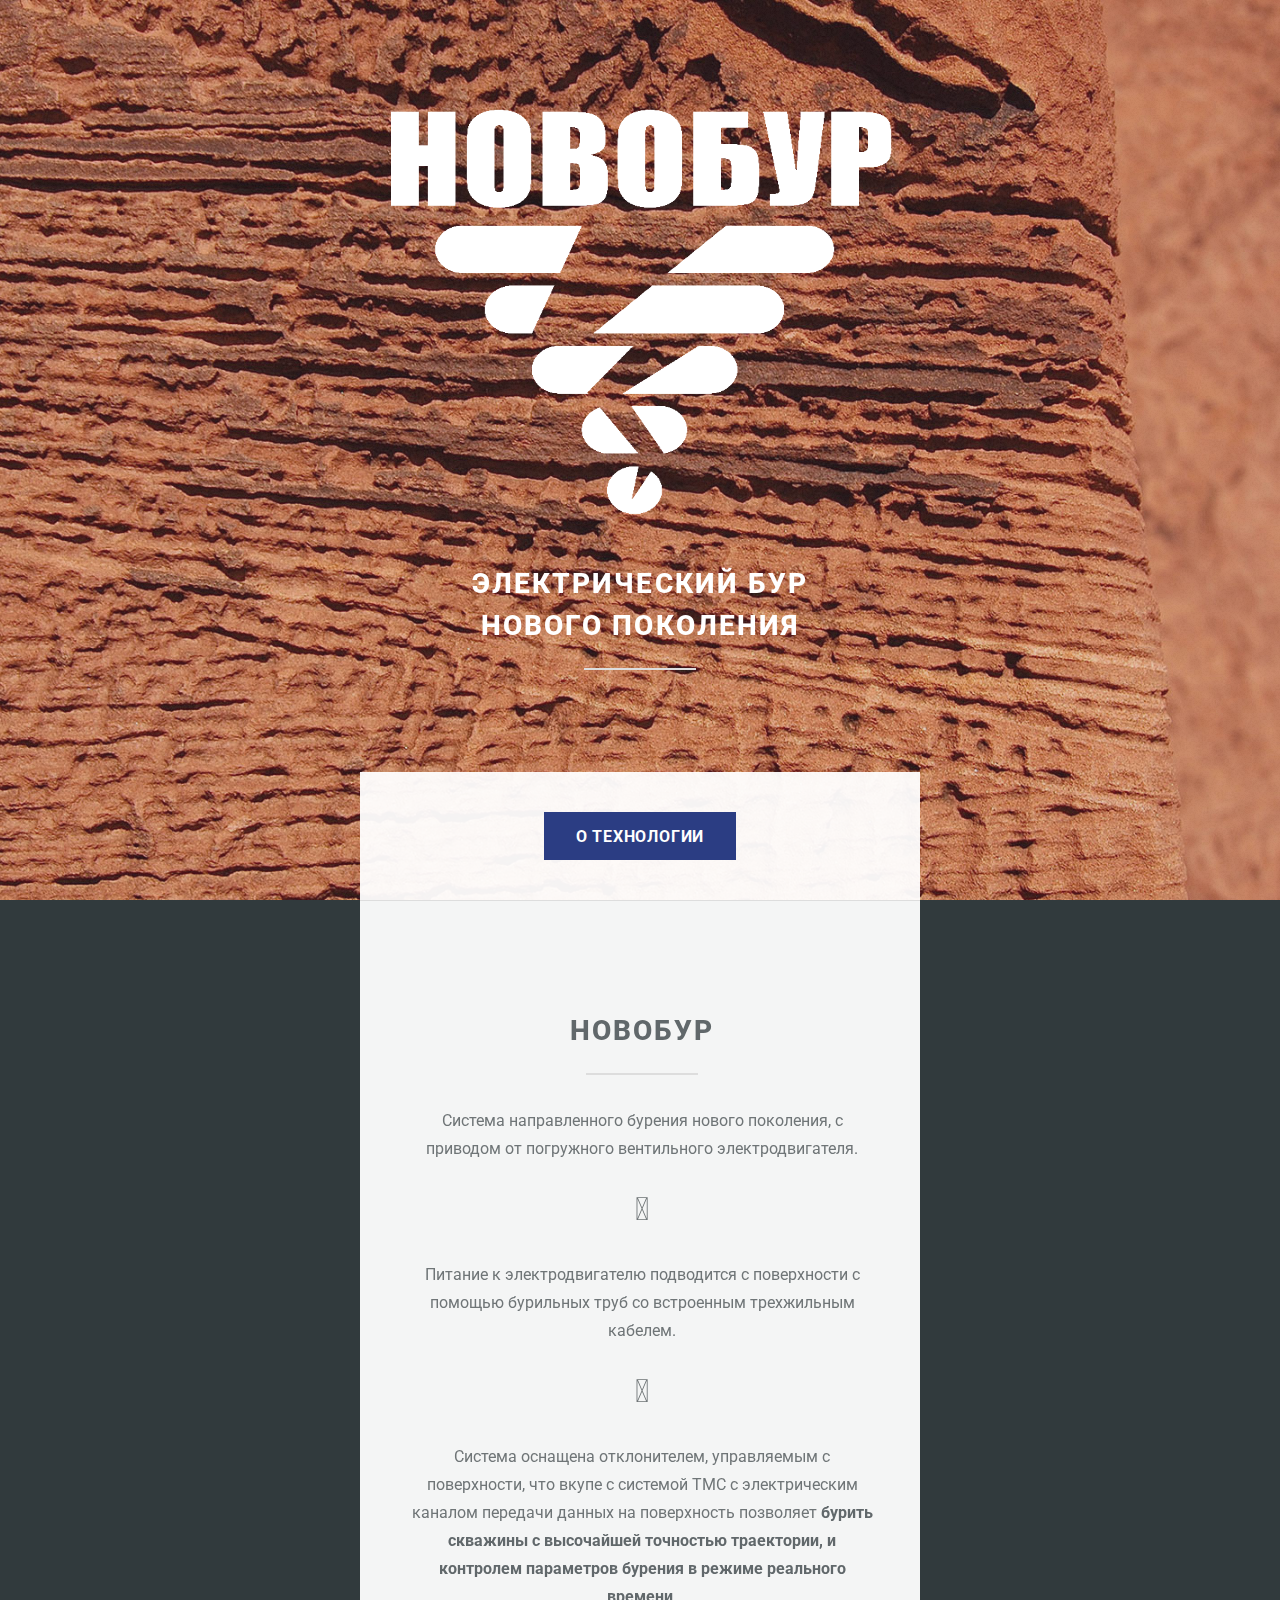
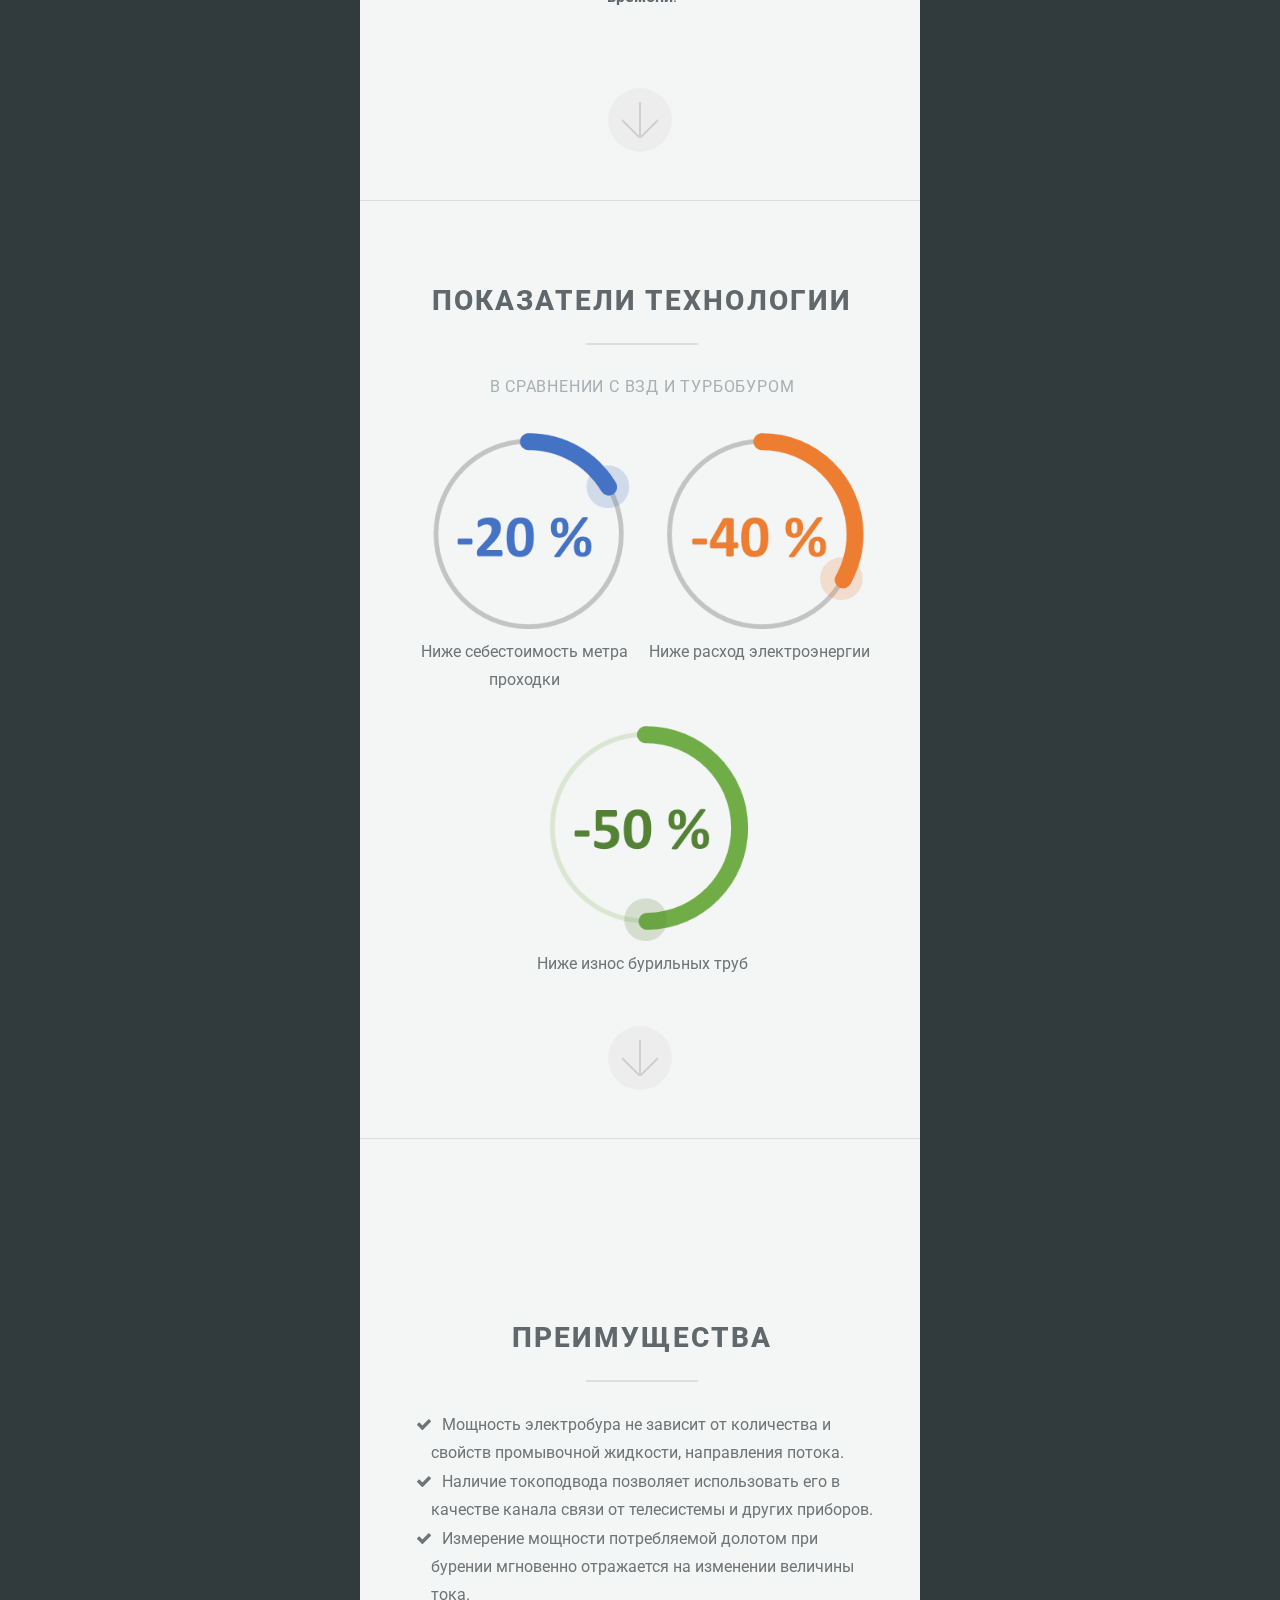
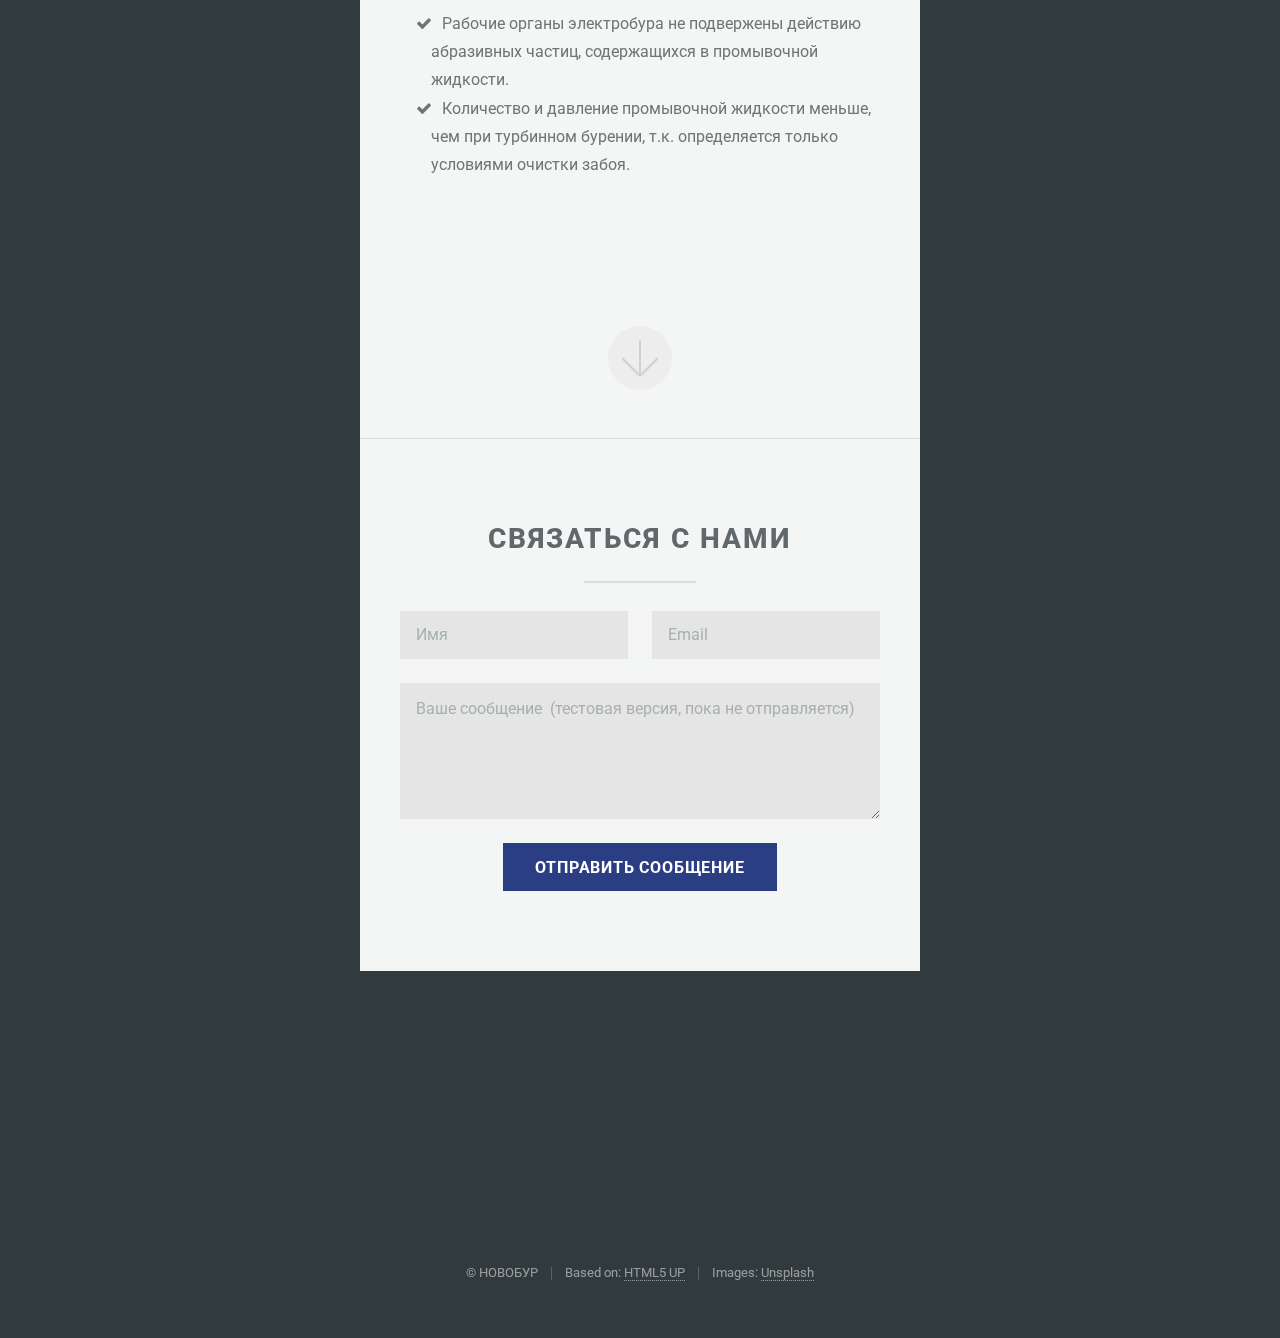
==== index.html @ dac43203 "v1 demo" ====
<!DOCTYPE HTML>
<html>
	<head>
		<title>НОВОБУР. Электрический бур нового поколения.</title>
		<meta charset="utf-8" />
		<meta name="viewport" content="width=device-width, initial-scale=1" />
		<!--[if lte IE 8]><script src="assets/js/ie/html5shiv.js"></script><![endif]-->
		<link rel="stylesheet" href="assets/css/main.css" />
                <link rel="stylesheet" href="assets/js/animate.css">
                <link rel="stylesheet" href="https://use.fontawesome.com/releases/v5.0.10/css/all.css" integrity="sha384-+d0P83n9kaQMCwj8F4RJB66tzIwOKmrdb46+porD/OvrJ+37WqIM7UoBtwHO6Nlg" crossorigin="anonymous">

                <style>
                    ul.checked {
                        list-style-type: none;
                    }
                    li.checked:before {    
                        font-family: 'FontAwesome';
                        content: '\f00c';
                        margin: 0 10px 0 -15px;
                    }
                    #logo {
                        animation: zoomIn 4s;
                    }

                </style>
		<!--[if lte IE 8]><link rel="stylesheet" href="assets/css/ie8.css" /><![endif]-->
		<!--[if lte IE 9]><link rel="stylesheet" href="assets/css/ie9.css" /><![endif]-->
	</head>
	<body>

		<!-- Header -->
			<section id="header">
				<header class="major">
                                    <img src="images/novobur-white.png" id="logo" style="width: 600px; height: 480px; max-width: 80%" />
					<h2>ЭЛЕКТРИЧЕСКИЙ БУР <br />НОВОГО ПОКОЛЕНИЯ</h2>
				</header>
				<div class="container">
					<ul class="actions">
						<li><a href="#one" class="button special scrolly">О технологии</a></li>
					</ul>
				</div>
			</section>

		<!-- One -->
			<section id="one" class="main special">
				<div class="container">
					<span class="image fit primary"><img src="images/pic01.jpg" alt="" /></span>
					<div class="content">
						<header class="major">
							<h2>Новобур</h2>
						</header>
                                            <p>
<p>Система направленного бурения нового поколения, с приводом от погружного вентильного электродвигателя.</p>
<p><i class="fas fa-plug fa-2x"></i></p>
<p>Питание к электродвигателю подводится с поверхности с помощью бурильных труб со встроенным трехжильным кабелем.</p> 
<p><i class="fas fa-sliders fa-2x"></i></p>
<p>Система оснащена отклонителем, управляемым с поверхности, что вкупе с системой ТМС с электрическим каналом передачи данных на поверхность позволяет <b>бурить скважины с высочайшей точностью траектории,  и контролем параметров бурения в режиме реального времени</b>.
</p>
					</div>
					<a href="#two" class="goto-next scrolly">Next</a>
				</div>
			</section>

		<!-- Two -->
			<section id="two" class="main special">
				<div class="container">
					<span class="image fit primary"><img src="images/pic02.jpg" alt="" /></span>
					<div class="content">
						<header class="major">
                                                    <h2>Показатели технологии</h2>
							<p>в сравнении с ВЗД и турбобуром</p>
						</header>
                                            
                                            <div>
                                                <div style="width: 50%; float: left">
                                                     <img src="images/-20.png" style="max-width: 90%">
                                                    <p>Ниже себестоимость метра проходки</p>
                                                </div>
                                            </div>
                                            
                                            <div>
                                                <div style="width: 50%; float: left">
                                                    <img src="images/-40.png" style="max-width: 90%">
                                                    <p>Ниже расход электроэнергии</p>
                                                </div>
                                            </div>
                                            <br />
                                            <div>
                                                <div style="width: 50%; margin: auto">
                                                    <img src="images/-50.png" style="max-width: 90%">
                                                    <p>Ниже износ бурильных труб </p>
                                                </div>
                                            </div>
                                            
                                            <!--
						<ul class="icons-grid">
							<li>
								<span class="icon major fa-camera-retro"></span>
								<h3>Magna Etiam</h3>
							</li>
							<li>
								<span class="icon major fa-pencil"></span>
								<h3>Lorem Ipsum</h3>
							</li>
							<li>
								<span class="icon major fa-code"></span>
								<h3>Nulla Tempus</h3>
							</li>
							<li>
								<span class="icon major fa-coffee"></span>
								<h3>Sed Feugiat</h3>
							</li>
						</ul>
                                            -->
					</div>
					<a href="#three" class="goto-next scrolly">Next</a>
				</div>
			</section>

		<!-- Three -->
			<section id="three" class="main special">
				<div class="container">
					<span class="image fit primary"><img src="images/pic03.jpg" alt="" /></span>
					<div class="content">
						<header class="major">
							<h2>Преимущества</h2>
						</header>
						<ul style="text-align: left" class="checked">

<li class="checked">Мощность электробура не зависит от количества и свойств промывочной жидкости, направления потока.</li>
<li class="checked">Наличие токоподвода позволяет использовать его в качестве канала связи от телесистемы и других приборов.</li>
<li class="checked">Измерение мощности потребляемой долотом при бурении мгновенно отражается на изменении величины тока.</li>
<li class="checked">Рабочие органы электробура не подвержены действию абразивных частиц, содержащихся в промывочной жидкости.</li>
<li class="checked">Количество и давление промывочной жидкости меньше, чем при турбинном бурении, т.к. определяется только условиями очистки забоя.</li>

                                                </ul>
					</div>
					<a href="#footer" class="goto-next scrolly">Дальше</a>
				</div>
			</section>

		<!-- Four -->
		<!--
			<section id="four" class="main">
				<div class="container">
					<div class="content">
						<header class="major">
							<h2>Elements</h2>
						</header>
						<section>
							<h4>Text</h4>
							<p>This is <b>bold</b> and this is <strong>strong</strong>. This is <i>italic</i> and this is <em>emphasized</em>.
							This is <sup>superscript</sup> text and this is <sub>subscript</sub> text.
							This is <u>underlined</u> and this is code: <code>for (;;) { ... }</code>. Finally, <a href="#">this is a link</a>.</p>
							<hr />
							<header>
								<h4>Heading with a Subtitle</h4>
								<p>Lorem ipsum dolor sit amet nullam id egestas urna aliquam</p>
							</header>
							<p>Nunc lacinia ante nunc ac lobortis. Interdum adipiscing gravida odio porttitor sem non mi integer non faucibus ornare mi ut ante amet placerat aliquet. Volutpat eu sed ante lacinia sapien lorem accumsan varius montes viverra nibh in adipiscing blandit tempus accumsan.</p>
							<header>
								<h5>Heading with a Subtitle</h5>
								<p>Lorem ipsum dolor sit amet nullam id egestas urna aliquam</p>
							</header>
							<p>Nunc lacinia ante nunc ac lobortis. Interdum adipiscing gravida odio porttitor sem non mi integer non faucibus ornare mi ut ante amet placerat aliquet. Volutpat eu sed ante lacinia sapien lorem accumsan varius montes viverra nibh in adipiscing blandit tempus accumsan.</p>
							<hr />
							<h2>Heading Level 2</h2>
							<h3>Heading Level 3</h3>
							<h4>Heading Level 4</h4>
							<h5>Heading Level 5</h5>
							<h6>Heading Level 6</h6>
							<hr />
							<h5>Blockquote</h5>
							<blockquote>Fringilla nisl. Donec accumsan interdum nisi, quis tincidunt felis sagittis eget tempus euismod. Vestibulum ante ipsum primis in faucibus vestibulum. Blandit adipiscing eu felis iaculis volutpat ac adipiscing accumsan faucibus. Vestibulum ante ipsum primis in faucibus lorem ipsum dolor sit amet nullam adipiscing eu felis.</blockquote>
							<h5>Preformatted</h5>
							<pre><code>i = 0;

while (!deck.isInOrder()) {
print 'Iteration ' + i;
deck.shuffle();
i++;
}

print 'It took ' + i + ' iterations to sort the deck.';</code></pre>
						</section>

						<section>
							<h4>Lists</h4>
							<div class="row">
								<div class="6u 12u$(medium)">
									<h5>Unordered</h5>
									<ul>
										<li>Dolor pulvinar etiam.</li>
										<li>Sagittis adipiscing.</li>
										<li>Felis enim feugiat.</li>
									</ul>
									<h5>Alternate</h5>
									<ul class="alt">
										<li>Dolor pulvinar etiam.</li>
										<li>Sagittis adipiscing.</li>
										<li>Felis enim feugiat.</li>
									</ul>
								</div>
								<div class="6u$ 12u(medium)">
									<h5>Ordered</h5>
									<ol>
										<li>Dolor pulvinar etiam.</li>
										<li>Etiam vel felis viverra.</li>
										<li>Felis enim feugiat.</li>
										<li>Dolor pulvinar etiam.</li>
										<li>Etiam vel felis lorem.</li>
										<li>Felis enim et feugiat.</li>
									</ol>
									<h5>Icons</h5>
									<ul class="icons">
										<li><a href="#" class="icon fa-twitter"><span class="label">Twitter</span></a></li>
										<li><a href="#" class="icon fa-facebook"><span class="label">Facebook</span></a></li>
										<li><a href="#" class="icon fa-instagram"><span class="label">Instagram</span></a></li>
										<li><a href="#" class="icon fa-github"><span class="label">Github</span></a></li>
									</ul>
								</div>
							</div>
							<h5>Actions</h5>
							<ul class="actions">
								<li><a href="#" class="button special">Default</a></li>
								<li><a href="#" class="button">Default</a></li>
							</ul>
							<ul class="actions small">
								<li><a href="#" class="button special small">Small</a></li>
								<li><a href="#" class="button small">Small</a></li>
							</ul>
							<div class="row">
								<div class="6u 12u$(small)">
									<ul class="actions vertical">
										<li><a href="#" class="button special">Default</a></li>
										<li><a href="#" class="button">Default</a></li>
									</ul>
								</div>
								<div class="6u$ 12u$(small)">
									<ul class="actions vertical small">
										<li><a href="#" class="button special small">Small</a></li>
										<li><a href="#" class="button small">Small</a></li>
									</ul>
								</div>
								<div class="6u 12u$(small)">
									<ul class="actions vertical">
										<li><a href="#" class="button special fit">Default</a></li>
										<li><a href="#" class="button fit">Default</a></li>
									</ul>
								</div>
								<div class="6u$ 12u$(small)">
									<ul class="actions vertical small">
										<li><a href="#" class="button special small fit">Small</a></li>
										<li><a href="#" class="button small fit">Small</a></li>
									</ul>
								</div>
							</div>
						</section>

						<section>
							<h4>Table</h4>
							<h5>Default</h5>
							<div class="table-wrapper">
								<table>
									<thead>
										<tr>
											<th>Name</th>
											<th>Description</th>
											<th>Price</th>
										</tr>
									</thead>
									<tbody>
										<tr>
											<td>Item One</td>
											<td>Ante turpis integer aliquet porttitor.</td>
											<td>29.99</td>
										</tr>
										<tr>
											<td>Item Two</td>
											<td>Vis ac commodo adipiscing arcu aliquet.</td>
											<td>19.99</td>
										</tr>
										<tr>
											<td>Item Three</td>
											<td> Morbi faucibus arcu accumsan lorem.</td>
											<td>29.99</td>
										</tr>
										<tr>
											<td>Item Four</td>
											<td>Vitae integer tempus condimentum.</td>
											<td>19.99</td>
										</tr>
										<tr>
											<td>Item Five</td>
											<td>Ante turpis integer aliquet porttitor.</td>
											<td>29.99</td>
										</tr>
									</tbody>
									<tfoot>
										<tr>
											<td colspan="2"></td>
											<td>100.00</td>
										</tr>
									</tfoot>
								</table>
							</div>

							<h5>Alternate</h5>
							<div class="table-wrapper">
								<table class="alt">
									<thead>
										<tr>
											<th>Name</th>
											<th>Description</th>
											<th>Price</th>
										</tr>
									</thead>
									<tbody>
										<tr>
											<td>Item One</td>
											<td>Ante turpis integer aliquet porttitor.</td>
											<td>29.99</td>
										</tr>
										<tr>
											<td>Item Two</td>
											<td>Vis ac commodo adipiscing arcu aliquet.</td>
											<td>19.99</td>
										</tr>
										<tr>
											<td>Item Three</td>
											<td> Morbi faucibus arcu accumsan lorem.</td>
											<td>29.99</td>
										</tr>
										<tr>
											<td>Item Four</td>
											<td>Vitae integer tempus condimentum.</td>
											<td>19.99</td>
										</tr>
										<tr>
											<td>Item Five</td>
											<td>Ante turpis integer aliquet porttitor.</td>
											<td>29.99</td>
										</tr>
									</tbody>
									<tfoot>
										<tr>
											<td colspan="2"></td>
											<td>100.00</td>
										</tr>
									</tfoot>
								</table>
							</div>
						</section>

						<section>
							<h4>Buttons</h4>
							<ul class="actions">
								<li><a href="#" class="button special">Special</a></li>
								<li><a href="#" class="button">Default</a></li>
							</ul>
							<ul class="actions">
								<li><a href="#" class="button">Default</a></li>
								<li><a href="#" class="button small">Small</a></li>
							</ul>
							<ul class="actions fit">
								<li><a href="#" class="button special fit">Fit</a></li>
								<li><a href="#" class="button fit">Fit</a></li>
							</ul>
							<ul class="actions fit small">
								<li><a href="#" class="button special fit small">Fit + Small</a></li>
								<li><a href="#" class="button fit small">Fit + Small</a></li>
							</ul>
							<ul class="actions">
								<li><a href="#" class="button special icon fa-download">Icon</a></li>
								<li><a href="#" class="button icon fa-download">Icon</a></li>
							</ul>
							<ul class="actions">
								<li><span class="button special disabled">Disabled</span></li>
								<li><span class="button disabled">Disabled</span></li>
							</ul>
						</section>

						<section>
							<h4>Form</h4>
							<form method="post" action="#">
								<div class="row uniform">
									<div class="6u 12u$(xsmall)">
										<input type="text" name="demo-name" id="demo-name" value="" placeholder="Name" />
									</div>
									<div class="6u$ 12u$(xsmall)">
										<input type="email" name="demo-email" id="demo-email" value="" placeholder="Email" />
									</div>
									<div class="12u$">
										<div class="select-wrapper">
											<select name="demo-category" id="demo-category">
												<option value="">- Category -</option>
												<option value="1">Manufacturing</option>
												<option value="1">Shipping</option>
												<option value="1">Administration</option>
												<option value="1">Human Resources</option>
											</select>
										</div>
									</div>
									<div class="4u 12u$(small)">
										<input type="radio" id="demo-priority-low" name="demo-priority" checked>
										<label for="demo-priority-low">Low</label>
									</div>
									<div class="4u 12u$(small)">
										<input type="radio" id="demo-priority-normal" name="demo-priority">
										<label for="demo-priority-normal">Normal</label>
									</div>
									<div class="4u$ 12u$(small)">
										<input type="radio" id="demo-priority-high" name="demo-priority">
										<label for="demo-priority-high">High</label>
									</div>
									<div class="6u 12u$(small)">
										<input type="checkbox" id="demo-copy" name="demo-copy">
										<label for="demo-copy">Email me a copy</label>
									</div>
									<div class="6u$ 12u$(small)">
										<input type="checkbox" id="demo-human" name="demo-human" checked>
										<label for="demo-human">Not a robot</label>
									</div>
									<div class="12u$">
										<textarea name="demo-message" id="demo-message" placeholder="Enter your message" rows="6"></textarea>
									</div>
									<div class="12u$">
										<ul class="actions">
											<li><input type="submit" value="Send Message" class="special" /></li>
											<li><input type="reset" value="Reset" /></li>
										</ul>
									</div>
								</div>
							</form>
						</section>

						<section>
							<h4>Image</h4>
							<h5>Fit</h5>
							<div class="box alt">
								<div class="row uniform 50%">
									<div class="12u"><span class="image fit"><img src="images/pic04.jpg" alt="" /></span></div>
									<div class="4u"><span class="image fit"><img src="images/pic04.jpg" alt="" /></span></div>
									<div class="4u"><span class="image fit"><img src="images/pic04.jpg" alt="" /></span></div>
									<div class="4u"><span class="image fit"><img src="images/pic04.jpg" alt="" /></span></div>
									<div class="4u"><span class="image fit"><img src="images/pic04.jpg" alt="" /></span></div>
									<div class="4u"><span class="image fit"><img src="images/pic04.jpg" alt="" /></span></div>
									<div class="4u"><span class="image fit"><img src="images/pic04.jpg" alt="" /></span></div>
									<div class="4u"><span class="image fit"><img src="images/pic04.jpg" alt="" /></span></div>
									<div class="4u"><span class="image fit"><img src="images/pic04.jpg" alt="" /></span></div>
									<div class="4u"><span class="image fit"><img src="images/pic04.jpg" alt="" /></span></div>
								</div>
							</div>
							<h5>Left &amp; Right</h5>
							<p><span class="image left"><img src="images/pic05.jpg" alt="" /></span>Fringilla nisl. Donec accumsan interdum nisi, quis tincidunt felis sagittis eget. tempus euismod. Vestibulum ante ipsum primis in faucibus vestibulum. Blandit adipiscing eu felis iaculis volutpat ac adipiscing accumsan eu faucibus. Integer ac pellentesque praesent tincidunt felis sagittis eget. tempus euismod. Vestibulum ante ipsum primis in faucibus vestibulum. Blandit adipiscing eu felis iaculis volutpat ac adipiscing accumsan eu faucibus. Integer ac pellentesque praesent. Donec accumsan interdum nisi, quis tincidunt felis sagittis eget. tempus euismod. Vestibulum ante ipsum primis in faucibus vestibulum. Blandit adipiscing eu felis iaculis volutpat ac adipiscing accumsan eu faucibus. Integer ac pellentesque praesent tincidunt felis sagittis eget. tempus euismod. Vestibulum ante ipsum primis in faucibus vestibulum. Blandit adipiscing eu felis iaculis volutpat ac adipiscing accumsan eu faucibus. Integer ac pellentesque praesent.</p>
							<p><span class="image right"><img src="images/pic05.jpg" alt="" /></span>Fringilla nisl. Donec accumsan interdum nisi, quis tincidunt felis sagittis eget. tempus euismod. Vestibulum ante ipsum primis in faucibus vestibulum. Blandit adipiscing eu felis iaculis volutpat ac adipiscing accumsan eu faucibus. Integer ac pellentesque praesent tincidunt felis sagittis eget. tempus euismod. Vestibulum ante ipsum primis in faucibus vestibulum. Blandit adipiscing eu felis iaculis volutpat ac adipiscing accumsan eu faucibus. Integer ac pellentesque praesent. Donec accumsan interdum nisi, quis tincidunt felis sagittis eget. tempus euismod. Vestibulum ante ipsum primis in faucibus vestibulum. Blandit adipiscing eu felis iaculis volutpat ac adipiscing accumsan eu faucibus. Integer ac pellentesque praesent tincidunt felis sagittis eget. tempus euismod. Vestibulum ante ipsum primis in faucibus vestibulum. Blandit adipiscing eu felis iaculis volutpat ac adipiscing accumsan eu faucibus. Integer ac pellentesque praesent.</p>
						</section>

					</div>
					<a href="#footer" class="goto-next scrolly">Next</a>
				</div>
			</section>
		-->

		<!-- Footer -->
			<section id="footer">
				<div class="container">
					<header class="major">
						<h2>Связаться с нами</h2>
					</header>
					<form method="post" action="#">
						<div class="row uniform">
							<div class="6u 12u$(xsmall)"><input type="text" name="name" id="name" placeholder="Имя" /></div>
							<div class="6u$ 12u$(xsmall)"><input type="email" name="email" id="email" placeholder="Email" /></div>
							<div class="12u$"><textarea name="message" id="message" placeholder="Ваше сообщение  (тестовая версия, пока не отправляется)" rows="4"></textarea></div>
							<div class="12u$">
								<ul class="actions">
									<li><input type="submit" value="Отправить сообщение" class="special" /></li>
								</ul>
							</div>
						</div>
					</form>
				</div>
                            
				<footer><!--
					<ul class="icons">
						<li><a href="#" class="icon alt fa-twitter"><span class="label">Twitter</span></a></li>
						<li><a href="#" class="icon alt fa-facebook"><span class="label">Facebook</span></a></li>
						<li><a href="#" class="icon alt fa-instagram"><span class="label">Instagram</span></a></li>
						<li><a href="#" class="icon alt fa-dribbble"><span class="label">Dribbble</span></a></li>
						<li><a href="#" class="icon alt fa-envelope"><span class="label">Email</span></a></li>
					</ul> --> 
					<ul class="copyright">
						<li>&copy; НОВОБУР</li><li>Based on: <a href="http://html5up.net">HTML5 UP</a></li><li>Images: <a href="http://unsplash.com">Unsplash</a></li>
					</ul>
				</footer>
                           
			</section>

		<!-- Scripts -->
			<script src="assets/js/jquery.min.js"></script>
			<script src="assets/js/jquery.scrollex.min.js"></script>
			<script src="assets/js/jquery.scrolly.min.js"></script>
			<script src="assets/js/skel.min.js"></script>
			<script src="assets/js/util.js"></script>
			<!--[if lte IE 8]><script src="assets/js/ie/respond.min.js"></script><![endif]-->
			<script src="assets/js/main.js"></script>

	</body>
</html>
---- assets/css/main.css ----
@import url("font-awesome.min.css");
@import url("https://fonts.googleapis.com/css?family=Roboto");

/*
	Highlights by HTML5 UP
	html5up.net | @ajlkn
	Free for personal and commercial use under the CCA 3.0 license (html5up.net/license)
*/

/* Reset */

	html, body, div, span, applet, object, iframe, h1, h2, h3, h4, h5, h6, p, blockquote, pre, a, abbr, acronym, address, big, cite, code, del, dfn, em, img, ins, kbd, q, s, samp, small, strike, strong, sub, sup, tt, var, b, u, i, center, dl, dt, dd, ol, ul, li, fieldset, form, label, legend, table, caption, tbody, tfoot, thead, tr, th, td, article, aside, canvas, details, embed, figure, figcaption, footer, header, hgroup, menu, nav, output, ruby, section, summary, time, mark, audio, video {
		margin: 0;
		padding: 0;
		border: 0;
		font-size: 100%;
		font: inherit;
		vertical-align: baseline;
	}

	article, aside, details, figcaption, figure, footer, header, hgroup, menu, nav, section {
		display: block;
	}

	body {
		line-height: 1;
	}

	ol, ul {
		list-style: none;
	}

	blockquote, q {
		quotes: none;
	}

	blockquote:before, blockquote:after, q:before, q:after {
		content: '';
		content: none;
	}

	table {
		border-collapse: collapse;
		border-spacing: 0;
	}

	body {
		-webkit-text-size-adjust: none;
	}

/* Box Model */

	*, *:before, *:after {
		-moz-box-sizing: border-box;
		-webkit-box-sizing: border-box;
		box-sizing: border-box;
	}

/* Containers */

	.container {
		margin-left: auto;
		margin-right: auto;
	}

	.container.\31 25\25 {
		width: 100%;
		max-width: 43.75em;
		min-width: 35em;
	}

	.container.\37 5\25 {
		width: 26.25em;
	}

	.container.\35 0\25 {
		width: 17.5em;
	}

	.container.\32 5\25 {
		width: 8.75em;
	}

	.container {
		width: 35em;
	}

	@media screen and (max-width: 1680px) {

		.container.\31 25\25 {
			width: 100%;
			max-width: 43.75em;
			min-width: 35em;
		}

		.container.\37 5\25 {
			width: 26.25em;
		}

		.container.\35 0\25 {
			width: 17.5em;
		}

		.container.\32 5\25 {
			width: 8.75em;
		}

		.container {
			width: 35em;
		}

	}

	@media screen and (max-width: 980px) {

		.container.\31 25\25 {
			width: 100%;
			max-width: 100%;
			min-width: 80%;
		}

		.container.\37 5\25 {
			width: 60%;
		}

		.container.\35 0\25 {
			width: 40%;
		}

		.container.\32 5\25 {
			width: 20%;
		}

		.container {
			width: 80%;
		}

	}

	@media screen and (max-width: 736px) {

		.container.\31 25\25 {
			width: 100%;
			max-width: 100%;
			min-width: 80%;
		}

		.container.\37 5\25 {
			width: 60%;
		}

		.container.\35 0\25 {
			width: 40%;
		}

		.container.\32 5\25 {
			width: 20%;
		}

		.container {
			width: 80%;
		}

	}

	@media screen and (max-width: 480px) {

		.container.\31 25\25 {
			width: 100%;
			max-width: 125%;
			min-width: 100%;
		}

		.container.\37 5\25 {
			width: 75%;
		}

		.container.\35 0\25 {
			width: 50%;
		}

		.container.\32 5\25 {
			width: 25%;
		}

		.container {
			width: 100%;
		}

	}

/* Grid */

	.row {
		border-bottom: solid 1px transparent;
		-moz-box-sizing: border-box;
		-webkit-box-sizing: border-box;
		box-sizing: border-box;
	}

	.row > * {
		float: left;
		-moz-box-sizing: border-box;
		-webkit-box-sizing: border-box;
		box-sizing: border-box;
	}

	.row:after, .row:before {
		content: '';
		display: block;
		clear: both;
		height: 0;
	}

	.row.uniform > * > :first-child {
		margin-top: 0;
	}

	.row.uniform > * > :last-child {
		margin-bottom: 0;
	}

	.row.\30 \25 > * {
		padding: 0 0 0 0em;
	}

	.row.\30 \25 {
		margin: 0 0 -1px 0em;
	}

	.row.uniform.\30 \25 > * {
		padding: 0em 0 0 0em;
	}

	.row.uniform.\30 \25 {
		margin: 0em 0 -1px 0em;
	}

	.row > * {
		padding: 0 0 0 1.5em;
	}

	.row {
		margin: 0 0 -1px -1.5em;
	}

	.row.uniform > * {
		padding: 1.5em 0 0 1.5em;
	}

	.row.uniform {
		margin: -1.5em 0 -1px -1.5em;
	}

	.row.\32 00\25 > * {
		padding: 0 0 0 3em;
	}

	.row.\32 00\25 {
		margin: 0 0 -1px -3em;
	}

	.row.uniform.\32 00\25 > * {
		padding: 3em 0 0 3em;
	}

	.row.uniform.\32 00\25 {
		margin: -3em 0 -1px -3em;
	}

	.row.\31 50\25 > * {
		padding: 0 0 0 2.25em;
	}

	.row.\31 50\25 {
		margin: 0 0 -1px -2.25em;
	}

	.row.uniform.\31 50\25 > * {
		padding: 2.25em 0 0 2.25em;
	}

	.row.uniform.\31 50\25 {
		margin: -2.25em 0 -1px -2.25em;
	}

	.row.\35 0\25 > * {
		padding: 0 0 0 0.75em;
	}

	.row.\35 0\25 {
		margin: 0 0 -1px -0.75em;
	}

	.row.uniform.\35 0\25 > * {
		padding: 0.75em 0 0 0.75em;
	}

	.row.uniform.\35 0\25 {
		margin: -0.75em 0 -1px -0.75em;
	}

	.row.\32 5\25 > * {
		padding: 0 0 0 0.375em;
	}

	.row.\32 5\25 {
		margin: 0 0 -1px -0.375em;
	}

	.row.uniform.\32 5\25 > * {
		padding: 0.375em 0 0 0.375em;
	}

	.row.uniform.\32 5\25 {
		margin: -0.375em 0 -1px -0.375em;
	}

	.\31 2u, .\31 2u\24 {
		width: 100%;
		clear: none;
		margin-left: 0;
	}

	.\31 1u, .\31 1u\24 {
		width: 91.6666666667%;
		clear: none;
		margin-left: 0;
	}

	.\31 0u, .\31 0u\24 {
		width: 83.3333333333%;
		clear: none;
		margin-left: 0;
	}

	.\39 u, .\39 u\24 {
		width: 75%;
		clear: none;
		margin-left: 0;
	}

	.\38 u, .\38 u\24 {
		width: 66.6666666667%;
		clear: none;
		margin-left: 0;
	}

	.\37 u, .\37 u\24 {
		width: 58.3333333333%;
		clear: none;
		margin-left: 0;
	}

	.\36 u, .\36 u\24 {
		width: 50%;
		clear: none;
		margin-left: 0;
	}

	.\35 u, .\35 u\24 {
		width: 41.6666666667%;
		clear: none;
		margin-left: 0;
	}

	.\34 u, .\34 u\24 {
		width: 33.3333333333%;
		clear: none;
		margin-left: 0;
	}

	.\33 u, .\33 u\24 {
		width: 25%;
		clear: none;
		margin-left: 0;
	}

	.\32 u, .\32 u\24 {
		width: 16.6666666667%;
		clear: none;
		margin-left: 0;
	}

	.\31 u, .\31 u\24 {
		width: 8.3333333333%;
		clear: none;
		margin-left: 0;
	}

	.\31 2u\24 + *,
	.\31 1u\24 + *,
	.\31 0u\24 + *,
	.\39 u\24 + *,
	.\38 u\24 + *,
	.\37 u\24 + *,
	.\36 u\24 + *,
	.\35 u\24 + *,
	.\34 u\24 + *,
	.\33 u\24 + *,
	.\32 u\24 + *,
	.\31 u\24 + * {
		clear: left;
	}

	.\-11u {
		margin-left: 91.66667%;
	}

	.\-10u {
		margin-left: 83.33333%;
	}

	.\-9u {
		margin-left: 75%;
	}

	.\-8u {
		margin-left: 66.66667%;
	}

	.\-7u {
		margin-left: 58.33333%;
	}

	.\-6u {
		margin-left: 50%;
	}

	.\-5u {
		margin-left: 41.66667%;
	}

	.\-4u {
		margin-left: 33.33333%;
	}

	.\-3u {
		margin-left: 25%;
	}

	.\-2u {
		margin-left: 16.66667%;
	}

	.\-1u {
		margin-left: 8.33333%;
	}

	@media screen and (max-width: 1680px) {

		.row > * {
			padding: 0 0 0 1.5em;
		}

		.row {
			margin: 0 0 -1px -1.5em;
		}

		.row.uniform > * {
			padding: 1.5em 0 0 1.5em;
		}

		.row.uniform {
			margin: -1.5em 0 -1px -1.5em;
		}

		.row.\32 00\25 > * {
			padding: 0 0 0 3em;
		}

		.row.\32 00\25 {
			margin: 0 0 -1px -3em;
		}

		.row.uniform.\32 00\25 > * {
			padding: 3em 0 0 3em;
		}

		.row.uniform.\32 00\25 {
			margin: -3em 0 -1px -3em;
		}

		.row.\31 50\25 > * {
			padding: 0 0 0 2.25em;
		}

		.row.\31 50\25 {
			margin: 0 0 -1px -2.25em;
		}

		.row.uniform.\31 50\25 > * {
			padding: 2.25em 0 0 2.25em;
		}

		.row.uniform.\31 50\25 {
			margin: -2.25em 0 -1px -2.25em;
		}

		.row.\35 0\25 > * {
			padding: 0 0 0 0.75em;
		}

		.row.\35 0\25 {
			margin: 0 0 -1px -0.75em;
		}

		.row.uniform.\35 0\25 > * {
			padding: 0.75em 0 0 0.75em;
		}

		.row.uniform.\35 0\25 {
			margin: -0.75em 0 -1px -0.75em;
		}

		.row.\32 5\25 > * {
			padding: 0 0 0 0.375em;
		}

		.row.\32 5\25 {
			margin: 0 0 -1px -0.375em;
		}

		.row.uniform.\32 5\25 > * {
			padding: 0.375em 0 0 0.375em;
		}

		.row.uniform.\32 5\25 {
			margin: -0.375em 0 -1px -0.375em;
		}

		.\31 2u\28large\29, .\31 2u\24\28large\29 {
			width: 100%;
			clear: none;
			margin-left: 0;
		}

		.\31 1u\28large\29, .\31 1u\24\28large\29 {
			width: 91.6666666667%;
			clear: none;
			margin-left: 0;
		}

		.\31 0u\28large\29, .\31 0u\24\28large\29 {
			width: 83.3333333333%;
			clear: none;
			margin-left: 0;
		}

		.\39 u\28large\29, .\39 u\24\28large\29 {
			width: 75%;
			clear: none;
			margin-left: 0;
		}

		.\38 u\28large\29, .\38 u\24\28large\29 {
			width: 66.6666666667%;
			clear: none;
			margin-left: 0;
		}

		.\37 u\28large\29, .\37 u\24\28large\29 {
			width: 58.3333333333%;
			clear: none;
			margin-left: 0;
		}

		.\36 u\28large\29, .\36 u\24\28large\29 {
			width: 50%;
			clear: none;
			margin-left: 0;
		}

		.\35 u\28large\29, .\35 u\24\28large\29 {
			width: 41.6666666667%;
			clear: none;
			margin-left: 0;
		}

		.\34 u\28large\29, .\34 u\24\28large\29 {
			width: 33.3333333333%;
			clear: none;
			margin-left: 0;
		}

		.\33 u\28large\29, .\33 u\24\28large\29 {
			width: 25%;
			clear: none;
			margin-left: 0;
		}

		.\32 u\28large\29, .\32 u\24\28large\29 {
			width: 16.6666666667%;
			clear: none;
			margin-left: 0;
		}

		.\31 u\28large\29, .\31 u\24\28large\29 {
			width: 8.3333333333%;
			clear: none;
			margin-left: 0;
		}

		.\31 2u\24\28large\29 + *,
		.\31 1u\24\28large\29 + *,
		.\31 0u\24\28large\29 + *,
		.\39 u\24\28large\29 + *,
		.\38 u\24\28large\29 + *,
		.\37 u\24\28large\29 + *,
		.\36 u\24\28large\29 + *,
		.\35 u\24\28large\29 + *,
		.\34 u\24\28large\29 + *,
		.\33 u\24\28large\29 + *,
		.\32 u\24\28large\29 + *,
		.\31 u\24\28large\29 + * {
			clear: left;
		}

		.\-11u\28large\29 {
			margin-left: 91.66667%;
		}

		.\-10u\28large\29 {
			margin-left: 83.33333%;
		}

		.\-9u\28large\29 {
			margin-left: 75%;
		}

		.\-8u\28large\29 {
			margin-left: 66.66667%;
		}

		.\-7u\28large\29 {
			margin-left: 58.33333%;
		}

		.\-6u\28large\29 {
			margin-left: 50%;
		}

		.\-5u\28large\29 {
			margin-left: 41.66667%;
		}

		.\-4u\28large\29 {
			margin-left: 33.33333%;
		}

		.\-3u\28large\29 {
			margin-left: 25%;
		}

		.\-2u\28large\29 {
			margin-left: 16.66667%;
		}

		.\-1u\28large\29 {
			margin-left: 8.33333%;
		}

	}

	@media screen and (max-width: 980px) {

		.row > * {
			padding: 0 0 0 1.5em;
		}

		.row {
			margin: 0 0 -1px -1.5em;
		}

		.row.uniform > * {
			padding: 1.5em 0 0 1.5em;
		}

		.row.uniform {
			margin: -1.5em 0 -1px -1.5em;
		}

		.row.\32 00\25 > * {
			padding: 0 0 0 3em;
		}

		.row.\32 00\25 {
			margin: 0 0 -1px -3em;
		}

		.row.uniform.\32 00\25 > * {
			padding: 3em 0 0 3em;
		}

		.row.uniform.\32 00\25 {
			margin: -3em 0 -1px -3em;
		}

		.row.\31 50\25 > * {
			padding: 0 0 0 2.25em;
		}

		.row.\31 50\25 {
			margin: 0 0 -1px -2.25em;
		}

		.row.uniform.\31 50\25 > * {
			padding: 2.25em 0 0 2.25em;
		}

		.row.uniform.\31 50\25 {
			margin: -2.25em 0 -1px -2.25em;
		}

		.row.\35 0\25 > * {
			padding: 0 0 0 0.75em;
		}

		.row.\35 0\25 {
			margin: 0 0 -1px -0.75em;
		}

		.row.uniform.\35 0\25 > * {
			padding: 0.75em 0 0 0.75em;
		}

		.row.uniform.\35 0\25 {
			margin: -0.75em 0 -1px -0.75em;
		}

		.row.\32 5\25 > * {
			padding: 0 0 0 0.375em;
		}

		.row.\32 5\25 {
			margin: 0 0 -1px -0.375em;
		}

		.row.uniform.\32 5\25 > * {
			padding: 0.375em 0 0 0.375em;
		}

		.row.uniform.\32 5\25 {
			margin: -0.375em 0 -1px -0.375em;
		}

		.\31 2u\28medium\29, .\31 2u\24\28medium\29 {
			width: 100%;
			clear: none;
			margin-left: 0;
		}

		.\31 1u\28medium\29, .\31 1u\24\28medium\29 {
			width: 91.6666666667%;
			clear: none;
			margin-left: 0;
		}

		.\31 0u\28medium\29, .\31 0u\24\28medium\29 {
			width: 83.3333333333%;
			clear: none;
			margin-left: 0;
		}

		.\39 u\28medium\29, .\39 u\24\28medium\29 {
			width: 75%;
			clear: none;
			margin-left: 0;
		}

		.\38 u\28medium\29, .\38 u\24\28medium\29 {
			width: 66.6666666667%;
			clear: none;
			margin-left: 0;
		}

		.\37 u\28medium\29, .\37 u\24\28medium\29 {
			width: 58.3333333333%;
			clear: none;
			margin-left: 0;
		}

		.\36 u\28medium\29, .\36 u\24\28medium\29 {
			width: 50%;
			clear: none;
			margin-left: 0;
		}

		.\35 u\28medium\29, .\35 u\24\28medium\29 {
			width: 41.6666666667%;
			clear: none;
			margin-left: 0;
		}

		.\34 u\28medium\29, .\34 u\24\28medium\29 {
			width: 33.3333333333%;
			clear: none;
			margin-left: 0;
		}

		.\33 u\28medium\29, .\33 u\24\28medium\29 {
			width: 25%;
			clear: none;
			margin-left: 0;
		}

		.\32 u\28medium\29, .\32 u\24\28medium\29 {
			width: 16.6666666667%;
			clear: none;
			margin-left: 0;
		}

		.\31 u\28medium\29, .\31 u\24\28medium\29 {
			width: 8.3333333333%;
			clear: none;
			margin-left: 0;
		}

		.\31 2u\24\28medium\29 + *,
		.\31 1u\24\28medium\29 + *,
		.\31 0u\24\28medium\29 + *,
		.\39 u\24\28medium\29 + *,
		.\38 u\24\28medium\29 + *,
		.\37 u\24\28medium\29 + *,
		.\36 u\24\28medium\29 + *,
		.\35 u\24\28medium\29 + *,
		.\34 u\24\28medium\29 + *,
		.\33 u\24\28medium\29 + *,
		.\32 u\24\28medium\29 + *,
		.\31 u\24\28medium\29 + * {
			clear: left;
		}

		.\-11u\28medium\29 {
			margin-left: 91.66667%;
		}

		.\-10u\28medium\29 {
			margin-left: 83.33333%;
		}

		.\-9u\28medium\29 {
			margin-left: 75%;
		}

		.\-8u\28medium\29 {
			margin-left: 66.66667%;
		}

		.\-7u\28medium\29 {
			margin-left: 58.33333%;
		}

		.\-6u\28medium\29 {
			margin-left: 50%;
		}

		.\-5u\28medium\29 {
			margin-left: 41.66667%;
		}

		.\-4u\28medium\29 {
			margin-left: 33.33333%;
		}

		.\-3u\28medium\29 {
			margin-left: 25%;
		}

		.\-2u\28medium\29 {
			margin-left: 16.66667%;
		}

		.\-1u\28medium\29 {
			margin-left: 8.33333%;
		}

	}

	@media screen and (max-width: 736px) {

		.row > * {
			padding: 0 0 0 1em;
		}

		.row {
			margin: 0 0 -1px -1em;
		}

		.row.uniform > * {
			padding: 1em 0 0 1em;
		}

		.row.uniform {
			margin: -1em 0 -1px -1em;
		}

		.row.\32 00\25 > * {
			padding: 0 0 0 2em;
		}

		.row.\32 00\25 {
			margin: 0 0 -1px -2em;
		}

		.row.uniform.\32 00\25 > * {
			padding: 2em 0 0 2em;
		}

		.row.uniform.\32 00\25 {
			margin: -2em 0 -1px -2em;
		}

		.row.\31 50\25 > * {
			padding: 0 0 0 1.5em;
		}

		.row.\31 50\25 {
			margin: 0 0 -1px -1.5em;
		}

		.row.uniform.\31 50\25 > * {
			padding: 1.5em 0 0 1.5em;
		}

		.row.uniform.\31 50\25 {
			margin: -1.5em 0 -1px -1.5em;
		}

		.row.\35 0\25 > * {
			padding: 0 0 0 0.5em;
		}

		.row.\35 0\25 {
			margin: 0 0 -1px -0.5em;
		}

		.row.uniform.\35 0\25 > * {
			padding: 0.5em 0 0 0.5em;
		}

		.row.uniform.\35 0\25 {
			margin: -0.5em 0 -1px -0.5em;
		}

		.row.\32 5\25 > * {
			padding: 0 0 0 0.25em;
		}

		.row.\32 5\25 {
			margin: 0 0 -1px -0.25em;
		}

		.row.uniform.\32 5\25 > * {
			padding: 0.25em 0 0 0.25em;
		}

		.row.uniform.\32 5\25 {
			margin: -0.25em 0 -1px -0.25em;
		}

		.\31 2u\28small\29, .\31 2u\24\28small\29 {
			width: 100%;
			clear: none;
			margin-left: 0;
		}

		.\31 1u\28small\29, .\31 1u\24\28small\29 {
			width: 91.6666666667%;
			clear: none;
			margin-left: 0;
		}

		.\31 0u\28small\29, .\31 0u\24\28small\29 {
			width: 83.3333333333%;
			clear: none;
			margin-left: 0;
		}

		.\39 u\28small\29, .\39 u\24\28small\29 {
			width: 75%;
			clear: none;
			margin-left: 0;
		}

		.\38 u\28small\29, .\38 u\24\28small\29 {
			width: 66.6666666667%;
			clear: none;
			margin-left: 0;
		}

		.\37 u\28small\29, .\37 u\24\28small\29 {
			width: 58.3333333333%;
			clear: none;
			margin-left: 0;
		}

		.\36 u\28small\29, .\36 u\24\28small\29 {
			width: 50%;
			clear: none;
			margin-left: 0;
		}

		.\35 u\28small\29, .\35 u\24\28small\29 {
			width: 41.6666666667%;
			clear: none;
			margin-left: 0;
		}

		.\34 u\28small\29, .\34 u\24\28small\29 {
			width: 33.3333333333%;
			clear: none;
			margin-left: 0;
		}

		.\33 u\28small\29, .\33 u\24\28small\29 {
			width: 25%;
			clear: none;
			margin-left: 0;
		}

		.\32 u\28small\29, .\32 u\24\28small\29 {
			width: 16.6666666667%;
			clear: none;
			margin-left: 0;
		}

		.\31 u\28small\29, .\31 u\24\28small\29 {
			width: 8.3333333333%;
			clear: none;
			margin-left: 0;
		}

		.\31 2u\24\28small\29 + *,
		.\31 1u\24\28small\29 + *,
		.\31 0u\24\28small\29 + *,
		.\39 u\24\28small\29 + *,
		.\38 u\24\28small\29 + *,
		.\37 u\24\28small\29 + *,
		.\36 u\24\28small\29 + *,
		.\35 u\24\28small\29 + *,
		.\34 u\24\28small\29 + *,
		.\33 u\24\28small\29 + *,
		.\32 u\24\28small\29 + *,
		.\31 u\24\28small\29 + * {
			clear: left;
		}

		.\-11u\28small\29 {
			margin-left: 91.66667%;
		}

		.\-10u\28small\29 {
			margin-left: 83.33333%;
		}

		.\-9u\28small\29 {
			margin-left: 75%;
		}

		.\-8u\28small\29 {
			margin-left: 66.66667%;
		}

		.\-7u\28small\29 {
			margin-left: 58.33333%;
		}

		.\-6u\28small\29 {
			margin-left: 50%;
		}

		.\-5u\28small\29 {
			margin-left: 41.66667%;
		}

		.\-4u\28small\29 {
			margin-left: 33.33333%;
		}

		.\-3u\28small\29 {
			margin-left: 25%;
		}

		.\-2u\28small\29 {
			margin-left: 16.66667%;
		}

		.\-1u\28small\29 {
			margin-left: 8.33333%;
		}

	}

	@media screen and (max-width: 480px) {

		.row > * {
			padding: 0 0 0 1em;
		}

		.row {
			margin: 0 0 -1px -1em;
		}

		.row.uniform > * {
			padding: 1em 0 0 1em;
		}

		.row.uniform {
			margin: -1em 0 -1px -1em;
		}

		.row.\32 00\25 > * {
			padding: 0 0 0 2em;
		}

		.row.\32 00\25 {
			margin: 0 0 -1px -2em;
		}

		.row.uniform.\32 00\25 > * {
			padding: 2em 0 0 2em;
		}

		.row.uniform.\32 00\25 {
			margin: -2em 0 -1px -2em;
		}

		.row.\31 50\25 > * {
			padding: 0 0 0 1.5em;
		}

		.row.\31 50\25 {
			margin: 0 0 -1px -1.5em;
		}

		.row.uniform.\31 50\25 > * {
			padding: 1.5em 0 0 1.5em;
		}

		.row.uniform.\31 50\25 {
			margin: -1.5em 0 -1px -1.5em;
		}

		.row.\35 0\25 > * {
			padding: 0 0 0 0.5em;
		}

		.row.\35 0\25 {
			margin: 0 0 -1px -0.5em;
		}

		.row.uniform.\35 0\25 > * {
			padding: 0.5em 0 0 0.5em;
		}

		.row.uniform.\35 0\25 {
			margin: -0.5em 0 -1px -0.5em;
		}

		.row.\32 5\25 > * {
			padding: 0 0 0 0.25em;
		}

		.row.\32 5\25 {
			margin: 0 0 -1px -0.25em;
		}

		.row.uniform.\32 5\25 > * {
			padding: 0.25em 0 0 0.25em;
		}

		.row.uniform.\32 5\25 {
			margin: -0.25em 0 -1px -0.25em;
		}

		.\31 2u\28xsmall\29, .\31 2u\24\28xsmall\29 {
			width: 100%;
			clear: none;
			margin-left: 0;
		}

		.\31 1u\28xsmall\29, .\31 1u\24\28xsmall\29 {
			width: 91.6666666667%;
			clear: none;
			margin-left: 0;
		}

		.\31 0u\28xsmall\29, .\31 0u\24\28xsmall\29 {
			width: 83.3333333333%;
			clear: none;
			margin-left: 0;
		}

		.\39 u\28xsmall\29, .\39 u\24\28xsmall\29 {
			width: 75%;
			clear: none;
			margin-left: 0;
		}

		.\38 u\28xsmall\29, .\38 u\24\28xsmall\29 {
			width: 66.6666666667%;
			clear: none;
			margin-left: 0;
		}

		.\37 u\28xsmall\29, .\37 u\24\28xsmall\29 {
			width: 58.3333333333%;
			clear: none;
			margin-left: 0;
		}

		.\36 u\28xsmall\29, .\36 u\24\28xsmall\29 {
			width: 50%;
			clear: none;
			margin-left: 0;
		}

		.\35 u\28xsmall\29, .\35 u\24\28xsmall\29 {
			width: 41.6666666667%;
			clear: none;
			margin-left: 0;
		}

		.\34 u\28xsmall\29, .\34 u\24\28xsmall\29 {
			width: 33.3333333333%;
			clear: none;
			margin-left: 0;
		}

		.\33 u\28xsmall\29, .\33 u\24\28xsmall\29 {
			width: 25%;
			clear: none;
			margin-left: 0;
		}

		.\32 u\28xsmall\29, .\32 u\24\28xsmall\29 {
			width: 16.6666666667%;
			clear: none;
			margin-left: 0;
		}

		.\31 u\28xsmall\29, .\31 u\24\28xsmall\29 {
			width: 8.3333333333%;
			clear: none;
			margin-left: 0;
		}

		.\31 2u\24\28xsmall\29 + *,
		.\31 1u\24\28xsmall\29 + *,
		.\31 0u\24\28xsmall\29 + *,
		.\39 u\24\28xsmall\29 + *,
		.\38 u\24\28xsmall\29 + *,
		.\37 u\24\28xsmall\29 + *,
		.\36 u\24\28xsmall\29 + *,
		.\35 u\24\28xsmall\29 + *,
		.\34 u\24\28xsmall\29 + *,
		.\33 u\24\28xsmall\29 + *,
		.\32 u\24\28xsmall\29 + *,
		.\31 u\24\28xsmall\29 + * {
			clear: left;
		}

		.\-11u\28xsmall\29 {
			margin-left: 91.66667%;
		}

		.\-10u\28xsmall\29 {
			margin-left: 83.33333%;
		}

		.\-9u\28xsmall\29 {
			margin-left: 75%;
		}

		.\-8u\28xsmall\29 {
			margin-left: 66.66667%;
		}

		.\-7u\28xsmall\29 {
			margin-left: 58.33333%;
		}

		.\-6u\28xsmall\29 {
			margin-left: 50%;
		}

		.\-5u\28xsmall\29 {
			margin-left: 41.66667%;
		}

		.\-4u\28xsmall\29 {
			margin-left: 33.33333%;
		}

		.\-3u\28xsmall\29 {
			margin-left: 25%;
		}

		.\-2u\28xsmall\29 {
			margin-left: 16.66667%;
		}

		.\-1u\28xsmall\29 {
			margin-left: 8.33333%;
		}

	}

/* Basic */

	html {
		background-color: #313a3d;
		background-attachment: fixed,						fixed;
		background-image: url("images/overlay.png"), url("../../images/bg.jpg");
		background-position: top left,					center center;
		background-repeat: repeat,						none;
		background-size: auto,						cover;
	}

	html.is-loading body *, html.is-loading body *:before, html.is-loading body *:after {
		-moz-animation: none !important;
		-webkit-animation: none !important;
		-ms-animation: none !important;
		animation: none !important;
		-moz-transition: none !important;
		-webkit-transition: none !important;
		-ms-transition: none !important;
		transition: none !important;
	}

	html.is-touch {
		height: 100vh;
		overflow: hidden;
	}

		html.is-touch #wrapper {
			-webkit-backface-visibility: hidden;
			-webkit-overflow-scrolling: touch;
			-webkit-transform: translate3d(0, 0, 0);
			height: 100vh;
			overflow: auto;
		}

	body, input, select, textarea {
		color: #6f7577;
		font-family: 'Roboto', sans-serif;
		font-size: 15pt;
		font-weight: 400;
		line-height: 1.75em;
	}

	a {
		-moz-transition: color 0.2s ease-in-out, border-bottom-color 0.2s ease-in-out;
		-webkit-transition: color 0.2s ease-in-out, border-bottom-color 0.2s ease-in-out;
		-ms-transition: color 0.2s ease-in-out, border-bottom-color 0.2s ease-in-out;
		transition: color 0.2s ease-in-out, border-bottom-color 0.2s ease-in-out;
		border-bottom: dotted 1px;
		color: #8cd1a8;
		text-decoration: none;
	}

		a:hover {
			border-bottom-color: transparent !important;
			color: #8cd1a8 !important;
			text-decoration: none;
		}

	strong, b {
		color: #61686b;
		font-weight: 700;
	}

	em, i {
		font-style: italic;
	}

	p {
		margin: 0 0 2em 0;
	}

	h1, h2, h3, h4, h5, h6 {
		color: #61686b;
		font-weight: 800;
		letter-spacing: 0.075em;
		line-height: 1em;
		margin: 0 0 1em 0;
		text-transform: uppercase;
	}

		h1 a, h2 a, h3 a, h4 a, h5 a, h6 a {
			color: inherit;
			text-decoration: none;
		}

	h2 {
		font-size: 1.75em;
		line-height: 1.5em;
	}

	h3 {
		font-size: 1em;
		line-height: 1.5em;
	}

	h4 {
		font-size: 0.9em;
		line-height: 1.5em;
	}

	h5 {
		font-size: 0.8em;
		line-height: 1.5em;
	}

	h6 {
		font-size: 0.7em;
		line-height: 1.5em;
	}

	sub {
		font-size: 0.8em;
		position: relative;
		top: 0.5em;
	}

	sup {
		font-size: 0.8em;
		position: relative;
		top: -0.5em;
	}

	hr {
		border: 0;
		border-bottom: solid 1px #dddddd;
		margin: 2em 0;
	}

		hr.major {
			margin: 3em 0;
		}

	blockquote {
		border-left: solid 6px #dddddd;
		font-style: italic;
		margin: 0 0 2em 0;
		padding: 0.5em 0 0.5em 1.5em;
	}

	code {
		background: rgba(144, 144, 144, 0.075);
		font-family: "Courier New", monospace;
		font-size: 0.9em;
		margin: 0 0.25em;
		padding: 0.25em 0.65em;
	}

	pre {
		-webkit-overflow-scrolling: touch;
		font-family: "Courier New", monospace;
		font-size: 0.9em;
		margin: 0 0 2em 0;
	}

		pre code {
			display: block;
			line-height: 1.75em;
			padding: 1em 1.5em;
			overflow-x: auto;
		}

	.align-left {
		text-align: left;
	}

	.align-center {
		text-align: center;
	}

	.align-right {
		text-align: right;
	}

/* Loader */

	@-moz-keyframes spinner-show {
		0% {
			opacity: 0;
		}

		100% {
			opacity: 1;
		}
	}

	@-webkit-keyframes spinner-show {
		0% {
			opacity: 0;
		}

		100% {
			opacity: 1;
		}
	}

	@-ms-keyframes spinner-show {
		0% {
			opacity: 0;
		}

		100% {
			opacity: 1;
		}
	}

	@keyframes spinner-show {
		0% {
			opacity: 0;
		}

		100% {
			opacity: 1;
		}
	}

	@-moz-keyframes spinner-hide {
		0% {
			color: #454d50;
			z-index: 10001;
			-moz-transform: scale(1) rotate(0deg);
			-webkit-transform: scale(1) rotate(0deg);
			-ms-transform: scale(1) rotate(0deg);
			transform: scale(1) rotate(0deg);
		}

		99% {
			color: #313a3d;
			z-index: 10001;
			-moz-transform: scale(0.5) rotate(360deg);
			-webkit-transform: scale(0.5) rotate(360deg);
			-ms-transform: scale(0.5) rotate(360deg);
			transform: scale(0.5) rotate(360deg);
		}

		100% {
			color: #313a3d;
			z-index: -1;
			-moz-transform: scale(0) rotate(360deg);
			-webkit-transform: scale(0) rotate(360deg);
			-ms-transform: scale(0) rotate(360deg);
			transform: scale(0) rotate(360deg);
		}
	}

	@-webkit-keyframes spinner-hide {
		0% {
			color: #454d50;
			z-index: 10001;
			-moz-transform: scale(1) rotate(0deg);
			-webkit-transform: scale(1) rotate(0deg);
			-ms-transform: scale(1) rotate(0deg);
			transform: scale(1) rotate(0deg);
		}

		99% {
			color: #313a3d;
			z-index: 10001;
			-moz-transform: scale(0.5) rotate(360deg);
			-webkit-transform: scale(0.5) rotate(360deg);
			-ms-transform: scale(0.5) rotate(360deg);
			transform: scale(0.5) rotate(360deg);
		}

		100% {
			color: #313a3d;
			z-index: -1;
			-moz-transform: scale(0) rotate(360deg);
			-webkit-transform: scale(0) rotate(360deg);
			-ms-transform: scale(0) rotate(360deg);
			transform: scale(0) rotate(360deg);
		}
	}

	@-ms-keyframes spinner-hide {
		0% {
			color: #454d50;
			z-index: 10001;
			-moz-transform: scale(1) rotate(0deg);
			-webkit-transform: scale(1) rotate(0deg);
			-ms-transform: scale(1) rotate(0deg);
			transform: scale(1) rotate(0deg);
		}

		99% {
			color: #313a3d;
			z-index: 10001;
			-moz-transform: scale(0.5) rotate(360deg);
			-webkit-transform: scale(0.5) rotate(360deg);
			-ms-transform: scale(0.5) rotate(360deg);
			transform: scale(0.5) rotate(360deg);
		}

		100% {
			color: #313a3d;
			z-index: -1;
			-moz-transform: scale(0) rotate(360deg);
			-webkit-transform: scale(0) rotate(360deg);
			-ms-transform: scale(0) rotate(360deg);
			transform: scale(0) rotate(360deg);
		}
	}

	@keyframes spinner-hide {
		0% {
			color: #454d50;
			z-index: 10001;
			-moz-transform: scale(1) rotate(0deg);
			-webkit-transform: scale(1) rotate(0deg);
			-ms-transform: scale(1) rotate(0deg);
			transform: scale(1) rotate(0deg);
		}

		99% {
			color: #313a3d;
			z-index: 10001;
			-moz-transform: scale(0.5) rotate(360deg);
			-webkit-transform: scale(0.5) rotate(360deg);
			-ms-transform: scale(0.5) rotate(360deg);
			transform: scale(0.5) rotate(360deg);
		}

		100% {
			color: #313a3d;
			z-index: -1;
			-moz-transform: scale(0) rotate(360deg);
			-webkit-transform: scale(0) rotate(360deg);
			-ms-transform: scale(0) rotate(360deg);
			transform: scale(0) rotate(360deg);
		}
	}

	@-moz-keyframes spinner-rotate {
		0% {
			-moz-transform: scale(1) rotate(0deg);
			-webkit-transform: scale(1) rotate(0deg);
			-ms-transform: scale(1) rotate(0deg);
			transform: scale(1) rotate(0deg);
		}

		100% {
			-moz-transform: scale(1) rotate(360deg);
			-webkit-transform: scale(1) rotate(360deg);
			-ms-transform: scale(1) rotate(360deg);
			transform: scale(1) rotate(360deg);
		}
	}

	@-webkit-keyframes spinner-rotate {
		0% {
			-moz-transform: scale(1) rotate(0deg);
			-webkit-transform: scale(1) rotate(0deg);
			-ms-transform: scale(1) rotate(0deg);
			transform: scale(1) rotate(0deg);
		}

		100% {
			-moz-transform: scale(1) rotate(360deg);
			-webkit-transform: scale(1) rotate(360deg);
			-ms-transform: scale(1) rotate(360deg);
			transform: scale(1) rotate(360deg);
		}
	}

	@-ms-keyframes spinner-rotate {
		0% {
			-moz-transform: scale(1) rotate(0deg);
			-webkit-transform: scale(1) rotate(0deg);
			-ms-transform: scale(1) rotate(0deg);
			transform: scale(1) rotate(0deg);
		}

		100% {
			-moz-transform: scale(1) rotate(360deg);
			-webkit-transform: scale(1) rotate(360deg);
			-ms-transform: scale(1) rotate(360deg);
			transform: scale(1) rotate(360deg);
		}
	}

	@keyframes spinner-rotate {
		0% {
			-moz-transform: scale(1) rotate(0deg);
			-webkit-transform: scale(1) rotate(0deg);
			-ms-transform: scale(1) rotate(0deg);
			transform: scale(1) rotate(0deg);
		}

		100% {
			-moz-transform: scale(1) rotate(360deg);
			-webkit-transform: scale(1) rotate(360deg);
			-ms-transform: scale(1) rotate(360deg);
			transform: scale(1) rotate(360deg);
		}
	}

	@-moz-keyframes overlay-hide {
		0% {
			opacity: 1;
			z-index: 10000;
		}

		15% {
			opacity: 1;
			z-index: 10000;
		}

		99% {
			opacity: 0;
			z-index: 10000;
		}

		100% {
			opacity: 0;
			z-index: -1;
		}
	}

	@-webkit-keyframes overlay-hide {
		0% {
			opacity: 1;
			z-index: 10000;
		}

		15% {
			opacity: 1;
			z-index: 10000;
		}

		99% {
			opacity: 0;
			z-index: 10000;
		}

		100% {
			opacity: 0;
			z-index: -1;
		}
	}

	@-ms-keyframes overlay-hide {
		0% {
			opacity: 1;
			z-index: 10000;
		}

		15% {
			opacity: 1;
			z-index: 10000;
		}

		99% {
			opacity: 0;
			z-index: 10000;
		}

		100% {
			opacity: 0;
			z-index: -1;
		}
	}

	@keyframes overlay-hide {
		0% {
			opacity: 1;
			z-index: 10000;
		}

		15% {
			opacity: 1;
			z-index: 10000;
		}

		99% {
			opacity: 0;
			z-index: 10000;
		}

		100% {
			opacity: 0;
			z-index: -1;
		}
	}

	html body {
		text-decoration: none;
	}

		html body:before {
			-moz-osx-font-smoothing: grayscale;
			-webkit-font-smoothing: antialiased;
			font-family: FontAwesome;
			font-style: normal;
			font-weight: normal;
			text-transform: none !important;
		}

		html body:before {
			-moz-animation: spinner-show 1.5s 1 0.25s ease forwards, spinner-hide 0.25s ease-in-out forwards !important;
			-webkit-animation: spinner-show 1.5s 1 0.25s ease forwards, spinner-hide 0.25s ease-in-out forwards !important;
			-ms-animation: spinner-show 1.5s 1 0.25s ease forwards, spinner-hide 0.25s ease-in-out forwards !important;
			animation: spinner-show 1.5s 1 0.25s ease forwards, spinner-hide 0.25s ease-in-out forwards !important;
			-moz-transform-origin: 50% 50%;
			-webkit-transform-origin: 50% 50%;
			-ms-transform-origin: 50% 50%;
			transform-origin: 50% 50%;
			color: #454d50;
			content: '\f1ce';
			cursor: default;
			display: block;
			font-size: 2em;
			height: 2em;
			left: 50%;
			opacity: 0;
			line-height: 2em;
			margin: -1em 0 0 -1em;
			position: fixed;
			text-align: center;
			top: 50%;
			width: 2em;
			z-index: -1;
		}

		html body:after {
			-moz-animation: overlay-hide 1s ease-in forwards !important;
			-webkit-animation: overlay-hide 1s ease-in forwards !important;
			-ms-animation: overlay-hide 1s ease-in forwards !important;
			animation: overlay-hide 1s ease-in forwards !important;
			background: #313a3d;
			content: '';
			display: block;
			height: 100%;
			left: 0;
			opacity: 0;
			position: fixed;
			top: 0;
			width: 100%;
			z-index: -1;
		}

	html.is-loading body:before {
		-moz-animation: spinner-show 1.5s 1 0.25s ease forwards, spinner-rotate 0.75s infinite linear !important;
		-webkit-animation: spinner-show 1.5s 1 0.25s ease forwards, spinner-rotate 0.75s infinite linear !important;
		-ms-animation: spinner-show 1.5s 1 0.25s ease forwards, spinner-rotate 0.75s infinite linear !important;
		animation: spinner-show 1.5s 1 0.25s ease forwards, spinner-rotate 0.75s infinite linear !important;
		z-index: 10001;
	}

	html.is-loading body:after {
		-moz-animation: none !important;
		-webkit-animation: none !important;
		-ms-animation: none !important;
		animation: none !important;
		opacity: 1;
		z-index: 10000;
	}

	@media (-webkit-min-device-pixel-ratio: 2) {

		html body:before {
			line-height: 2.025em;
		}

	}

/* Section/Article */

	section.special, article.special {
		text-align: center;
	}

	header p {
		color: #a8b0b3;
		letter-spacing: 0.05em;
		text-transform: uppercase;
	}

	header h1 + p {
		margin-top: -1em;
	}

	header h2 + p {
		margin-top: -1em;
	}

	header h3 + p {
		margin-top: -0.8em;
	}

	header h4 + p,
	header h5 + p,
	header h6 + p {
		font-size: 0.8em;
		margin-top: -0.6em;
	}

	header.major {
		text-align: center;
	}

		header.major h1, header.major h2, header.major h3, header.major h4, header.major h5, header.major h6 {
			position: relative;
		}

			header.major h1:after, header.major h2:after, header.major h3:after, header.major h4:after, header.major h5:after, header.major h6:after {
				background: #dddddd;
				content: '';
				display: block;
				height: 2px;
				margin: 0.75em auto 0 auto;
				position: relative;
				width: 4em;
			}

		header.major p {
			margin-top: 0;
		}

/* Form */

	form {
		margin: 0 0 2em 0;
	}

	label {
		color: #61686b;
		display: block;
		font-size: 0.9em;
		font-weight: 700;
		margin: 0 0 1em 0;
	}

	input[type="text"],
	input[type="password"],
	input[type="email"],
	select,
	textarea {
		-moz-appearance: none;
		-webkit-appearance: none;
		-ms-appearance: none;
		appearance: none;
		background: rgba(144, 144, 144, 0.15);
		border-radius: 0;
		border: none;
		color: inherit;
		display: block;
		outline: 0;
		padding: 0 1em;
		text-decoration: none;
		width: 100%;
	}

		input[type="text"]:invalid,
		input[type="password"]:invalid,
		input[type="email"]:invalid,
		select:invalid,
		textarea:invalid {
			box-shadow: none;
		}

		input[type="text"]:focus,
		input[type="password"]:focus,
		input[type="email"]:focus,
		select:focus,
		textarea:focus {
			box-shadow: inset 0 0 0 2px #8cd1a8;
		}

	.select-wrapper {
		text-decoration: none;
		display: block;
		position: relative;
	}

		.select-wrapper:before {
			-moz-osx-font-smoothing: grayscale;
			-webkit-font-smoothing: antialiased;
			font-family: FontAwesome;
			font-style: normal;
			font-weight: normal;
			text-transform: none !important;
		}

		.select-wrapper:before {
			color: #a8b0b3;
			content: '\f078';
			display: block;
			height: 3em;
			line-height: 3em;
			pointer-events: none;
			position: absolute;
			right: 0;
			text-align: center;
			top: 0;
			width: 3em;
		}

		.select-wrapper select::-ms-expand {
			display: none;
		}

	input[type="text"],
	input[type="password"],
	input[type="email"],
	select {
		height: 3em;
	}

	textarea {
		padding: 0.75em 1em;
	}

	input[type="checkbox"],
	input[type="radio"] {
		-moz-appearance: none;
		-webkit-appearance: none;
		-ms-appearance: none;
		appearance: none;
		display: block;
		float: left;
		margin-right: -2em;
		opacity: 0;
		width: 1em;
		z-index: -1;
	}

		input[type="checkbox"] + label,
		input[type="radio"] + label {
			text-decoration: none;
			color: #6f7577;
			cursor: pointer;
			display: inline-block;
			font-size: 1em;
			font-weight: 400;
			padding-left: 2.55em;
			padding-right: 0.75em;
			position: relative;
		}

			input[type="checkbox"] + label:before,
			input[type="radio"] + label:before {
				-moz-osx-font-smoothing: grayscale;
				-webkit-font-smoothing: antialiased;
				font-family: FontAwesome;
				font-style: normal;
				font-weight: normal;
				text-transform: none !important;
			}

			input[type="checkbox"] + label:before,
			input[type="radio"] + label:before {
				background: rgba(144, 144, 144, 0.15);
				content: '';
				display: inline-block;
				height: 1.8em;
				left: 0;
				line-height: 1.725em;
				position: absolute;
				text-align: center;
				top: 0;
				width: 1.8em;
			}

		input[type="checkbox"]:checked + label:before,
		input[type="radio"]:checked + label:before {
			background: #313a3d;
			color: #ffffff;
			content: '\f00c';
		}

		input[type="checkbox"]:focus + label:before,
		input[type="radio"]:focus + label:before {
			box-shadow: inset 0 0 0 2px #8cd1a8;
		}

	input[type="radio"] + label:before {
		border-radius: 100%;
	}

	::-webkit-input-placeholder {
		color: #a8b0b3 !important;
		opacity: 1.0;
	}

	:-moz-placeholder {
		color: #a8b0b3 !important;
		opacity: 1.0;
	}

	::-moz-placeholder {
		color: #a8b0b3 !important;
		opacity: 1.0;
	}

	:-ms-input-placeholder {
		color: #a8b0b3 !important;
		opacity: 1.0;
	}

	.formerize-placeholder {
		color: #a8b0b3 !important;
		opacity: 1.0;
	}

/* Box */

	.box {
		border: solid 2px #dddddd;
		margin-bottom: 2em;
		padding: 1.5em;
	}

		.box > :last-child,
		.box > :last-child > :last-child,
		.box > :last-child > :last-child > :last-child {
			margin-bottom: 0;
		}

		.box.alt {
			border: 0;
			border-radius: 0;
			padding: 0;
		}

/* Icon */

	.icon {
		text-decoration: none;
		border-bottom: none;
		position: relative;
	}

		.icon:before {
			-moz-osx-font-smoothing: grayscale;
			-webkit-font-smoothing: antialiased;
			font-family: FontAwesome;
			font-style: normal;
			font-weight: normal;
			text-transform: none !important;
		}

		.icon > .label {
			display: none;
		}

		.icon.major {
			display: block;
			margin: 0 0 1em 0;
		}

			.icon.major:before {
				font-size: 2.5em;
			}

/* Image */

	.image {
		border: 0;
		display: inline-block;
		position: relative;
	}

		.image:before {
			background: url("images/overlay.png");
			content: '';
			display: block;
			height: 100%;
			left: 0;
			position: absolute;
			top: 0;
			width: 100%;
		}

		.image img {
			display: block;
		}

		.image.left {
			float: left;
			margin: 0 1.5em 1em 0;
			top: 0.25em;
		}

		.image.right {
			float: right;
			margin: 0 0 1em 1.5em;
			top: 0.25em;
		}

		.image.left, .image.right {
			max-width: 40%;
		}

			.image.left img, .image.right img {
				width: 100%;
			}

		.image.fit {
			display: block;
			margin: 0 0 2em 0;
			width: 100%;
		}

			.image.fit img {
				width: 100%;
			}

/* List */

	ol {
		list-style: decimal;
		margin: 0 0 2em 0;
		padding-left: 1.25em;
	}

		ol li {
			padding-left: 0.25em;
		}

	ul {
		list-style: disc;
		margin: 0 0 2em 0;
		padding-left: 1em;
	}

		ul li {
			padding-left: 0.5em;
		}

		ul.alt {
			list-style: none;
			padding-left: 0;
		}

			ul.alt li {
				border-top: solid 1px #dddddd;
				padding: 0.5em 0;
			}

				ul.alt li:first-child {
					border-top: 0;
					padding-top: 0;
				}

		ul.icons {
			cursor: default;
			list-style: none;
			padding-left: 0;
		}

			ul.icons li {
				display: inline-block;
				padding: 0 1.5em 0 0;
			}

				ul.icons li:last-child {
					padding-right: 0;
				}

				ul.icons li .icon:before {
					font-size: 1.5em;
				}

		ul.icons-grid {
			list-style: none;
			padding: 0;
			position: relative;
		}

			ul.icons-grid li {
				display: block;
				float: left;
				padding: 3em 0;
				width: 50%;
			}

				ul.icons-grid li h3 {
					margin: 0;
				}

				ul.icons-grid li:nth-child(2n + 1) {
					box-shadow: inset -1px 0 0 0 #dddddd, 1px 0 0 0 #dddddd;
				}

				ul.icons-grid li:nth-child(2n + 3):before {
					background: #dddddd;
					content: '';
					display: block;
					height: 2px;
					margin-top: -3em;
					position: absolute;
					width: 100%;
				}

			ul.icons-grid:after {
				clear: both;
				content: '';
				display: block;
			}

		ul.actions {
			cursor: default;
			list-style: none;
			padding-left: 0;
		}

			ul.actions li {
				display: inline-block;
				padding: 0 1em 0 0;
				vertical-align: middle;
			}

				ul.actions li:last-child {
					padding-right: 0;
				}

			ul.actions.small li {
				padding: 0 0.5em 0 0;
			}

			ul.actions.vertical li {
				display: block;
				padding: 1em 0 0 0;
			}

				ul.actions.vertical li:first-child {
					padding-top: 0;
				}

				ul.actions.vertical li > * {
					margin-bottom: 0;
				}

			ul.actions.vertical.small li {
				padding: 0.5em 0 0 0;
			}

				ul.actions.vertical.small li:first-child {
					padding-top: 0;
				}

			ul.actions.fit {
				display: table;
				margin-left: -1em;
				padding: 0;
				table-layout: fixed;
				width: calc(100% + 1em);
			}

				ul.actions.fit li {
					display: table-cell;
					padding: 0 0 0 1em;
				}

					ul.actions.fit li > * {
						margin-bottom: 0;
						min-width: 0;
					}

				ul.actions.fit.small {
					margin-left: -0.5em;
					width: calc(100% + 0.5em);
				}

					ul.actions.fit.small li {
						padding: 0 0 0 0.5em;
					}

	dl {
		margin: 0 0 2em 0;
	}

/* Table */

	.table-wrapper {
		-webkit-overflow-scrolling: touch;
		overflow-x: auto;
	}

	table {
		margin: 0 0 2em 0;
		width: 100%;
	}

		table tbody tr {
			border: solid 1px #dddddd;
			border-left: 0;
			border-right: 0;
		}

			table tbody tr:nth-child(2n + 1) {
				background-color: rgba(144, 144, 144, 0.075);
			}

		table td {
			padding: 0.75em 0.75em;
		}

		table th {
			color: #61686b;
			font-size: 0.9em;
			font-weight: 700;
			padding: 0 0.75em 0.75em 0.75em;
			text-align: left;
		}

		table thead {
			border-bottom: solid 2px #dddddd;
		}

		table tfoot {
			border-top: solid 2px #dddddd;
		}

		table.alt {
			border-collapse: separate;
		}

			table.alt tbody tr td {
				border: solid 1px #dddddd;
				border-left-width: 0;
				border-top-width: 0;
			}

				table.alt tbody tr td:first-child {
					border-left-width: 1px;
				}

			table.alt tbody tr:first-child td {
				border-top-width: 1px;
			}

			table.alt thead {
				border-bottom: 0;
			}

			table.alt tfoot {
				border-top: 0;
			}

/* Button */

	input[type="submit"],
	input[type="reset"],
	input[type="button"],
	button,
	.button {
		-moz-appearance: none;
		-webkit-appearance: none;
		-ms-appearance: none;
		appearance: none;
		-moz-transition: background-color 0.2s ease-in-out, color 0.2s ease-in-out;
		-webkit-transition: background-color 0.2s ease-in-out, color 0.2s ease-in-out;
		-ms-transition: background-color 0.2s ease-in-out, color 0.2s ease-in-out;
		transition: background-color 0.2s ease-in-out, color 0.2s ease-in-out;
		background-color: transparent;
		border-radius: 0;
		border: 0;
		box-shadow: inset 0 0 0 2px #dddddd;
		color: #61686b !important;
		cursor: pointer;
		display: inline-block;
		font-weight: 700;
		height: 3em;
		letter-spacing: 0.05em;
		line-height: 3.15em;
		padding: 0 2em;
		text-align: center;
		text-decoration: none;
		text-transform: uppercase;
		white-space: nowrap;
	}

		input[type="submit"]:hover,
		input[type="reset"]:hover,
		input[type="button"]:hover,
		button:hover,
		.button:hover {
			background-color: rgba(144, 144, 144, 0.075);
			color: #61686b !important;
		}

		input[type="submit"]:active,
		input[type="reset"]:active,
		input[type="button"]:active,
		button:active,
		.button:active {
			background-color: rgba(144, 144, 144, 0.15);
			color: #61686b !important;
		}

		input[type="submit"].icon,
		input[type="reset"].icon,
		input[type="button"].icon,
		button.icon,
		.button.icon {
			padding-left: 1.35em;
		}

			input[type="submit"].icon:before,
			input[type="reset"].icon:before,
			input[type="button"].icon:before,
			button.icon:before,
			.button.icon:before {
				color: #a8b0b3;
				margin-right: 0.5em;
			}

		input[type="submit"].fit,
		input[type="reset"].fit,
		input[type="button"].fit,
		button.fit,
		.button.fit {
			display: block;
			margin: 0 0 1em 0;
			width: 100%;
		}

		input[type="submit"].small,
		input[type="reset"].small,
		input[type="button"].small,
		button.small,
		.button.small {
			font-size: 0.8em;
		}

		input[type="submit"].big,
		input[type="reset"].big,
		input[type="button"].big,
		button.big,
		.button.big {
			font-size: 1.35em;
		}

		input[type="submit"].special,
		input[type="reset"].special,
		input[type="button"].special,
		button.special,
		.button.special {
			background-color: #2B3D83;
			border: 0;
			box-shadow: none;
			color: #ffffff !important;
		}

			input[type="submit"].special:hover,
			input[type="reset"].special:hover,
			input[type="button"].special:hover,
			button.special:hover,
			.button.special:hover {
				background-color: #9ed8b6;
			}

			input[type="submit"].special:active,
			input[type="reset"].special:active,
			input[type="button"].special:active,
			button.special:active,
			.button.special:active {
				background-color: #7aca9a;
			}

			input[type="submit"].special.icon:before,
			input[type="reset"].special.icon:before,
			input[type="button"].special.icon:before,
			button.special.icon:before,
			.button.special.icon:before {
				color: #d1ecdc;
			}

		input[type="submit"].disabled, input[type="submit"]:disabled,
		input[type="reset"].disabled,
		input[type="reset"]:disabled,
		input[type="button"].disabled,
		input[type="button"]:disabled,
		button.disabled,
		button:disabled,
		.button.disabled,
		.button:disabled {
			background-color: #6f7577 !important;
			box-shadow: none !important;
			color: #fff !important;
			cursor: default;
			opacity: 0.25;
		}

/* Main BG */

	.main-bg {
		-moz-transition: opacity 0.5s ease-out;
		-webkit-transition: opacity 0.5s ease-out;
		-ms-transition: opacity 0.5s ease-out;
		transition: opacity 0.5s ease-out;
		background-attachment: fixed,							fixed;
		background-position: top left,						center center;
		background-repeat: repeat,							none;
		background-size: auto,							cover;
		height: 100%;
		left: 0;
		opacity: 0;
		position: fixed;
		top: 0;
		width: 100%;
		z-index: -1;
	}

		.main-bg.active {
			opacity: 1;
		}

/* Main */

	.main {
		position: relative;
	}

		.main .image.primary {
			display: none;
		}

		.main .container {
			padding: 5em 2.5em 8em 2.5em ;
			background: rgba(255, 255, 255, 0.95);
			box-shadow: inset 0 1px 0 0 #dddddd;
		}

			.main .container:before {
				min-height: calc( 100vh - 13em );
				content: '';
				display: inline-block;
				vertical-align: middle;
				width: 1px;
			}

			.main .container .content {
				display: inline-block;
				margin-right: 1px;
				vertical-align: middle;
				width: calc(100% - 10px);
			}

		.main .goto-next {
			-moz-transition: background-color 0.2s ease-in-out;
			-webkit-transition: background-color 0.2s ease-in-out;
			-ms-transition: background-color 0.2s ease-in-out;
			transition: background-color 0.2s ease-in-out;
			background-color: rgba(144, 144, 144, 0.075);
			background-image: url("images/arrow.svg");
			background-position: center center;
			background-repeat: no-repeat;
			border-radius: 100%;
			border: 0;
			bottom: 3em;
			display: block;
			height: 4em;
			left: 50%;
			line-height: 4em;
			margin-left: -2em;
			overflow: hidden;
			position: absolute;
			text-indent: 4em;
			white-space: nowrap;
			width: 4em;
		}

			.main .goto-next:hover {
				background-color: rgba(144, 144, 144, 0.15);
			}

/* Header */

	#header {
		height: 100vh;
		position: relative;
		text-align: center;
	}

		#header:after {
			content: '';
			display: inline-block;
			height: 100vh;
			vertical-align: middle;
		}

		#header header {
			color: rgba(255, 255, 255, 0.5);
			display: inline-block;
			padding-bottom: 8em;
			vertical-align: middle;
		}

			#header header h1, #header header h2, #header header h3, #header header h4, #header header h5, #header header h6, #header header strong, #header header b {
				color: #ffffff;
			}

			#header header a {
				color: inherit;
			}

				#header header a:hover {
					color: #ffffff !important;
				}

			#header header h1 {
				font-size: 3em;
				line-height: 1.25em;
				margin: 0;
			}

				#header header h1:after {
					margin-top: 0.5em;
				}

			#header header p {
				color: #ffffff;
				font-weight: 700;
				margin: 1.5em 0 0 0;
			}

		#header .container {
			background: rgba(255, 255, 255, 0.95);
			bottom: 0;
			left: 50%;
			margin-left: -17.5em;
			padding: 2.5em;
			position: absolute;
		}

			#header .container > :last-child {
				margin-bottom: 0;
			}

			#header .container .button {
				min-width: 12em;
			}

/* Footer */

	#footer {
		min-height: 100vh;
		padding: 0 0 12em 0;
		position: relative;
		text-align: center;
	}

		#footer .container {
			padding: 5em 2.5em 3em 2.5em ;
			background: rgba(255, 255, 255, 0.95);
			box-shadow: inset 0 1px 0 0 #dddddd;
		}

		#footer footer {
			bottom: 2em;
			color: rgba(255, 255, 255, 0.5);
			left: 0;
			position: absolute;
			text-align: center;
			width: 100%;
		}

			#footer footer h1, #footer footer h2, #footer footer h3, #footer footer h4, #footer footer h5, #footer footer h6, #footer footer strong, #footer footer b {
				color: #ffffff;
			}

			#footer footer a {
				color: inherit;
			}

				#footer footer a:hover {
					color: #ffffff !important;
				}

			#footer footer .copyright {
				font-size: 0.8em;
				line-height: 1em;
				padding: 0;
			}

				#footer footer .copyright li {
					border-left: solid 1px rgba(255, 255, 255, 0.2);
					display: inline-block;
					margin: 0 0 0 1em;
					padding: 0 0 0 1em;
				}

					#footer footer .copyright li:first-child {
						border-left: 0;
						margin-left: 0;
						padding-left: 0;
					}

/* Large */

	@media screen and (max-width: 1680px) {

		/* Basic */

			body, input, select, textarea {
				font-size: 12pt;
			}

	}

/* Medium */

	@media screen and (max-width: 980px) {

		/* Main BG */

			.main-bg {
				display: none;
			}

		/* Main */

			.main .image.primary {
				display: block;
				margin: 0 0 4em 0;
			}

			.main .container {
				padding: 3em 3em 8em 3em ;
			}

				.main .container:before {
					display: none;
				}

		/* Header */

			#header header {
				padding-bottom: 9em;
				width: 80%;
			}

			#header .container {
				margin-left: -40%;
				padding: 3em;
			}

		/* Footer */

			#footer {
				min-height: 0;
				padding: 0;
			}

				#footer .container {
					padding: 3em 3em 1em 3em ;
				}

				#footer footer {
					padding: 3em 3em 1em 3em ;
					bottom: auto;
					position: relative;
				}

	}

/* Small */

	@media screen and (max-width: 736px) {

		/* Basic */

			h2 {
				font-size: 1.35em;
			}

		/* Main */

			.main .container {
				padding: 3em 1.5em 1em 1.5em ;
			}

				.main .container .image.primary:first-child {
					margin: -1.5em 0 2.5em 0;
				}

			.main .goto-next {
				display: none;
			}

		/* Header */

			#header {
				height: 80vh;
			}

				#header:after {
					height: 80vh;
				}

				#header header {
					padding-bottom: 0;
				}

					#header header h1 {
						font-size: 2em;
					}

					#header header p {
						margin-top: 1em;
					}

				#header .container {
					display: none;
				}

		/* Footer */

			#footer .container {
				padding: 3em 1.5em 1em 1.5em ;
			}

	}

/* XSmall */

	@media screen and (max-width: 480px) {

		/* Basic */

			html, body {
				min-width: 320px;
			}

		/* List */

			ul.actions {
				margin: 0 0 2em 0;
			}

				ul.actions li {
					display: block;
					padding: 1em 0 0 0;
					text-align: center;
					width: 100%;
				}

					ul.actions li:first-child {
						padding-top: 0;
					}

					ul.actions li > * {
						margin: 0 !important;
						width: 100%;
					}

				ul.actions.small li {
					padding: 0.5em 0 0 0;
				}

					ul.actions.small li:first-child {
						padding-top: 0;
					}

			ul.icons-grid li {
				box-shadow: inset 0 1px 0 0 #dddddd !important;
				float: none;
				margin: 2em 0 0 0;
				padding: 2em 0 0 0;
				width: 100%;
			}

				ul.icons-grid li:first-child {
					box-shadow: none !important;
					margin-top: 0;
					padding: 1em 0 0 0;
				}

				ul.icons-grid li:nth-child(2n + 1) {
					box-shadow: none;
				}

				ul.icons-grid li:nth-child(2n + 3):before {
					display: none;
				}

		/* Button */

			input[type="submit"],
			input[type="reset"],
			input[type="button"],
			button,
			.button {
				padding: 0;
			}

				input[type="submit"].icon,
				input[type="reset"].icon,
				input[type="button"].icon,
				button.icon,
				.button.icon {
					padding-left: 0;
				}

		/* Main */

			.main .container {
				padding: 3em 1em 1em 1em ;
			}

				.main .container .image.primary:first-child {
					margin: -2em 0 2.5em 0;
				}

		/* Footer */

			#footer .container {
				padding: 3em 1em 1em 1em ;
			}

			#footer footer .copyright {
				line-height: inherit;
			}

				#footer footer .copyright li {
					border-left: 0;
					display: block;
					margin: 0;
					padding: 0;
				}

	}
---- assets/css/ie8.css ----
/*
	Highlights by HTML5 UP
	html5up.net | @ajlkn
	Free for personal and commercial use under the CCA 3.0 license (html5up.net/license)
*/

/* Basic */

	body, html {
		height: 100%;
	}

	html {
		background: none;
	}

/* List */

	ul.actions li {
		padding: 0 0 0 1em;
	}

		ul.actions li:first-child {
			padding-left: 0;
		}

/* Form */

	input[type="text"],
	input[type="password"],
	input[type="email"],
	select,
	textarea {
		border: solid 2px #dddddd;
		position: relative;
	}

	input[type="text"],
	input[type="password"],
	input[type="email"] {
		line-height: 3em;
	}

	input[type="checkbox"],
	input[type="radio"] {
		font-size: 3em;
	}

		input[type="checkbox"] + label:before,
		input[type="radio"] + label:before {
			display: none;
		}

/* Button */

	input[type="submit"],
	input[type="reset"],
	input[type="button"],
	button,
	.button {
		border: solid 2px #dddddd;
	}

/* Main BG */

	.main-bg {
		z-index: 0;
	}

/* Main */

	.main {
		background-size: cover;
	}

		.main .container {
			background: #fff;
			border-top: solid 1px #dddddd;
			position: relative;
			z-index: 1;
		}

		.main .goto-next {
			text-decoration: none;
		}

			.main .goto-next:before {
				-moz-osx-font-smoothing: grayscale;
				-webkit-font-smoothing: antialiased;
				font-family: FontAwesome;
				font-style: normal;
				font-weight: normal;
				text-transform: none !important;
			}

			.main .goto-next:before {
				color: #dddddd;
				content: '\f063';
				display: block;
				font-size: 2em;
				height: 2em;
				left: 0;
				line-height: 2em;
				position: absolute;
				text-align: center;
				text-indent: 0;
				top: 0;
				width: 2em;
			}

/* Header */

	#header {
		-ms-behavior: url("assets/js/ie/backgroundsize.min.htc");
		background-image: url("../../images/bg.jpg");
		background-size: cover;
		height: 100%;
	}

		#header:after {
			min-height: 100%;
		}

		#header header {
			position: relative;
			z-index: 1;
		}

		#header .container {
			background: #fff;
			z-index: 1;
		}

/* Footer */

	#footer {
		-ms-behavior: url("assets/js/ie/backgroundsize.min.htc");
		background-image: url("../../images/bg.jpg");
		background-size: cover;
	}

		#footer .container {
			background: #fff;
			border-top: solid 1px #dddddd;
			position: relative;
			z-index: 1;
		}
---- assets/css/ie9.css ----
/*
	Highlights by HTML5 UP
	html5up.net | @ajlkn
	Free for personal and commercial use under the CCA 3.0 license (html5up.net/license)
*/

/* Loader */

	html body:before, html body:after {
		display: none !important;
	}
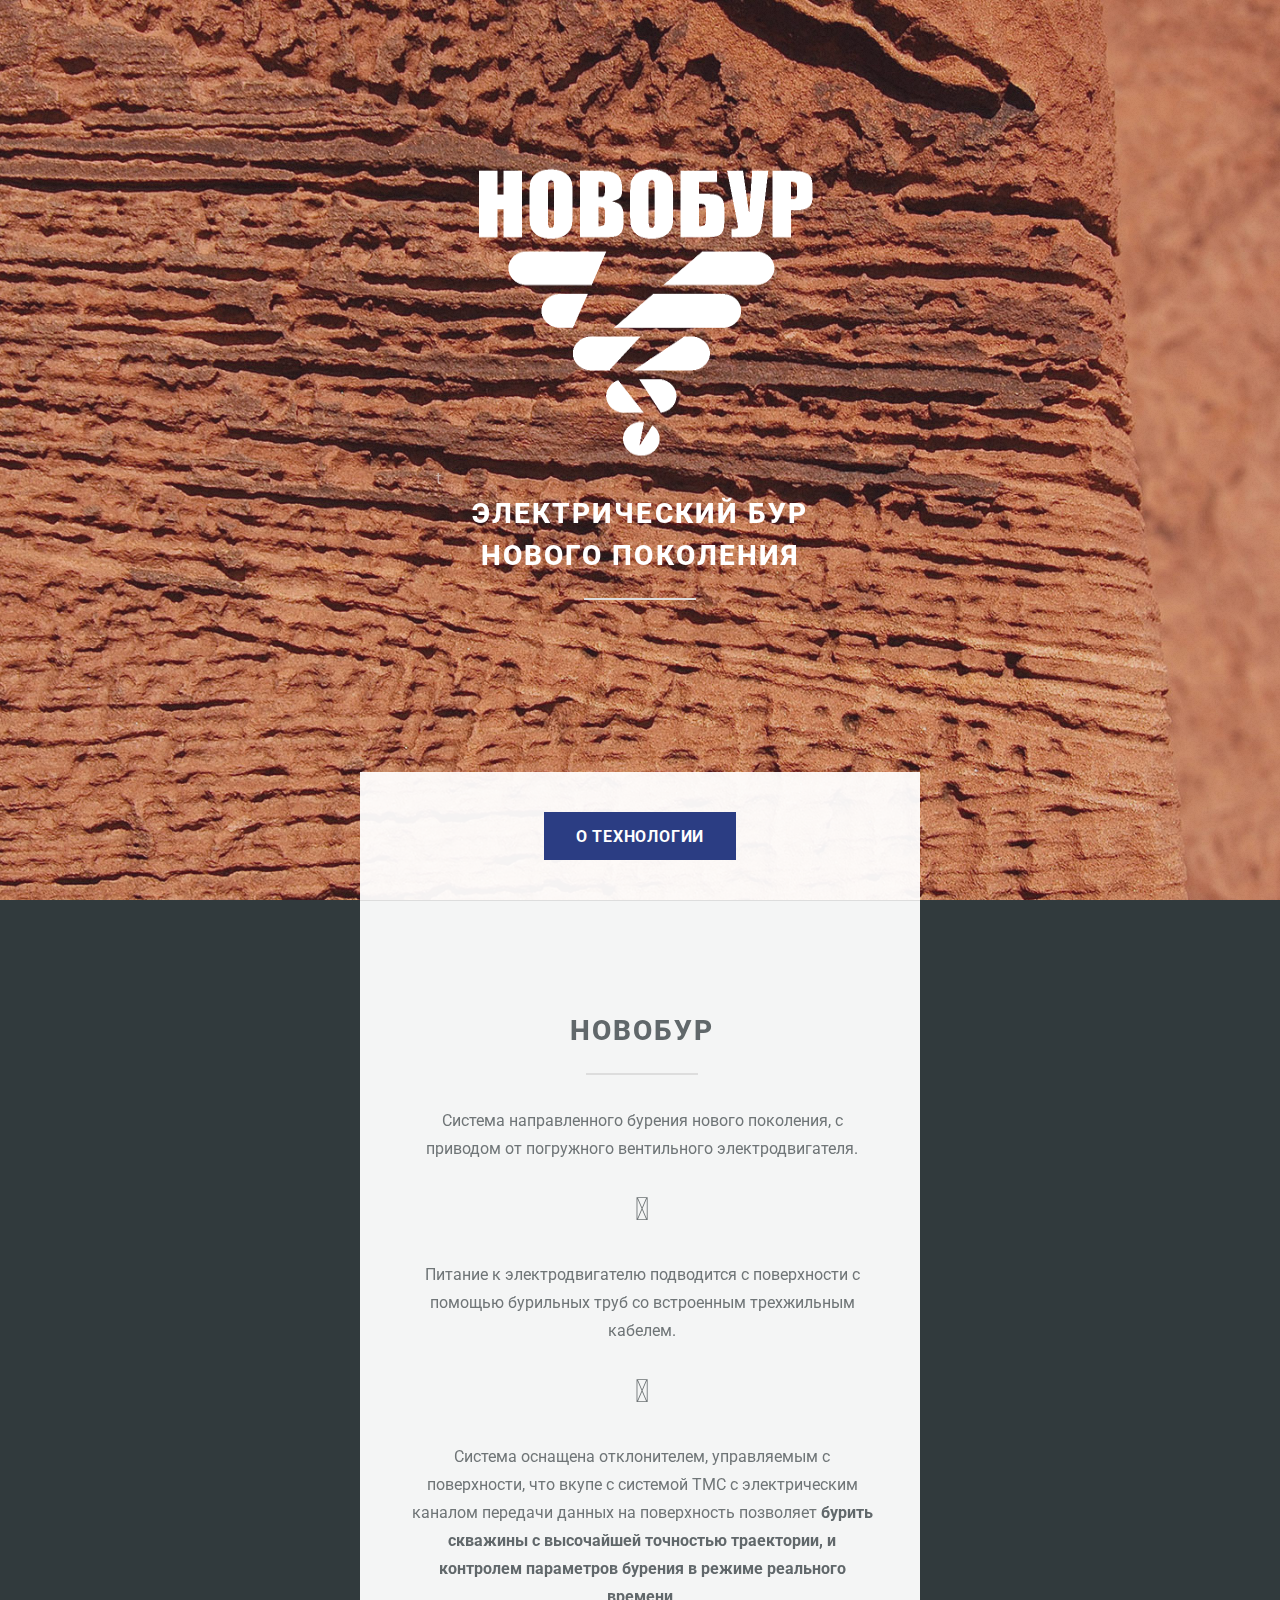
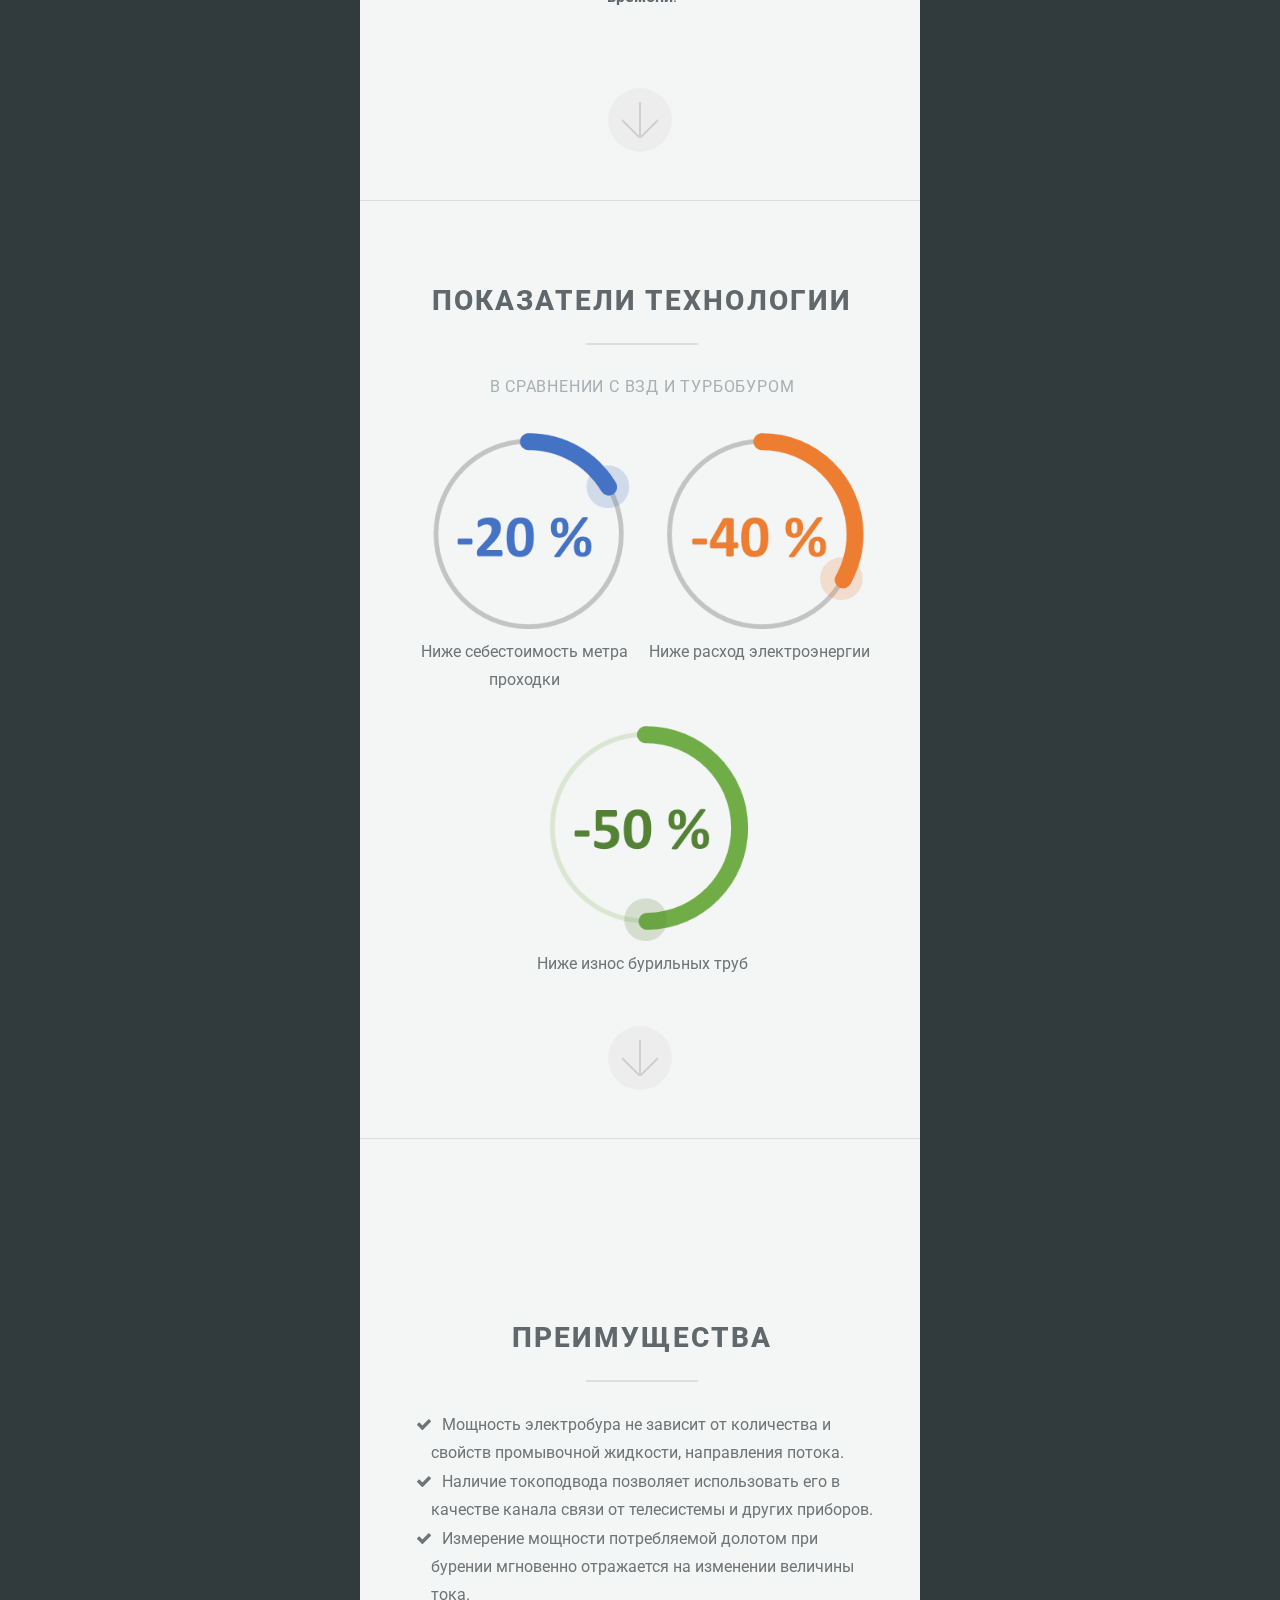
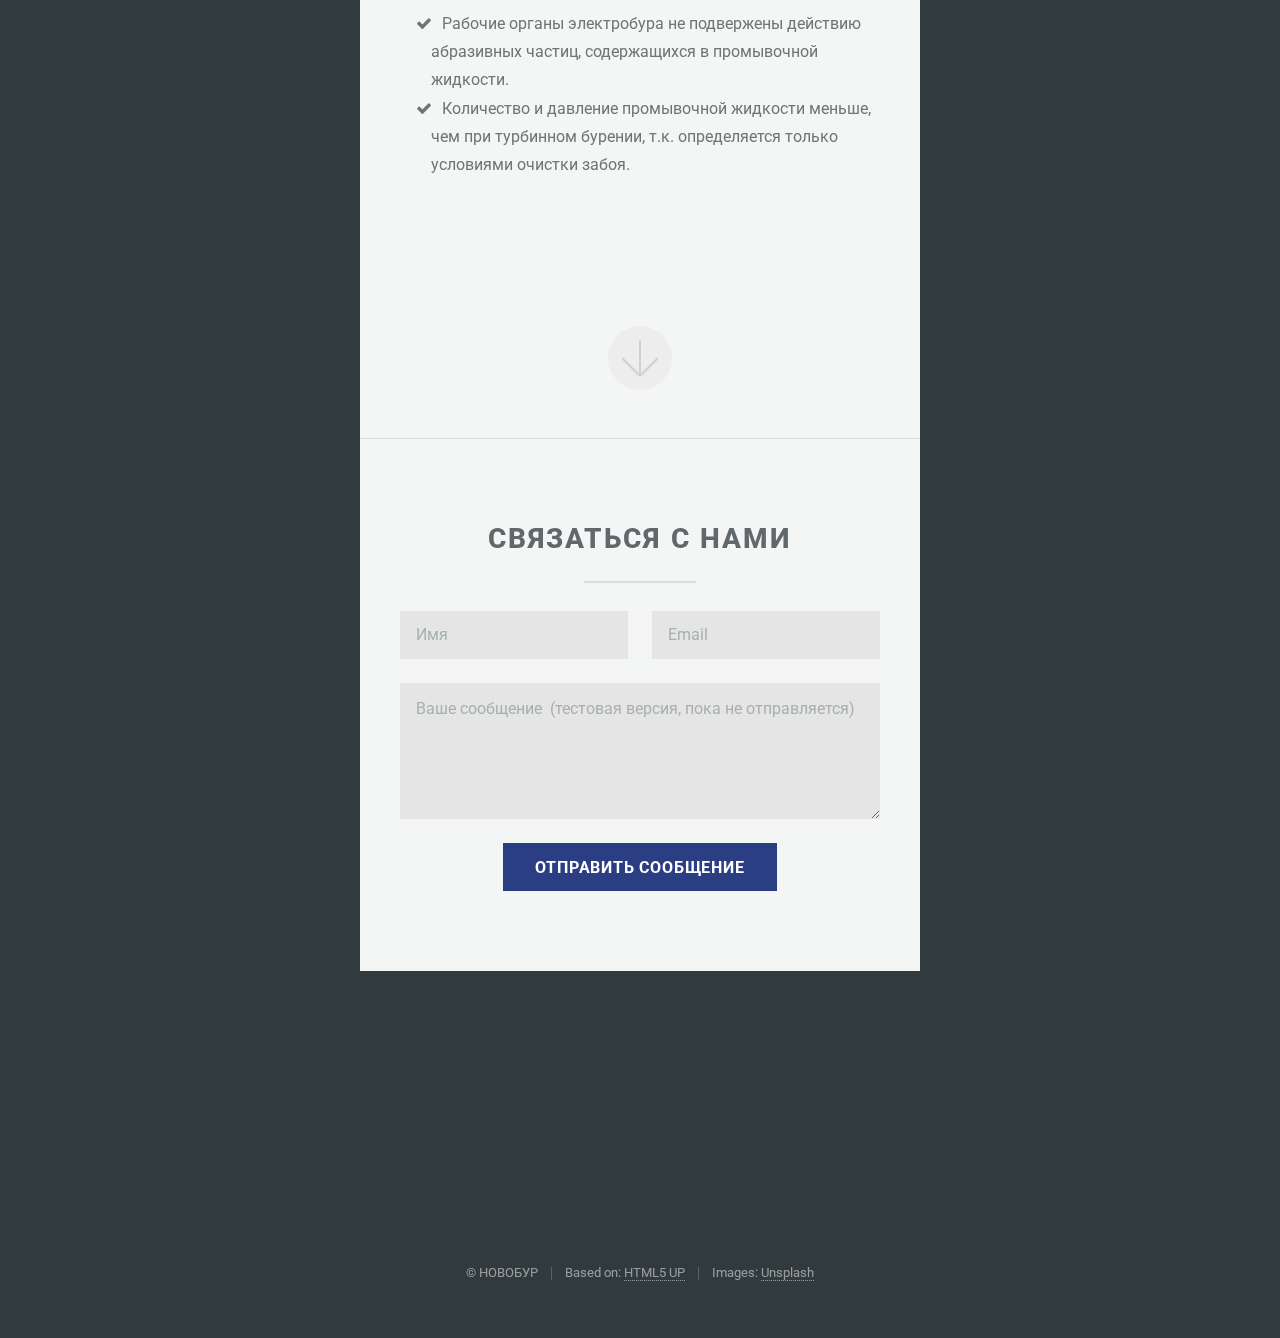
==== commit cf9eafa0: "logo img change" ====
--- a/index.html
+++ b/index.html
@@ -31,7 +31,8 @@
 		<!-- Header -->
 			<section id="header">
 				<header class="major">
-                                    <img src="images/novobur-white.png" id="logo" style="width: 600px; height: 480px; max-width: 80%" />
+t
+                                    <img src="images/novobur-white.png" id="logo" style="width: 400px; height: 340px; max-width: 80%" />
 					<h2>ЭЛЕКТРИЧЕСКИЙ БУР <br />НОВОГО ПОКОЛЕНИЯ</h2>
 				</header>
 				<div class="container">
@@ -507,4 +508,4 @@
 			<script src="assets/js/main.js"></script>
 
 	</body>
-</html>+</html>
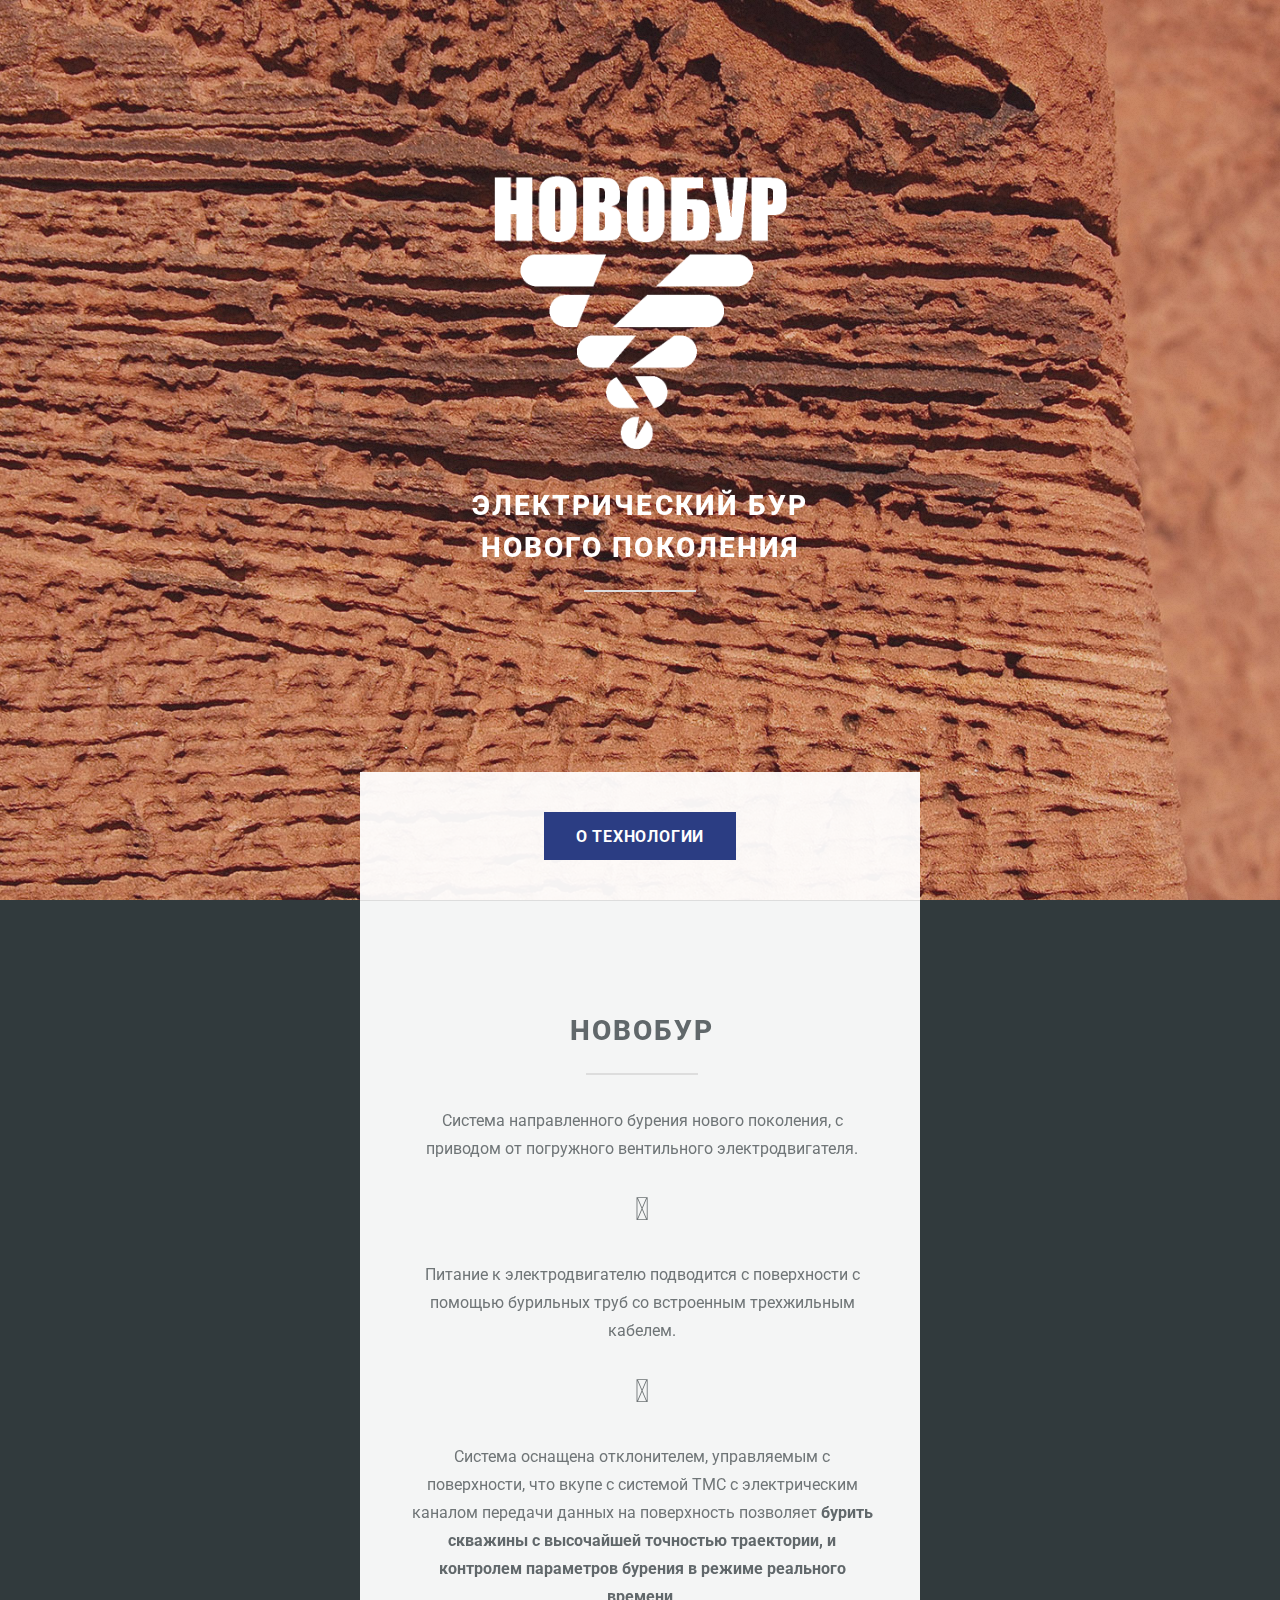
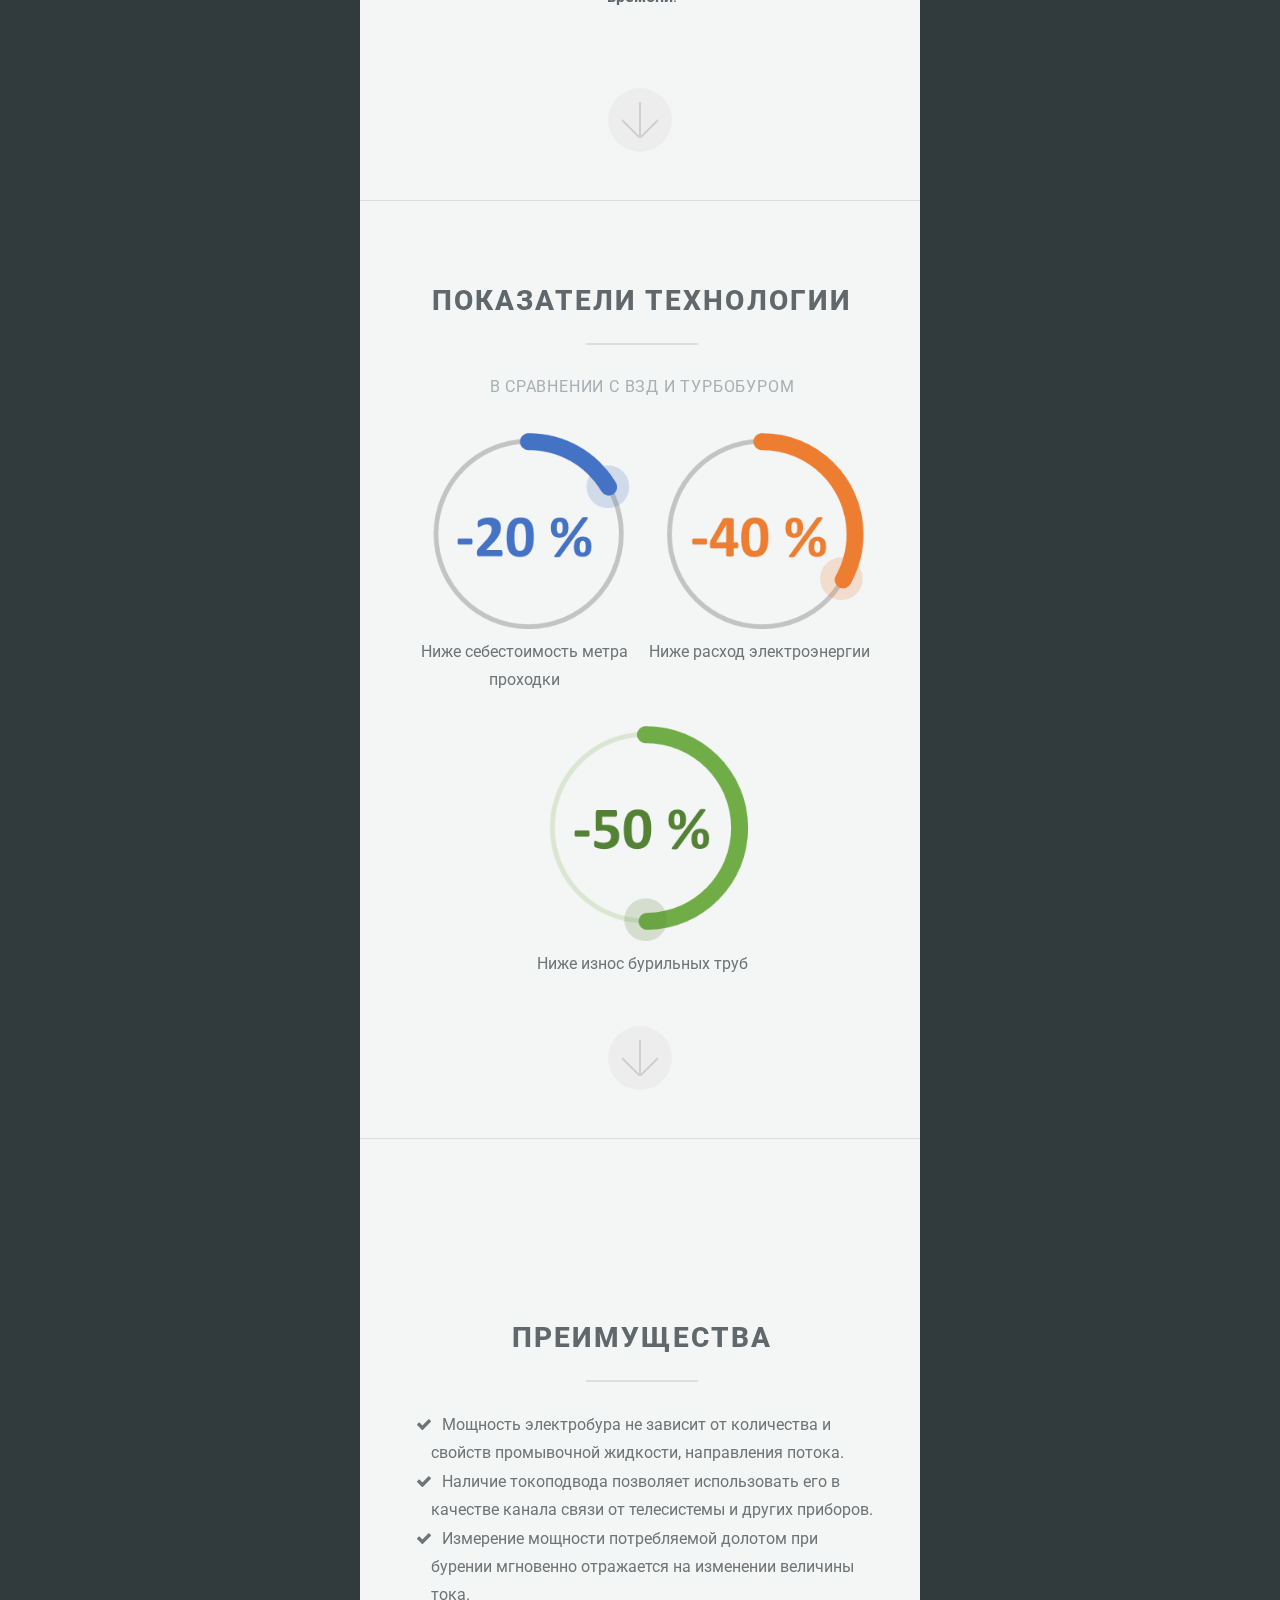
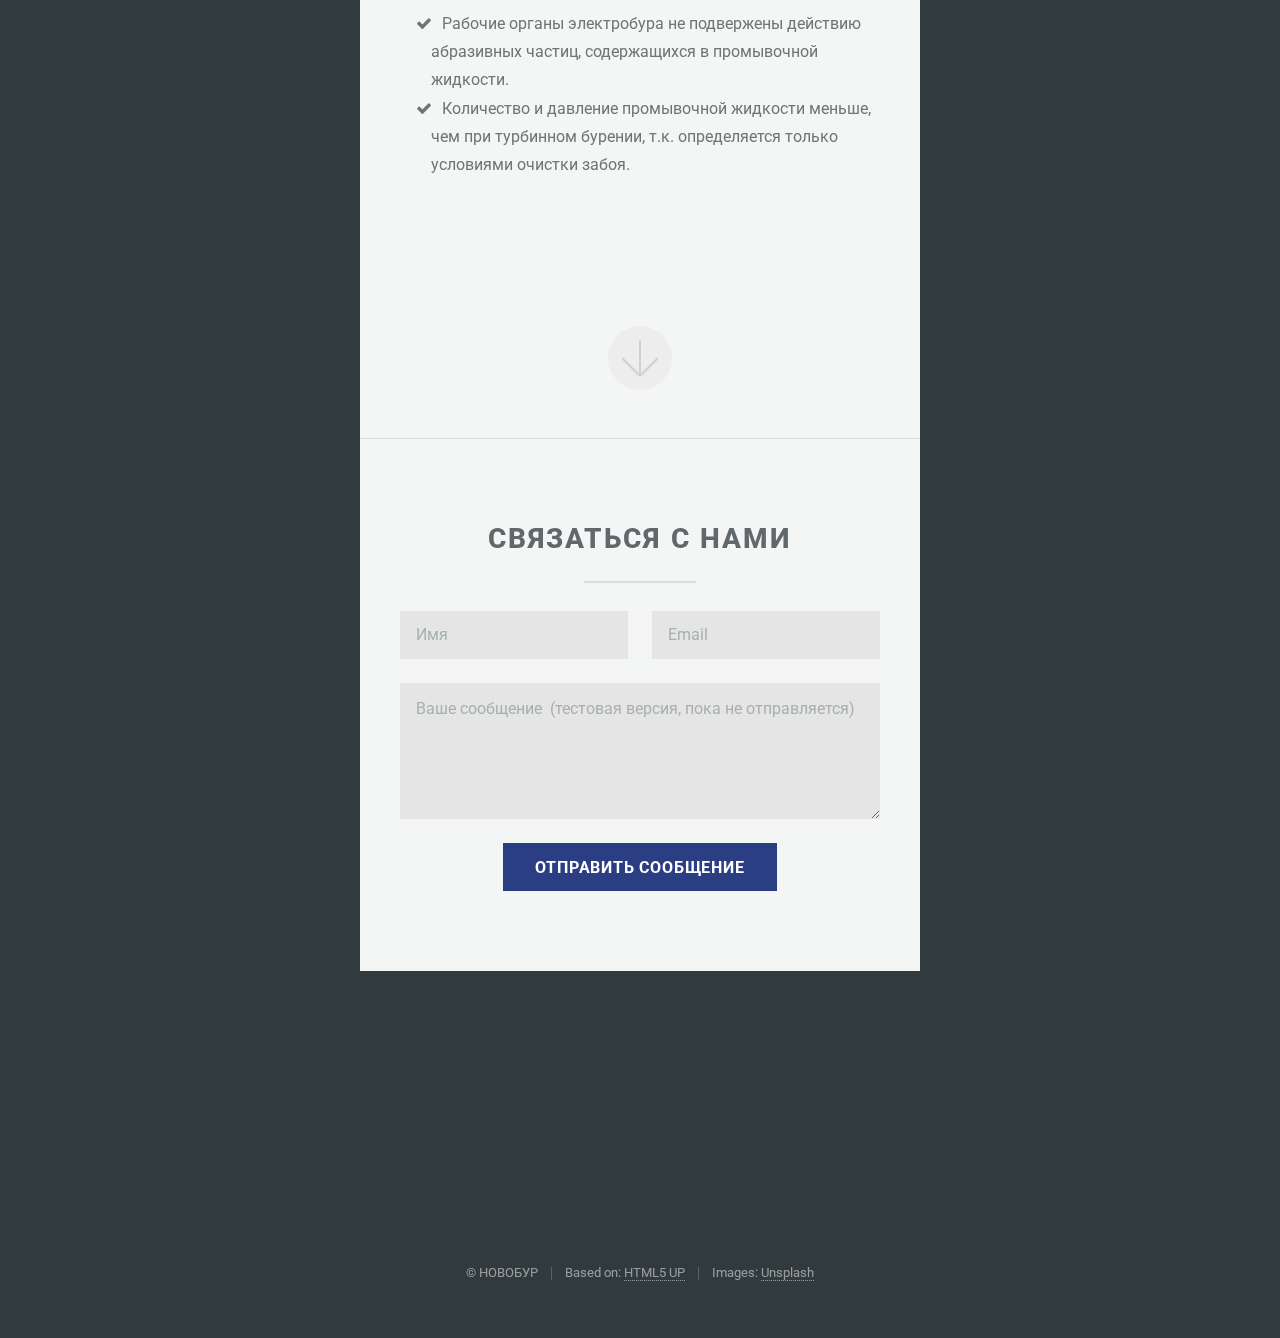
==== commit f0ac32cb: "changed logo, added robots.txt" ====
--- a/index.html
+++ b/index.html
@@ -31,8 +31,7 @@
 		<!-- Header -->
 			<section id="header">
 				<header class="major">
-t
-                                    <img src="images/novobur-white.png" id="logo" style="width: 400px; height: 340px; max-width: 80%" />
+                                    <img src="images/novobur-white.png" width="350" id="logo"/>
 					<h2>ЭЛЕКТРИЧЕСКИЙ БУР <br />НОВОГО ПОКОЛЕНИЯ</h2>
 				</header>
 				<div class="container">
@@ -508,4 +507,4 @@
 			<script src="assets/js/main.js"></script>
 
 	</body>
-</html>
+</html>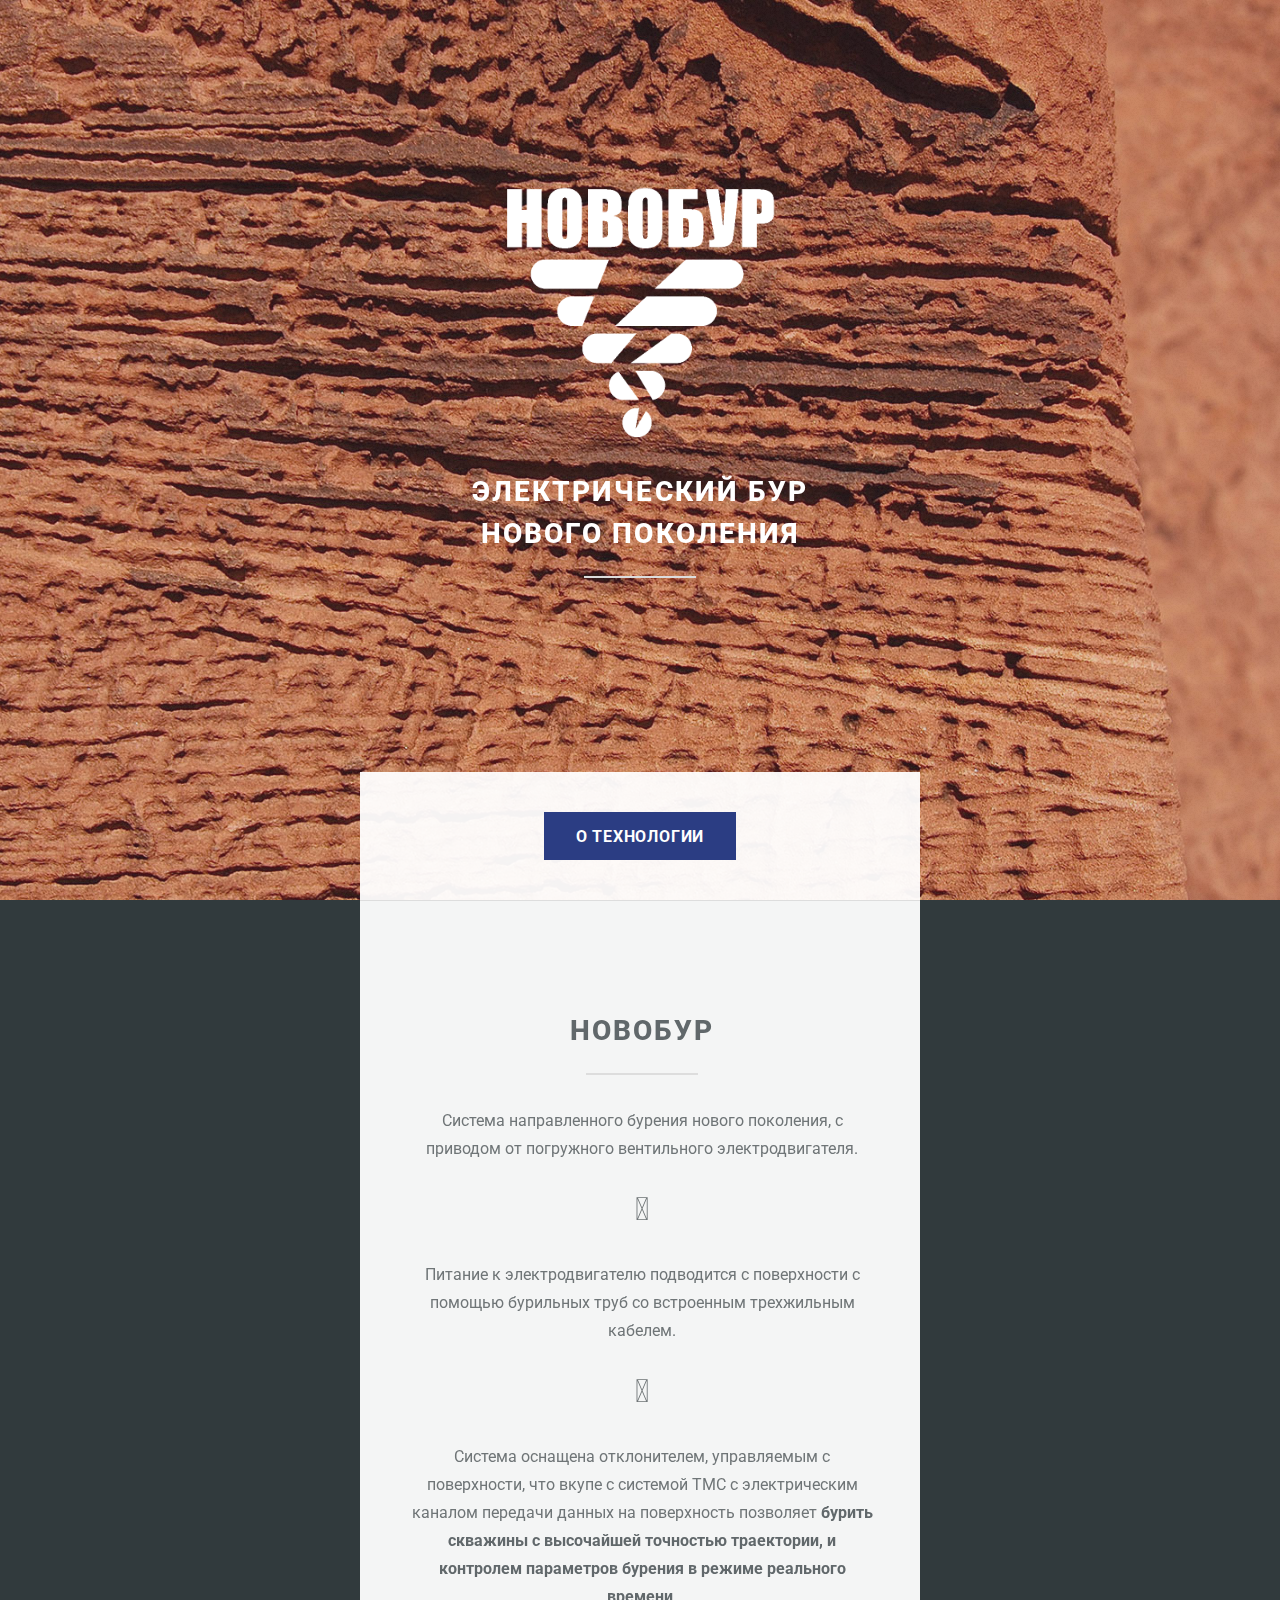
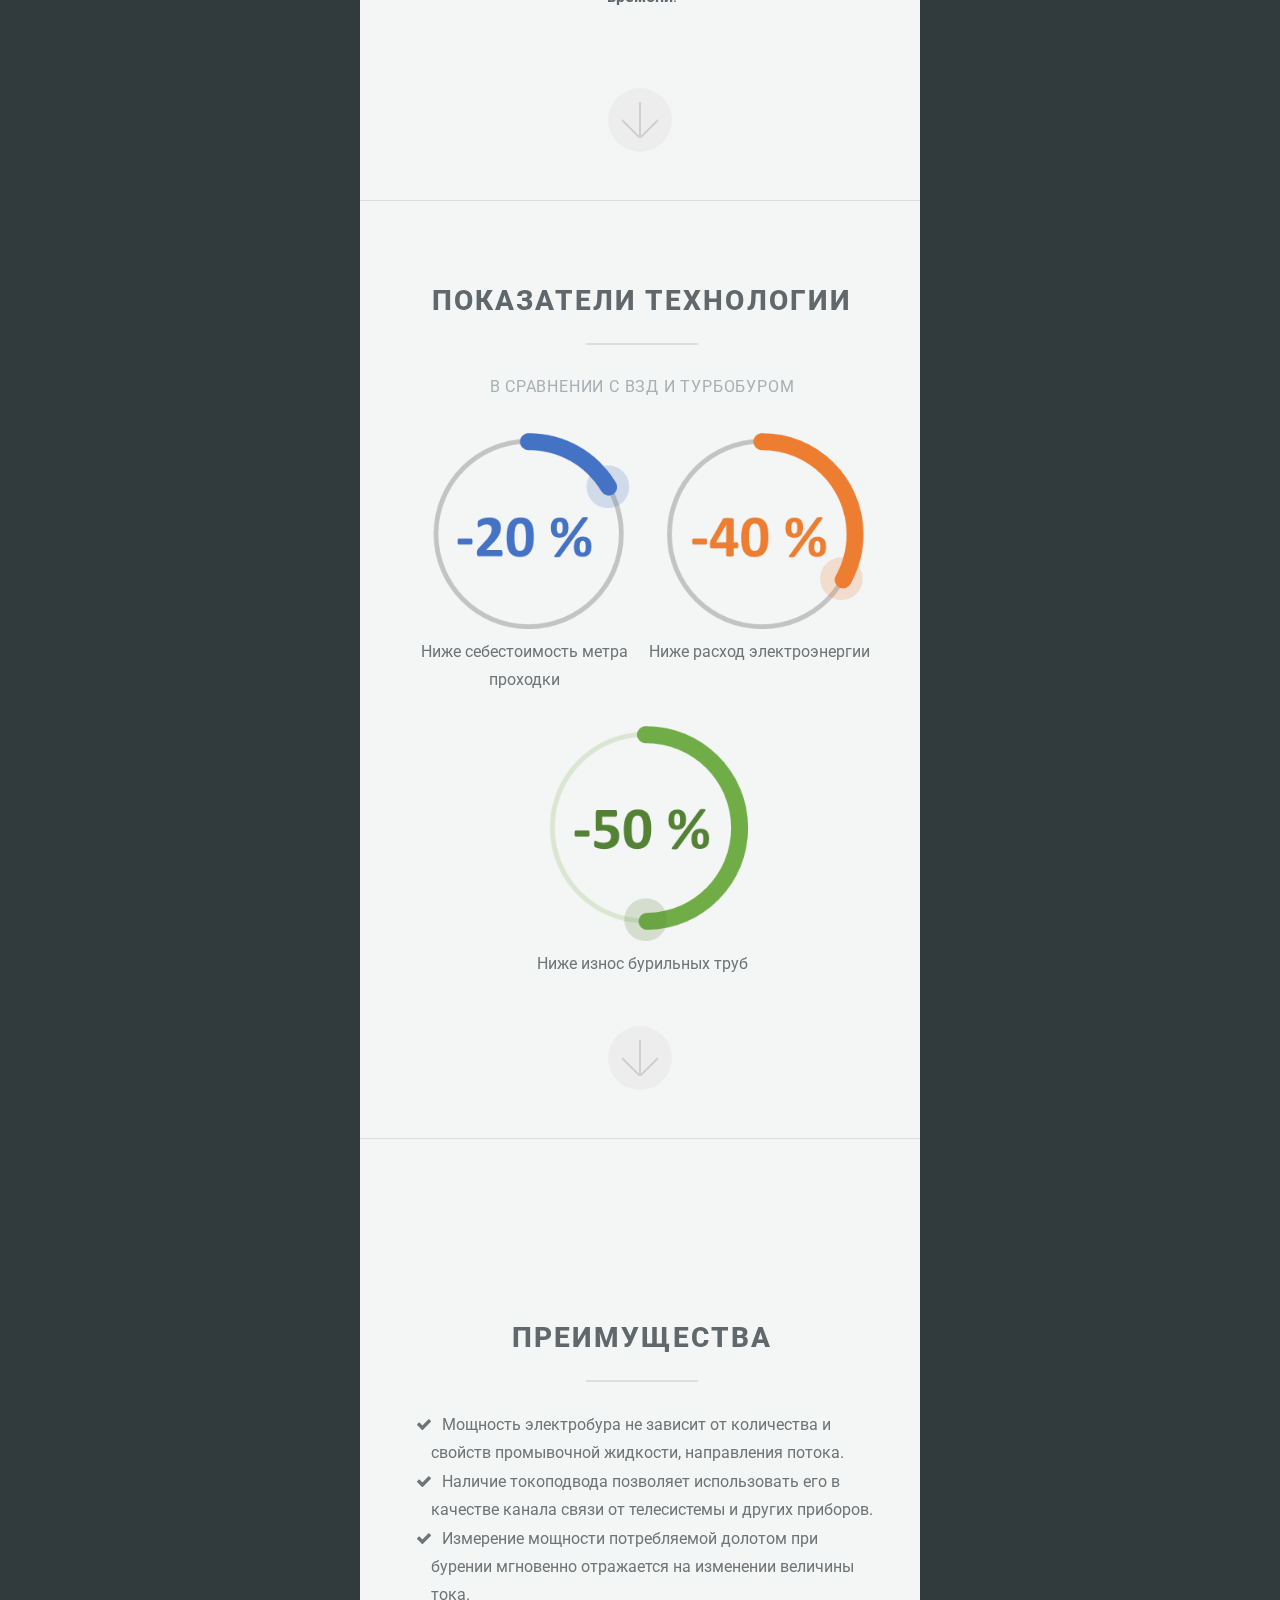
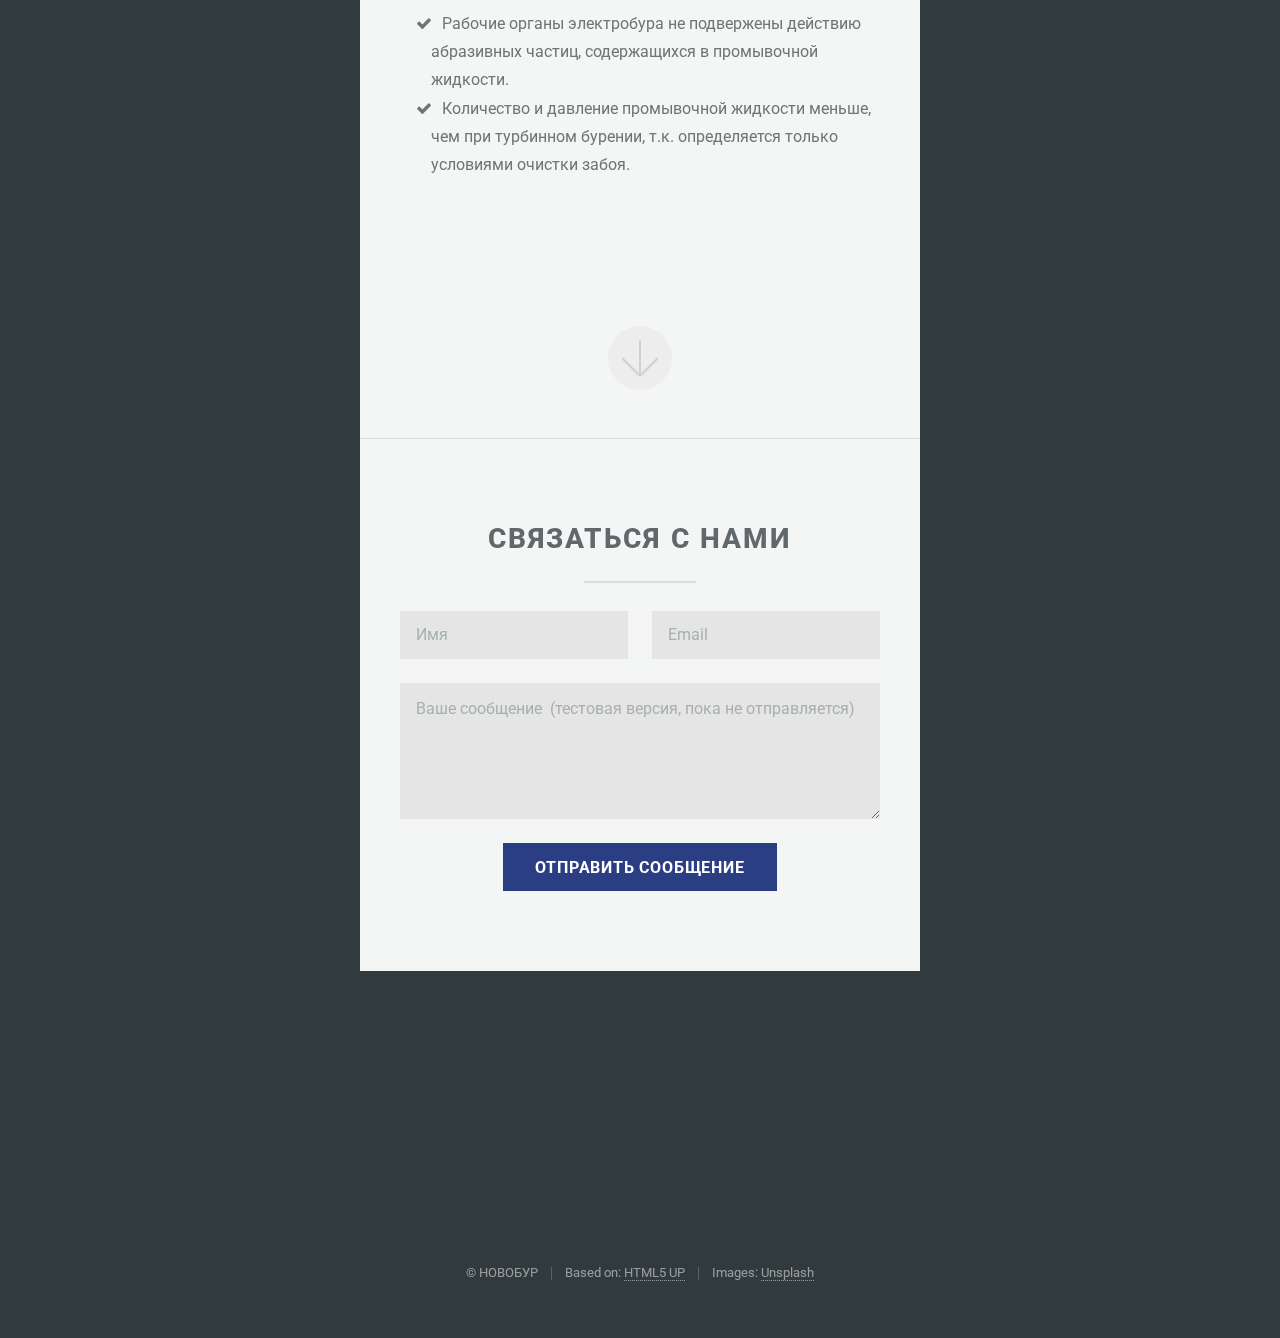
==== commit 2cde9f8a: "fixed logo margins" ====
--- a/index.html
+++ b/index.html
@@ -20,6 +20,8 @@
                     }
                     #logo {
                         animation: zoomIn 4s;
+			margin-left: -600px;
+			margin-right: -600px;
                     }
 
                 </style>
@@ -31,7 +33,7 @@
 		<!-- Header -->
 			<section id="header">
 				<header class="major">
-                                    <img src="images/novobur-white.png" width="350" id="logo"/>
+                                    <img src="images/novobur-white.png" width="320" id="logo"/>
 					<h2>ЭЛЕКТРИЧЕСКИЙ БУР <br />НОВОГО ПОКОЛЕНИЯ</h2>
 				</header>
 				<div class="container">
@@ -507,4 +509,4 @@
 			<script src="assets/js/main.js"></script>
 
 	</body>
-</html>+</html>
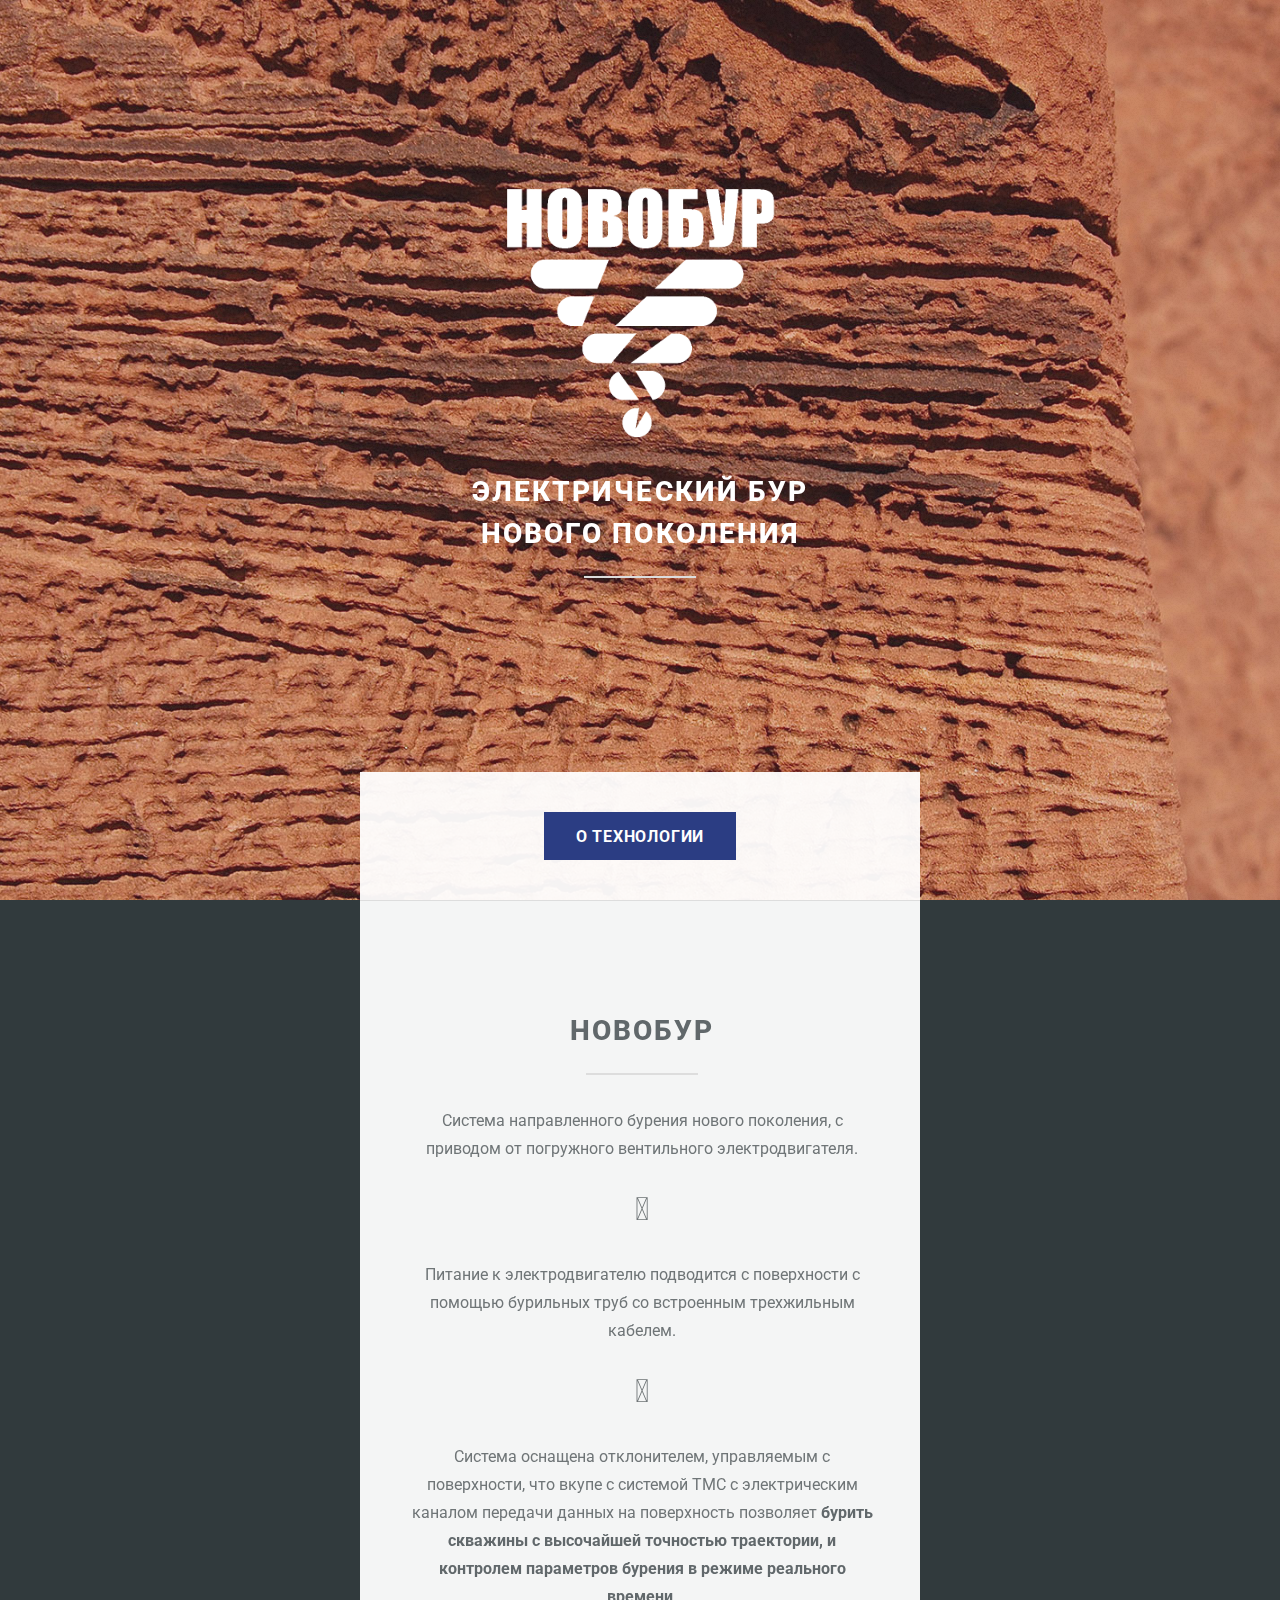
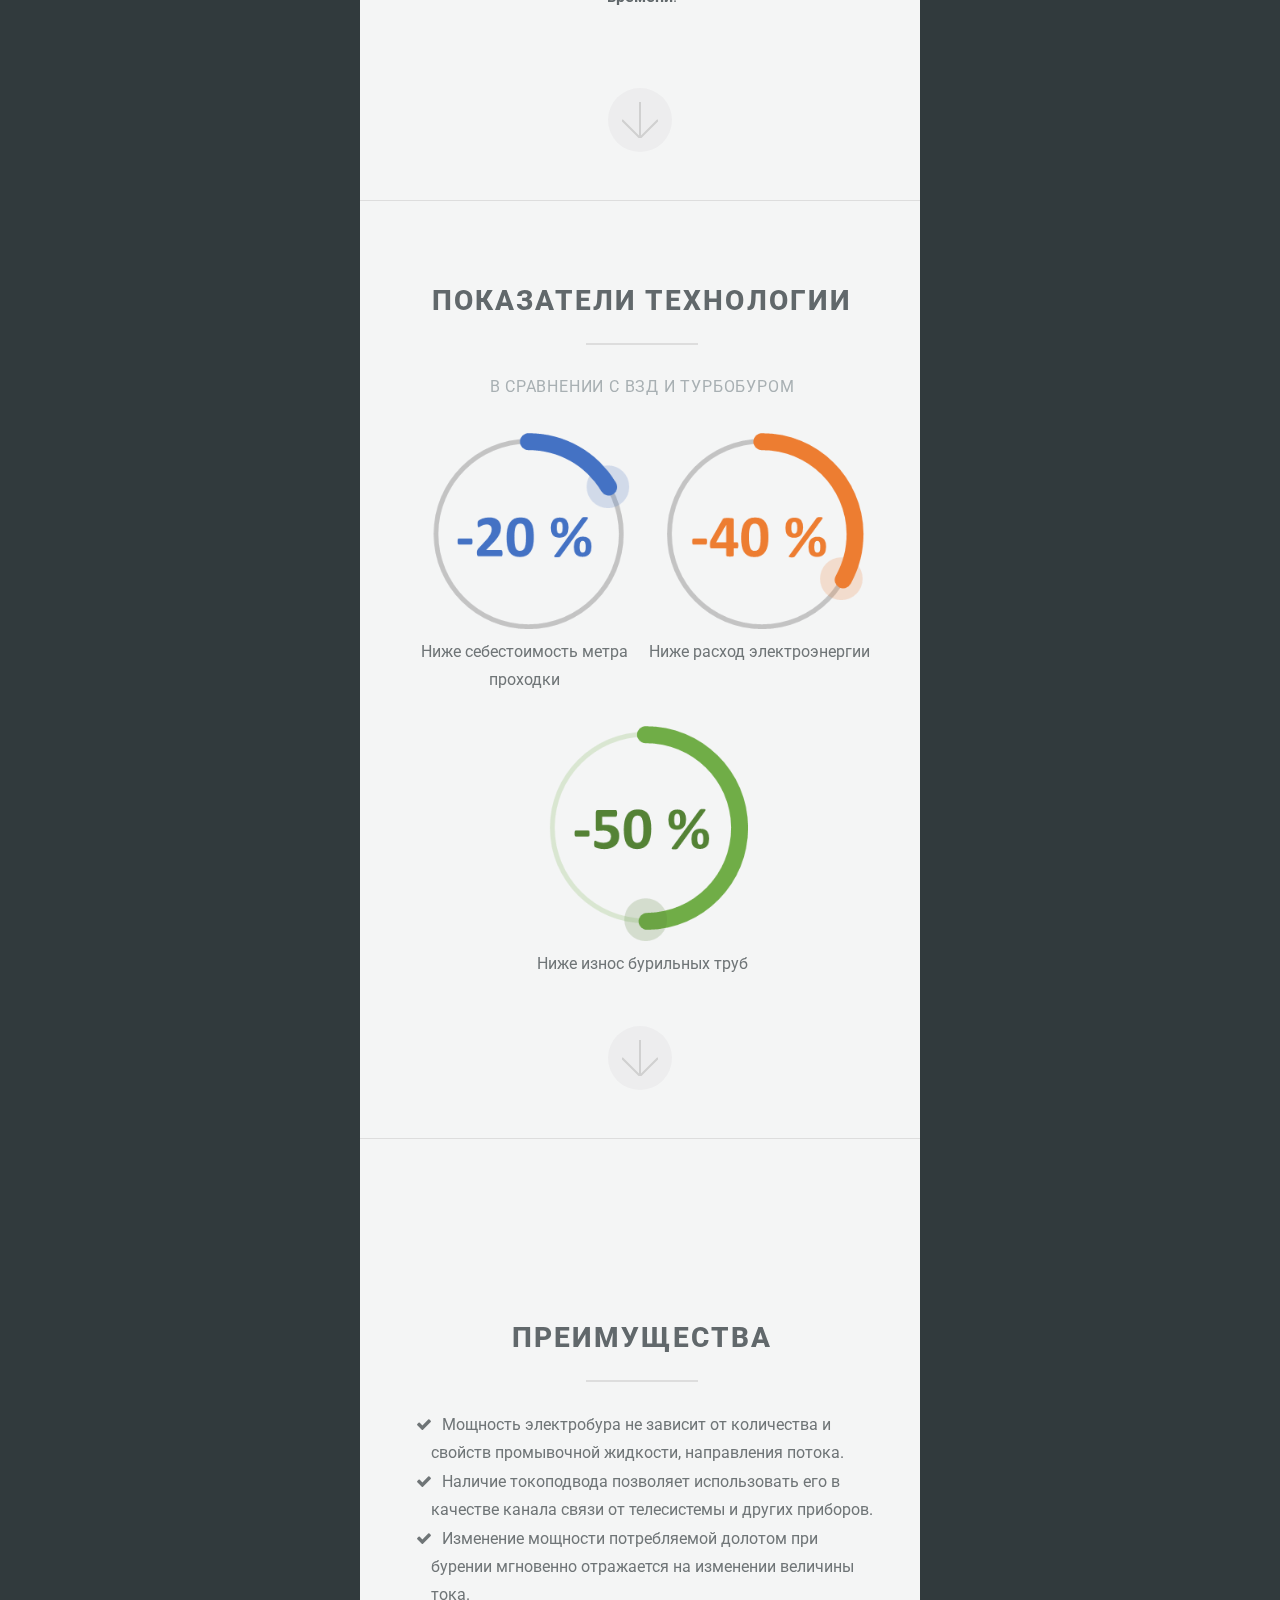
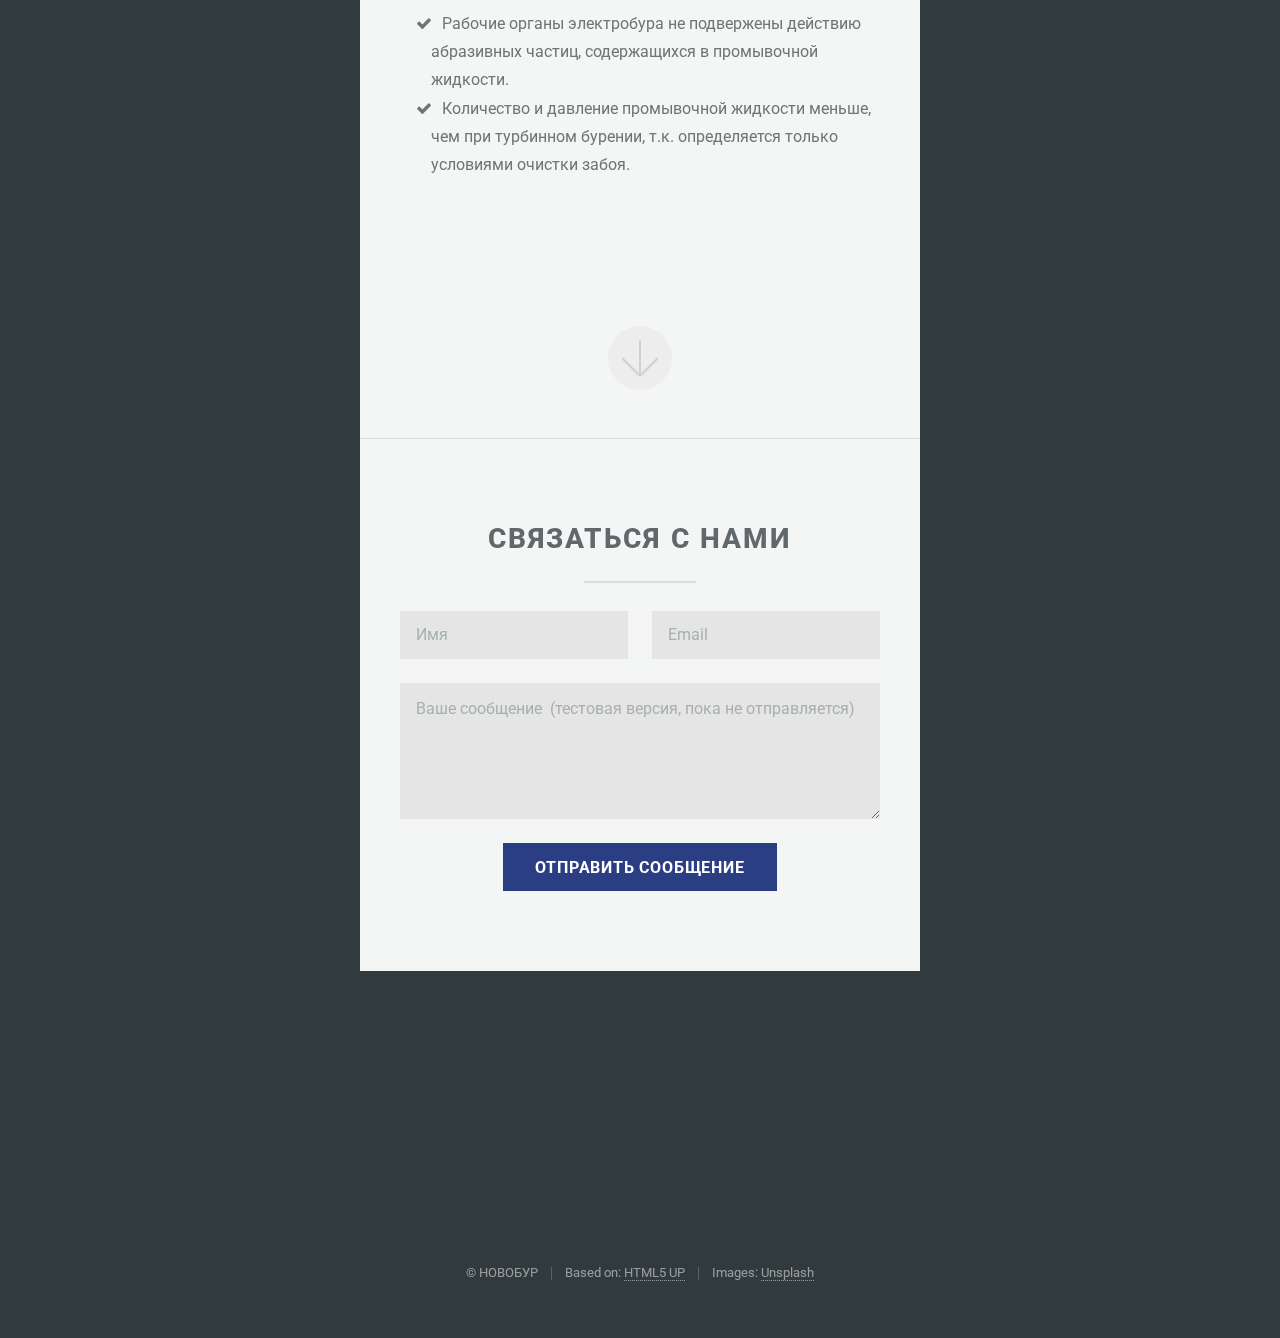
==== commit b5392b6d: "misprint" ====
--- a/index.html
+++ b/index.html
@@ -131,7 +131,7 @@
 
 <li class="checked">Мощность электробура не зависит от количества и свойств промывочной жидкости, направления потока.</li>
 <li class="checked">Наличие токоподвода позволяет использовать его в качестве канала связи от телесистемы и других приборов.</li>
-<li class="checked">Измерение мощности потребляемой долотом при бурении мгновенно отражается на изменении величины тока.</li>
+<li class="checked">Изменение мощности потребляемой долотом при бурении мгновенно отражается на изменении величины тока.</li>
 <li class="checked">Рабочие органы электробура не подвержены действию абразивных частиц, содержащихся в промывочной жидкости.</li>
 <li class="checked">Количество и давление промывочной жидкости меньше, чем при турбинном бурении, т.к. определяется только условиями очистки забоя.</li>
 
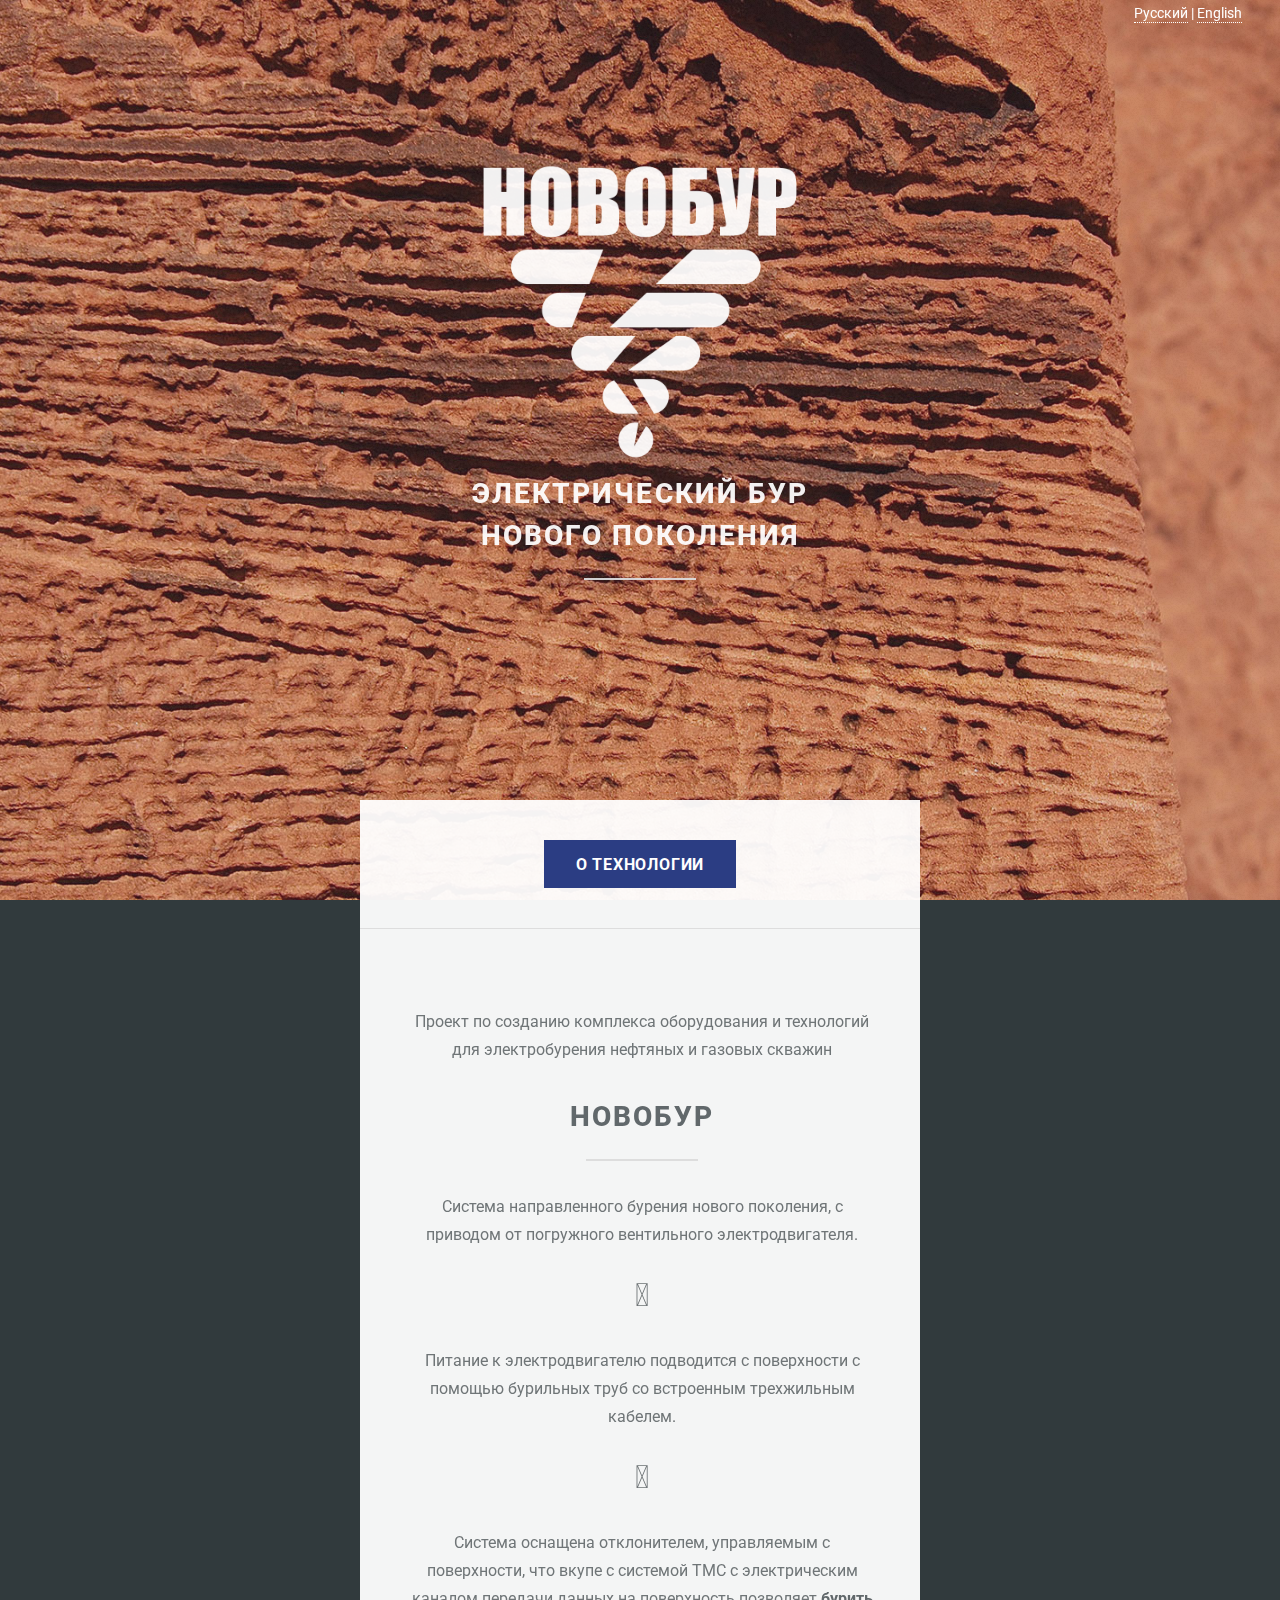
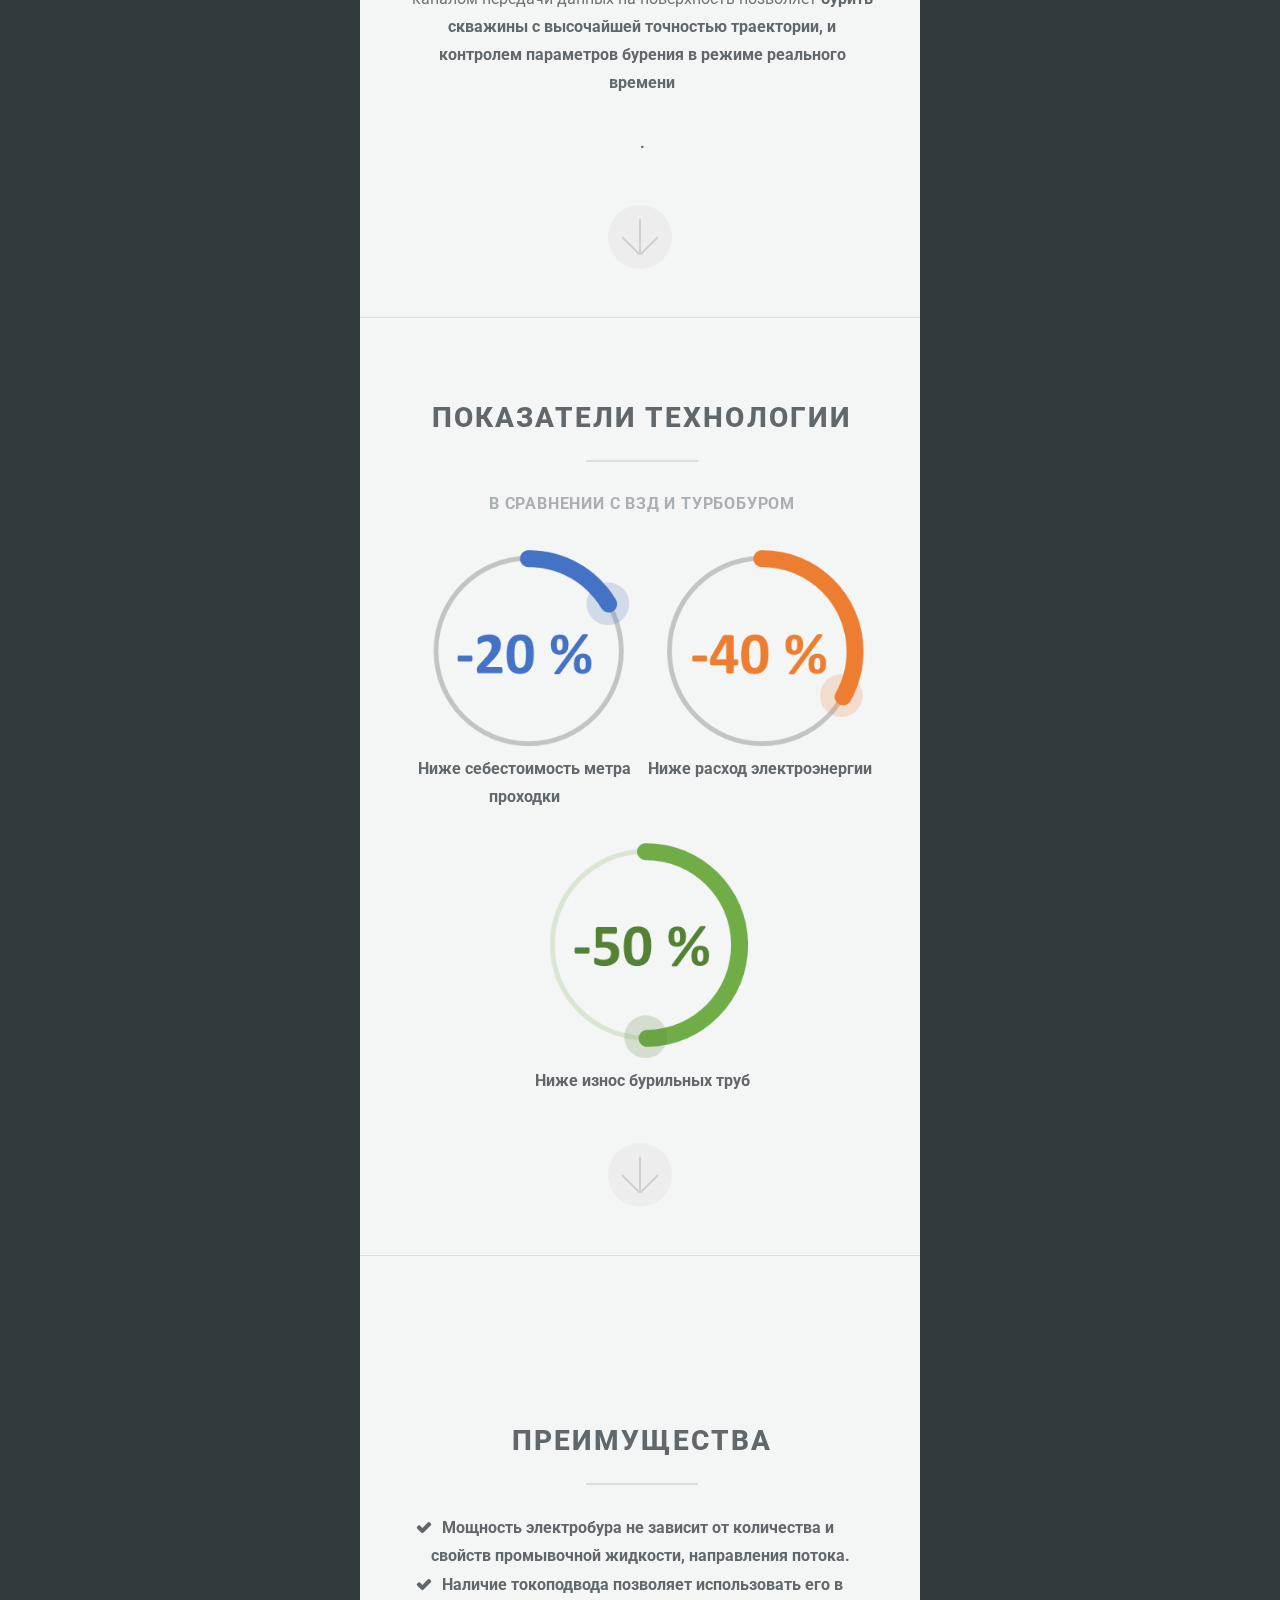
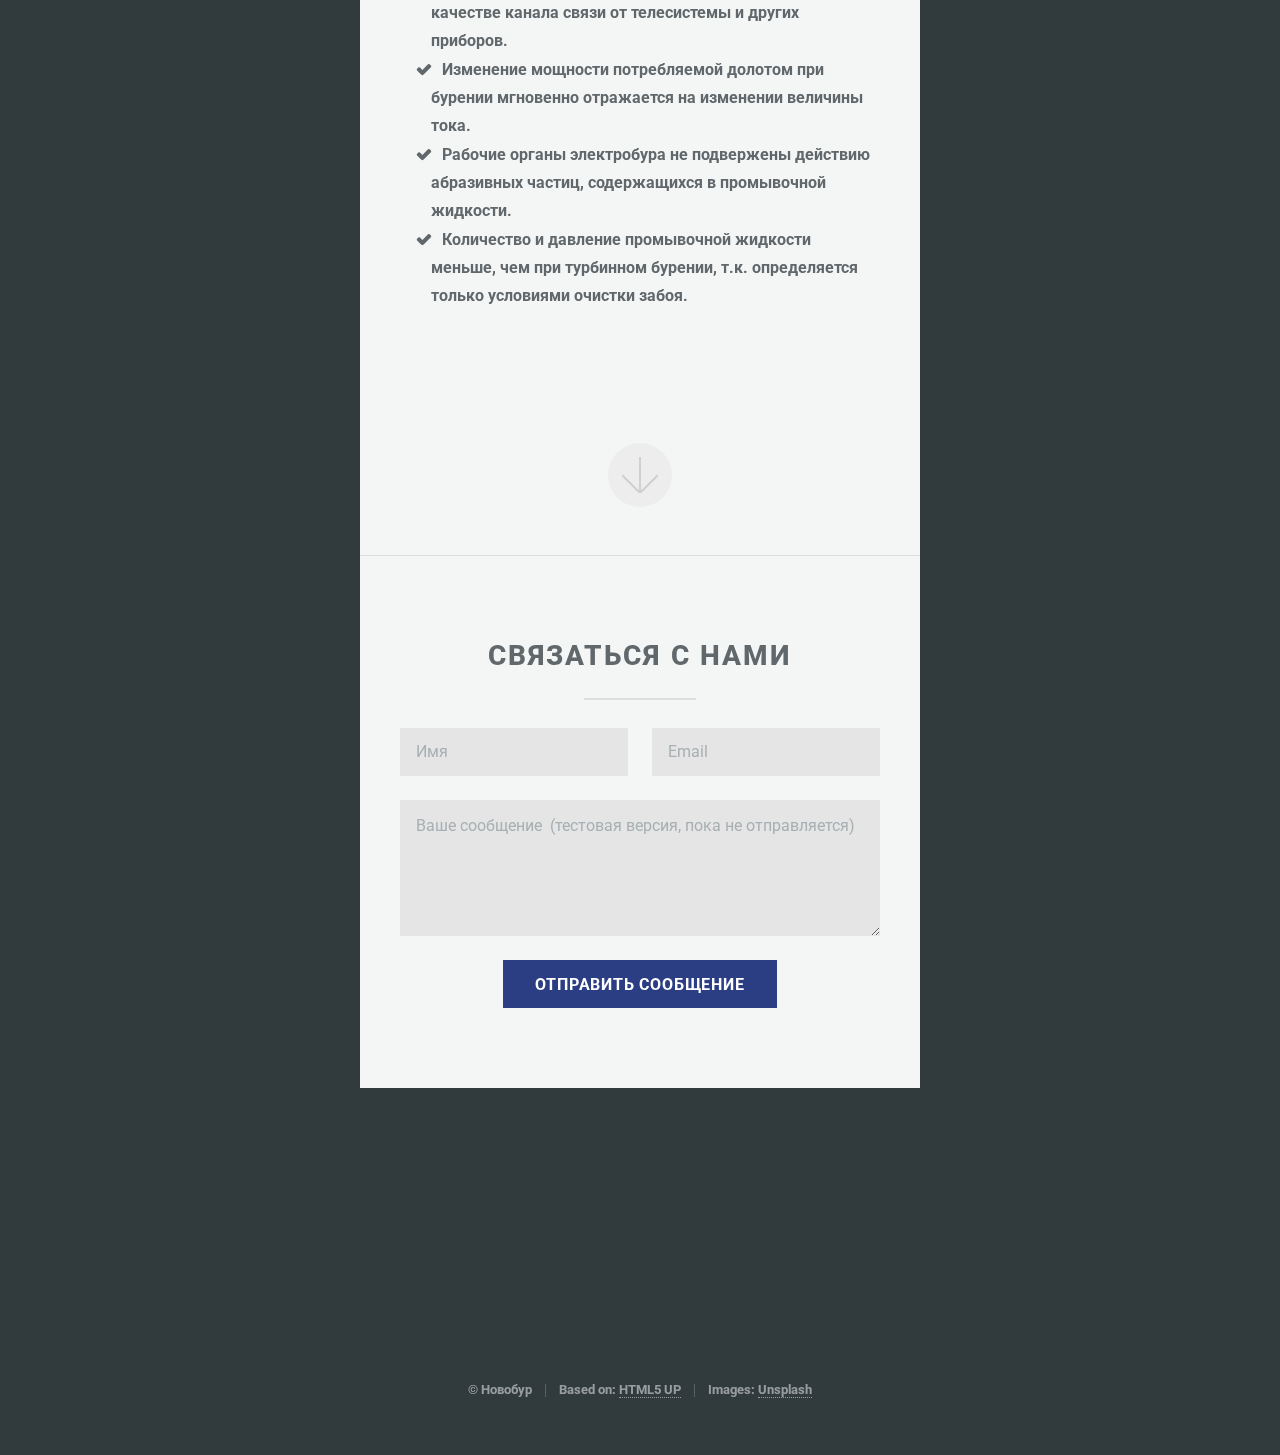
==== commit 47354568: "css fixes" ====
--- a/index.html
+++ b/index.html
@@ -1,7 +1,7 @@
 <!DOCTYPE HTML>
 <html>
 	<head>
-		<title>НОВОБУР. Электрический бур нового поколения.</title>
+		<title>НОВОБУР. Электрический бур нового поколения</title>
 		<meta charset="utf-8" />
 		<meta name="viewport" content="width=device-width, initial-scale=1" />
 		<!--[if lte IE 8]><script src="assets/js/ie/html5shiv.js"></script><![endif]-->
@@ -19,22 +19,25 @@
                         margin: 0 10px 0 -15px;
                     }
                     #logo {
-                        animation: zoomIn 4s;
-			margin-left: -600px;
-			margin-right: -600px;
+                        animation: zoomIn 3s;
+                        margin-left: -600px;
+                        margin-right: -600px;
+                        maring-top: 1cm;
                     }
-
                 </style>
 		<!--[if lte IE 8]><link rel="stylesheet" href="assets/css/ie8.css" /><![endif]-->
 		<!--[if lte IE 9]><link rel="stylesheet" href="assets/css/ie9.css" /><![endif]-->
 	</head>
 	<body>
+            
+                <div style="font-size: 90%; color: white; text-align: right; margin-right: 1cm;"><a style="color: white;" href="index.html">Русский</a> | <a style="color: white;" href="index_en.html">English</a></div>
 
 		<!-- Header -->
 			<section id="header">
 				<header class="major">
                                     <img src="images/novobur-white.png" width="320" id="logo"/>
 					<h2>ЭЛЕКТРИЧЕСКИЙ БУР <br />НОВОГО ПОКОЛЕНИЯ</h2>
+
 				</header>
 				<div class="container">
 					<ul class="actions">
@@ -48,18 +51,19 @@
 				<div class="container">
 					<span class="image fit primary"><img src="images/pic01.jpg" alt="" /></span>
 					<div class="content">
+                                            <p>Проект по созданию комплекса оборудования и технологий <br />для электробурения нефтяных и газовых скважин</p>
 						<header class="major">
 							<h2>Новобур</h2>
 						</header>
                                             <p>
-<p>Система направленного бурения нового поколения, с приводом от погружного вентильного электродвигателя.</p>
-<p><i class="fas fa-plug fa-2x"></i></p>
-<p>Питание к электродвигателю подводится с поверхности с помощью бурильных труб со встроенным трехжильным кабелем.</p> 
-<p><i class="fas fa-sliders fa-2x"></i></p>
-<p>Система оснащена отклонителем, управляемым с поверхности, что вкупе с системой ТМС с электрическим каналом передачи данных на поверхность позволяет <b>бурить скважины с высочайшей точностью траектории,  и контролем параметров бурения в режиме реального времени</b>.
-</p>
+                                                <p>Система направленного бурения нового поколения, с приводом от погружного вентильного электродвигателя.</p>
+                                                <p><i class="fas fa-plug fa-2x"></i></p>
+                                                <p>Питание к электродвигателю подводится с поверхности с помощью бурильных труб со встроенным трехжильным кабелем.</p> 
+                                                <p><i class="fas fa-sliders fa-2x"></i></p>
+                                                <p>Система оснащена отклонителем, управляемым с поверхности, что вкупе с системой ТМС с электрическим каналом передачи данных на поверхность позволяет <b>бурить скважины с высочайшей точностью траектории,  и контролем параметров бурения в режиме реального времени</p>.
+                                                </p>
 					</div>
-					<a href="#two" class="goto-next scrolly">Next</a>
+					<a href="#two" class="goto-next scrolly">Дальше</a>
 				</div>
 			</section>
 
@@ -93,29 +97,9 @@
                                                     <p>Ниже износ бурильных труб </p>
                                                 </div>
                                             </div>
-                                            
-                                            <!--
-						<ul class="icons-grid">
-							<li>
-								<span class="icon major fa-camera-retro"></span>
-								<h3>Magna Etiam</h3>
-							</li>
-							<li>
-								<span class="icon major fa-pencil"></span>
-								<h3>Lorem Ipsum</h3>
-							</li>
-							<li>
-								<span class="icon major fa-code"></span>
-								<h3>Nulla Tempus</h3>
-							</li>
-							<li>
-								<span class="icon major fa-coffee"></span>
-								<h3>Sed Feugiat</h3>
-							</li>
-						</ul>
-                                            -->
+
 					</div>
-					<a href="#three" class="goto-next scrolly">Next</a>
+					<a href="#three" class="goto-next scrolly">Дальше</a>
 				</div>
 			</section>
 
@@ -141,328 +125,6 @@
 				</div>
 			</section>
 
-		<!-- Four -->
-		<!--
-			<section id="four" class="main">
-				<div class="container">
-					<div class="content">
-						<header class="major">
-							<h2>Elements</h2>
-						</header>
-						<section>
-							<h4>Text</h4>
-							<p>This is <b>bold</b> and this is <strong>strong</strong>. This is <i>italic</i> and this is <em>emphasized</em>.
-							This is <sup>superscript</sup> text and this is <sub>subscript</sub> text.
-							This is <u>underlined</u> and this is code: <code>for (;;) { ... }</code>. Finally, <a href="#">this is a link</a>.</p>
-							<hr />
-							<header>
-								<h4>Heading with a Subtitle</h4>
-								<p>Lorem ipsum dolor sit amet nullam id egestas urna aliquam</p>
-							</header>
-							<p>Nunc lacinia ante nunc ac lobortis. Interdum adipiscing gravida odio porttitor sem non mi integer non faucibus ornare mi ut ante amet placerat aliquet. Volutpat eu sed ante lacinia sapien lorem accumsan varius montes viverra nibh in adipiscing blandit tempus accumsan.</p>
-							<header>
-								<h5>Heading with a Subtitle</h5>
-								<p>Lorem ipsum dolor sit amet nullam id egestas urna aliquam</p>
-							</header>
-							<p>Nunc lacinia ante nunc ac lobortis. Interdum adipiscing gravida odio porttitor sem non mi integer non faucibus ornare mi ut ante amet placerat aliquet. Volutpat eu sed ante lacinia sapien lorem accumsan varius montes viverra nibh in adipiscing blandit tempus accumsan.</p>
-							<hr />
-							<h2>Heading Level 2</h2>
-							<h3>Heading Level 3</h3>
-							<h4>Heading Level 4</h4>
-							<h5>Heading Level 5</h5>
-							<h6>Heading Level 6</h6>
-							<hr />
-							<h5>Blockquote</h5>
-							<blockquote>Fringilla nisl. Donec accumsan interdum nisi, quis tincidunt felis sagittis eget tempus euismod. Vestibulum ante ipsum primis in faucibus vestibulum. Blandit adipiscing eu felis iaculis volutpat ac adipiscing accumsan faucibus. Vestibulum ante ipsum primis in faucibus lorem ipsum dolor sit amet nullam adipiscing eu felis.</blockquote>
-							<h5>Preformatted</h5>
-							<pre><code>i = 0;
-
-while (!deck.isInOrder()) {
-print 'Iteration ' + i;
-deck.shuffle();
-i++;
-}
-
-print 'It took ' + i + ' iterations to sort the deck.';</code></pre>
-						</section>
-
-						<section>
-							<h4>Lists</h4>
-							<div class="row">
-								<div class="6u 12u$(medium)">
-									<h5>Unordered</h5>
-									<ul>
-										<li>Dolor pulvinar etiam.</li>
-										<li>Sagittis adipiscing.</li>
-										<li>Felis enim feugiat.</li>
-									</ul>
-									<h5>Alternate</h5>
-									<ul class="alt">
-										<li>Dolor pulvinar etiam.</li>
-										<li>Sagittis adipiscing.</li>
-										<li>Felis enim feugiat.</li>
-									</ul>
-								</div>
-								<div class="6u$ 12u(medium)">
-									<h5>Ordered</h5>
-									<ol>
-										<li>Dolor pulvinar etiam.</li>
-										<li>Etiam vel felis viverra.</li>
-										<li>Felis enim feugiat.</li>
-										<li>Dolor pulvinar etiam.</li>
-										<li>Etiam vel felis lorem.</li>
-										<li>Felis enim et feugiat.</li>
-									</ol>
-									<h5>Icons</h5>
-									<ul class="icons">
-										<li><a href="#" class="icon fa-twitter"><span class="label">Twitter</span></a></li>
-										<li><a href="#" class="icon fa-facebook"><span class="label">Facebook</span></a></li>
-										<li><a href="#" class="icon fa-instagram"><span class="label">Instagram</span></a></li>
-										<li><a href="#" class="icon fa-github"><span class="label">Github</span></a></li>
-									</ul>
-								</div>
-							</div>
-							<h5>Actions</h5>
-							<ul class="actions">
-								<li><a href="#" class="button special">Default</a></li>
-								<li><a href="#" class="button">Default</a></li>
-							</ul>
-							<ul class="actions small">
-								<li><a href="#" class="button special small">Small</a></li>
-								<li><a href="#" class="button small">Small</a></li>
-							</ul>
-							<div class="row">
-								<div class="6u 12u$(small)">
-									<ul class="actions vertical">
-										<li><a href="#" class="button special">Default</a></li>
-										<li><a href="#" class="button">Default</a></li>
-									</ul>
-								</div>
-								<div class="6u$ 12u$(small)">
-									<ul class="actions vertical small">
-										<li><a href="#" class="button special small">Small</a></li>
-										<li><a href="#" class="button small">Small</a></li>
-									</ul>
-								</div>
-								<div class="6u 12u$(small)">
-									<ul class="actions vertical">
-										<li><a href="#" class="button special fit">Default</a></li>
-										<li><a href="#" class="button fit">Default</a></li>
-									</ul>
-								</div>
-								<div class="6u$ 12u$(small)">
-									<ul class="actions vertical small">
-										<li><a href="#" class="button special small fit">Small</a></li>
-										<li><a href="#" class="button small fit">Small</a></li>
-									</ul>
-								</div>
-							</div>
-						</section>
-
-						<section>
-							<h4>Table</h4>
-							<h5>Default</h5>
-							<div class="table-wrapper">
-								<table>
-									<thead>
-										<tr>
-											<th>Name</th>
-											<th>Description</th>
-											<th>Price</th>
-										</tr>
-									</thead>
-									<tbody>
-										<tr>
-											<td>Item One</td>
-											<td>Ante turpis integer aliquet porttitor.</td>
-											<td>29.99</td>
-										</tr>
-										<tr>
-											<td>Item Two</td>
-											<td>Vis ac commodo adipiscing arcu aliquet.</td>
-											<td>19.99</td>
-										</tr>
-										<tr>
-											<td>Item Three</td>
-											<td> Morbi faucibus arcu accumsan lorem.</td>
-											<td>29.99</td>
-										</tr>
-										<tr>
-											<td>Item Four</td>
-											<td>Vitae integer tempus condimentum.</td>
-											<td>19.99</td>
-										</tr>
-										<tr>
-											<td>Item Five</td>
-											<td>Ante turpis integer aliquet porttitor.</td>
-											<td>29.99</td>
-										</tr>
-									</tbody>
-									<tfoot>
-										<tr>
-											<td colspan="2"></td>
-											<td>100.00</td>
-										</tr>
-									</tfoot>
-								</table>
-							</div>
-
-							<h5>Alternate</h5>
-							<div class="table-wrapper">
-								<table class="alt">
-									<thead>
-										<tr>
-											<th>Name</th>
-											<th>Description</th>
-											<th>Price</th>
-										</tr>
-									</thead>
-									<tbody>
-										<tr>
-											<td>Item One</td>
-											<td>Ante turpis integer aliquet porttitor.</td>
-											<td>29.99</td>
-										</tr>
-										<tr>
-											<td>Item Two</td>
-											<td>Vis ac commodo adipiscing arcu aliquet.</td>
-											<td>19.99</td>
-										</tr>
-										<tr>
-											<td>Item Three</td>
-											<td> Morbi faucibus arcu accumsan lorem.</td>
-											<td>29.99</td>
-										</tr>
-										<tr>
-											<td>Item Four</td>
-											<td>Vitae integer tempus condimentum.</td>
-											<td>19.99</td>
-										</tr>
-										<tr>
-											<td>Item Five</td>
-											<td>Ante turpis integer aliquet porttitor.</td>
-											<td>29.99</td>
-										</tr>
-									</tbody>
-									<tfoot>
-										<tr>
-											<td colspan="2"></td>
-											<td>100.00</td>
-										</tr>
-									</tfoot>
-								</table>
-							</div>
-						</section>
-
-						<section>
-							<h4>Buttons</h4>
-							<ul class="actions">
-								<li><a href="#" class="button special">Special</a></li>
-								<li><a href="#" class="button">Default</a></li>
-							</ul>
-							<ul class="actions">
-								<li><a href="#" class="button">Default</a></li>
-								<li><a href="#" class="button small">Small</a></li>
-							</ul>
-							<ul class="actions fit">
-								<li><a href="#" class="button special fit">Fit</a></li>
-								<li><a href="#" class="button fit">Fit</a></li>
-							</ul>
-							<ul class="actions fit small">
-								<li><a href="#" class="button special fit small">Fit + Small</a></li>
-								<li><a href="#" class="button fit small">Fit + Small</a></li>
-							</ul>
-							<ul class="actions">
-								<li><a href="#" class="button special icon fa-download">Icon</a></li>
-								<li><a href="#" class="button icon fa-download">Icon</a></li>
-							</ul>
-							<ul class="actions">
-								<li><span class="button special disabled">Disabled</span></li>
-								<li><span class="button disabled">Disabled</span></li>
-							</ul>
-						</section>
-
-						<section>
-							<h4>Form</h4>
-							<form method="post" action="#">
-								<div class="row uniform">
-									<div class="6u 12u$(xsmall)">
-										<input type="text" name="demo-name" id="demo-name" value="" placeholder="Name" />
-									</div>
-									<div class="6u$ 12u$(xsmall)">
-										<input type="email" name="demo-email" id="demo-email" value="" placeholder="Email" />
-									</div>
-									<div class="12u$">
-										<div class="select-wrapper">
-											<select name="demo-category" id="demo-category">
-												<option value="">- Category -</option>
-												<option value="1">Manufacturing</option>
-												<option value="1">Shipping</option>
-												<option value="1">Administration</option>
-												<option value="1">Human Resources</option>
-											</select>
-										</div>
-									</div>
-									<div class="4u 12u$(small)">
-										<input type="radio" id="demo-priority-low" name="demo-priority" checked>
-										<label for="demo-priority-low">Low</label>
-									</div>
-									<div class="4u 12u$(small)">
-										<input type="radio" id="demo-priority-normal" name="demo-priority">
-										<label for="demo-priority-normal">Normal</label>
-									</div>
-									<div class="4u$ 12u$(small)">
-										<input type="radio" id="demo-priority-high" name="demo-priority">
-										<label for="demo-priority-high">High</label>
-									</div>
-									<div class="6u 12u$(small)">
-										<input type="checkbox" id="demo-copy" name="demo-copy">
-										<label for="demo-copy">Email me a copy</label>
-									</div>
-									<div class="6u$ 12u$(small)">
-										<input type="checkbox" id="demo-human" name="demo-human" checked>
-										<label for="demo-human">Not a robot</label>
-									</div>
-									<div class="12u$">
-										<textarea name="demo-message" id="demo-message" placeholder="Enter your message" rows="6"></textarea>
-									</div>
-									<div class="12u$">
-										<ul class="actions">
-											<li><input type="submit" value="Send Message" class="special" /></li>
-											<li><input type="reset" value="Reset" /></li>
-										</ul>
-									</div>
-								</div>
-							</form>
-						</section>
-
-						<section>
-							<h4>Image</h4>
-							<h5>Fit</h5>
-							<div class="box alt">
-								<div class="row uniform 50%">
-									<div class="12u"><span class="image fit"><img src="images/pic04.jpg" alt="" /></span></div>
-									<div class="4u"><span class="image fit"><img src="images/pic04.jpg" alt="" /></span></div>
-									<div class="4u"><span class="image fit"><img src="images/pic04.jpg" alt="" /></span></div>
-									<div class="4u"><span class="image fit"><img src="images/pic04.jpg" alt="" /></span></div>
-									<div class="4u"><span class="image fit"><img src="images/pic04.jpg" alt="" /></span></div>
-									<div class="4u"><span class="image fit"><img src="images/pic04.jpg" alt="" /></span></div>
-									<div class="4u"><span class="image fit"><img src="images/pic04.jpg" alt="" /></span></div>
-									<div class="4u"><span class="image fit"><img src="images/pic04.jpg" alt="" /></span></div>
-									<div class="4u"><span class="image fit"><img src="images/pic04.jpg" alt="" /></span></div>
-									<div class="4u"><span class="image fit"><img src="images/pic04.jpg" alt="" /></span></div>
-								</div>
-							</div>
-							<h5>Left &amp; Right</h5>
-							<p><span class="image left"><img src="images/pic05.jpg" alt="" /></span>Fringilla nisl. Donec accumsan interdum nisi, quis tincidunt felis sagittis eget. tempus euismod. Vestibulum ante ipsum primis in faucibus vestibulum. Blandit adipiscing eu felis iaculis volutpat ac adipiscing accumsan eu faucibus. Integer ac pellentesque praesent tincidunt felis sagittis eget. tempus euismod. Vestibulum ante ipsum primis in faucibus vestibulum. Blandit adipiscing eu felis iaculis volutpat ac adipiscing accumsan eu faucibus. Integer ac pellentesque praesent. Donec accumsan interdum nisi, quis tincidunt felis sagittis eget. tempus euismod. Vestibulum ante ipsum primis in faucibus vestibulum. Blandit adipiscing eu felis iaculis volutpat ac adipiscing accumsan eu faucibus. Integer ac pellentesque praesent tincidunt felis sagittis eget. tempus euismod. Vestibulum ante ipsum primis in faucibus vestibulum. Blandit adipiscing eu felis iaculis volutpat ac adipiscing accumsan eu faucibus. Integer ac pellentesque praesent.</p>
-							<p><span class="image right"><img src="images/pic05.jpg" alt="" /></span>Fringilla nisl. Donec accumsan interdum nisi, quis tincidunt felis sagittis eget. tempus euismod. Vestibulum ante ipsum primis in faucibus vestibulum. Blandit adipiscing eu felis iaculis volutpat ac adipiscing accumsan eu faucibus. Integer ac pellentesque praesent tincidunt felis sagittis eget. tempus euismod. Vestibulum ante ipsum primis in faucibus vestibulum. Blandit adipiscing eu felis iaculis volutpat ac adipiscing accumsan eu faucibus. Integer ac pellentesque praesent. Donec accumsan interdum nisi, quis tincidunt felis sagittis eget. tempus euismod. Vestibulum ante ipsum primis in faucibus vestibulum. Blandit adipiscing eu felis iaculis volutpat ac adipiscing accumsan eu faucibus. Integer ac pellentesque praesent tincidunt felis sagittis eget. tempus euismod. Vestibulum ante ipsum primis in faucibus vestibulum. Blandit adipiscing eu felis iaculis volutpat ac adipiscing accumsan eu faucibus. Integer ac pellentesque praesent.</p>
-						</section>
-
-					</div>
-					<a href="#footer" class="goto-next scrolly">Next</a>
-				</div>
-			</section>
-		-->
 
 		<!-- Footer -->
 			<section id="footer">
@@ -484,16 +146,9 @@
 					</form>
 				</div>
                             
-				<footer><!--
-					<ul class="icons">
-						<li><a href="#" class="icon alt fa-twitter"><span class="label">Twitter</span></a></li>
-						<li><a href="#" class="icon alt fa-facebook"><span class="label">Facebook</span></a></li>
-						<li><a href="#" class="icon alt fa-instagram"><span class="label">Instagram</span></a></li>
-						<li><a href="#" class="icon alt fa-dribbble"><span class="label">Dribbble</span></a></li>
-						<li><a href="#" class="icon alt fa-envelope"><span class="label">Email</span></a></li>
-					</ul> --> 
+				<footer>
 					<ul class="copyright">
-						<li>&copy; НОВОБУР</li><li>Based on: <a href="http://html5up.net">HTML5 UP</a></li><li>Images: <a href="http://unsplash.com">Unsplash</a></li>
+						<li>&copy; Новобур</li><li>Based on: <a href="http://html5up.net">HTML5 UP</a></li><li>Images: <a href="http://unsplash.com">Unsplash</a></li>
 					</ul>
 				</footer>
                            
@@ -509,4 +164,4 @@
 			<script src="assets/js/main.js"></script>
 
 	</body>
-</html>
+</html>--- a/assets/css/main.css
+++ b/assets/css/main.css
@@ -1362,7 +1362,7 @@
 
 		a:hover {
 			border-bottom-color: transparent !important;
-			color: #8cd1a8 !important;
+			color: #2B3D83 !important;
 			text-decoration: none;
 		}
 
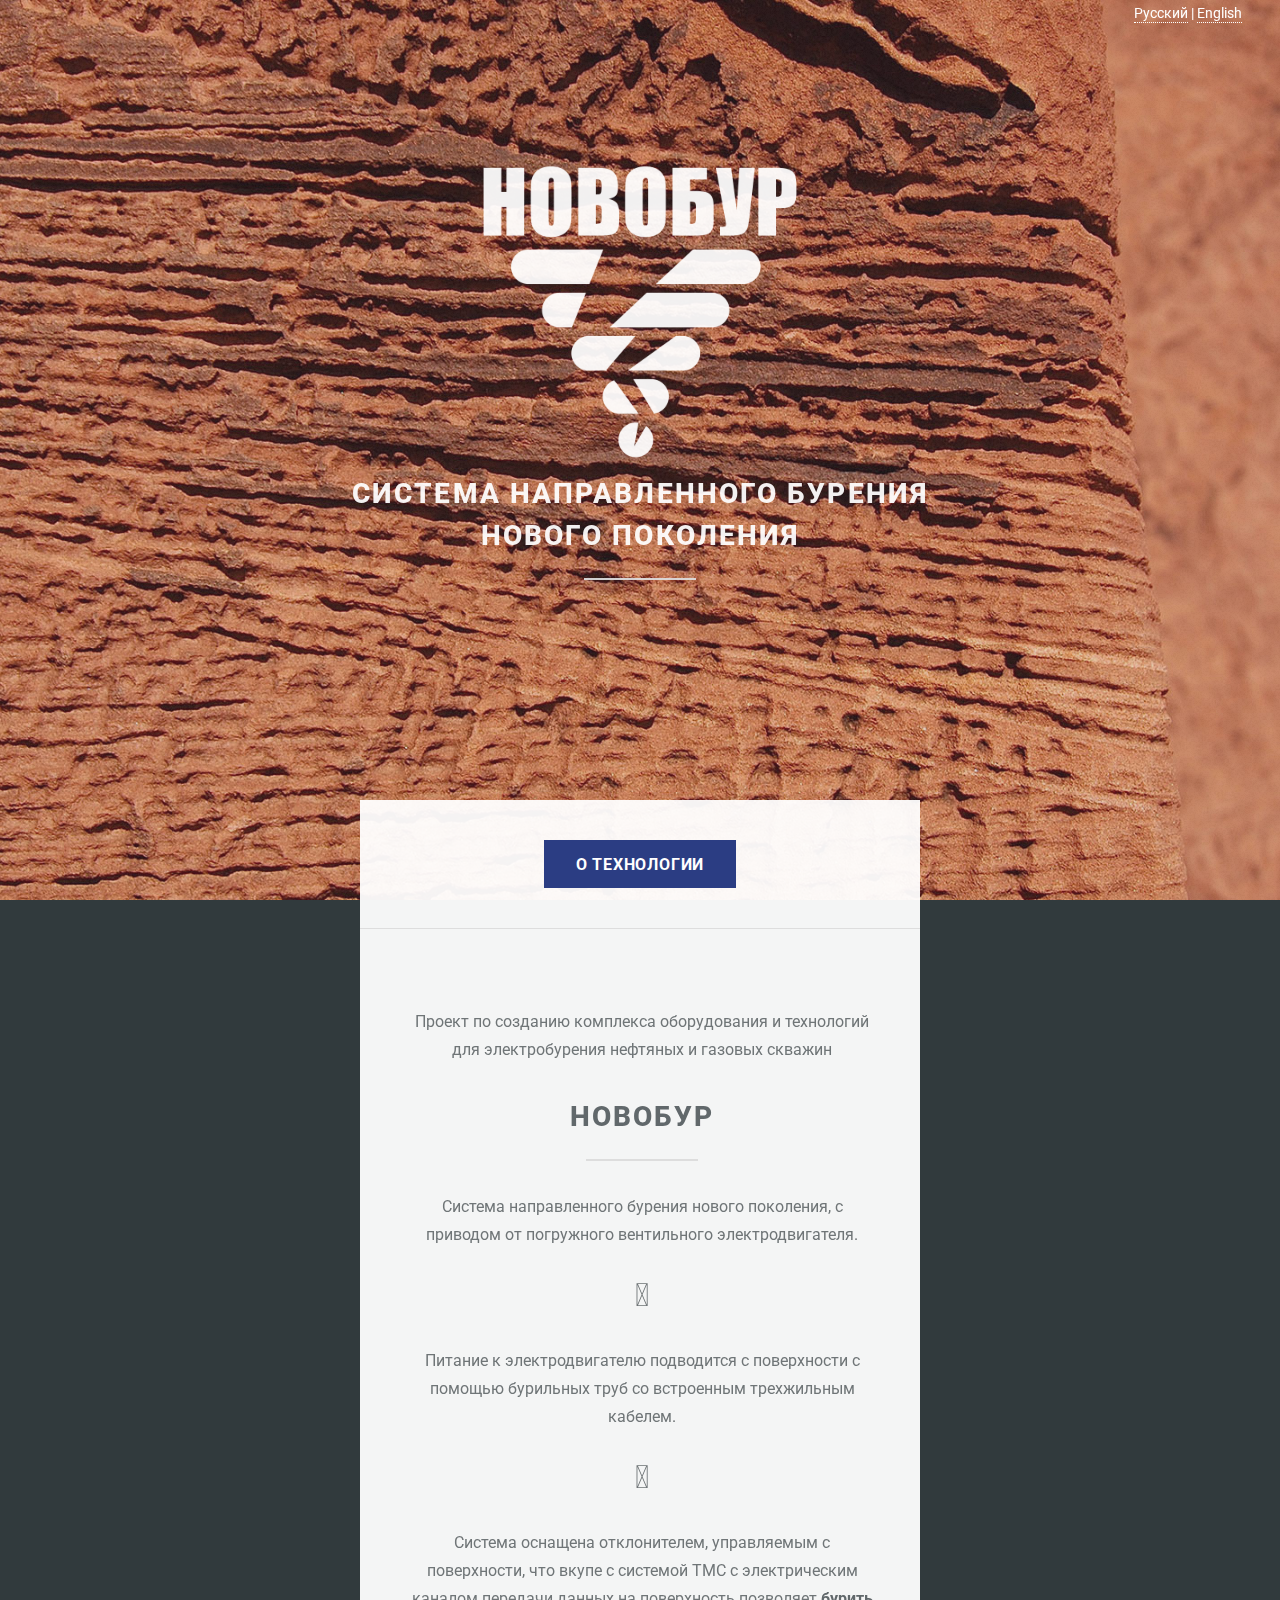
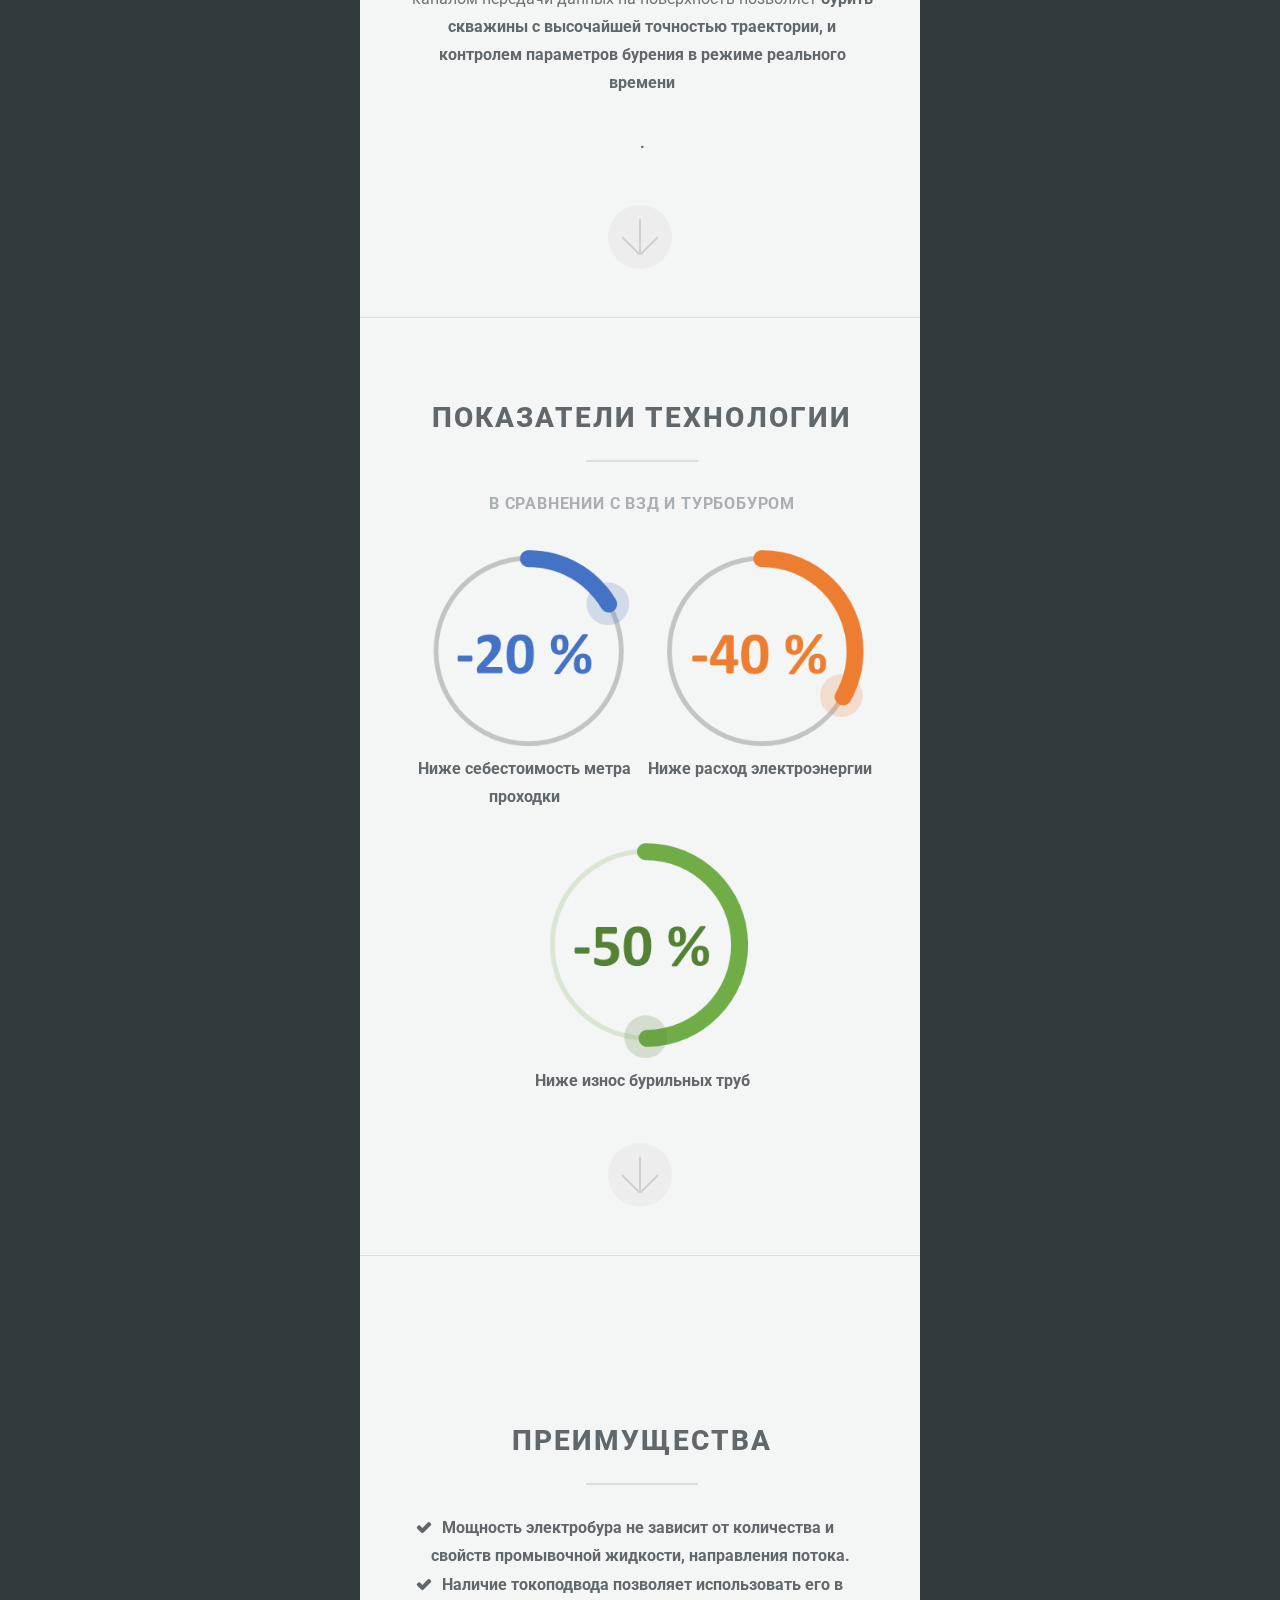
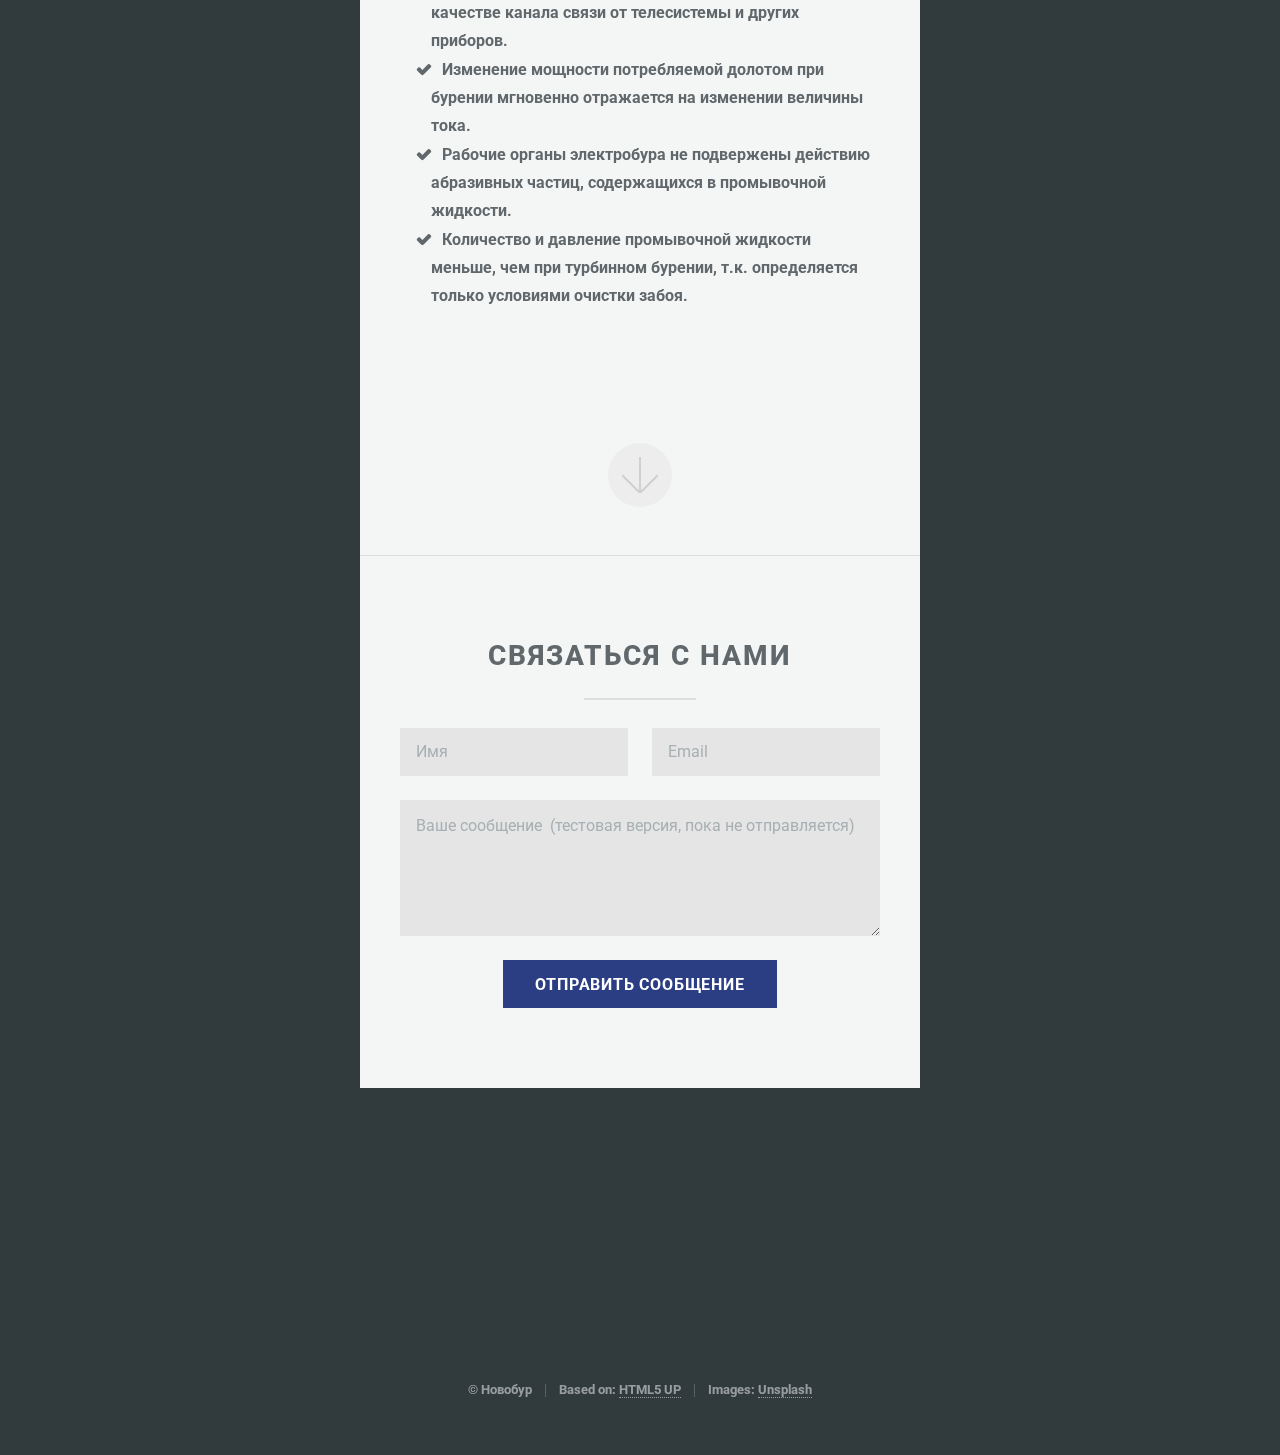
==== commit b9d1c130: "title fix" ====
--- a/index.html
+++ b/index.html
@@ -36,7 +36,7 @@
 			<section id="header">
 				<header class="major">
                                     <img src="images/novobur-white.png" width="320" id="logo"/>
-					<h2>ЭЛЕКТРИЧЕСКИЙ БУР <br />НОВОГО ПОКОЛЕНИЯ</h2>
+					<h2>СИСТЕМА НАПРАВЛЕННОГО БУРЕНИЯ<br />НОВОГО ПОКОЛЕНИЯ</h2>
 
 				</header>
 				<div class="container">
@@ -164,4 +164,4 @@
 			<script src="assets/js/main.js"></script>
 
 	</body>
-</html>+</html>
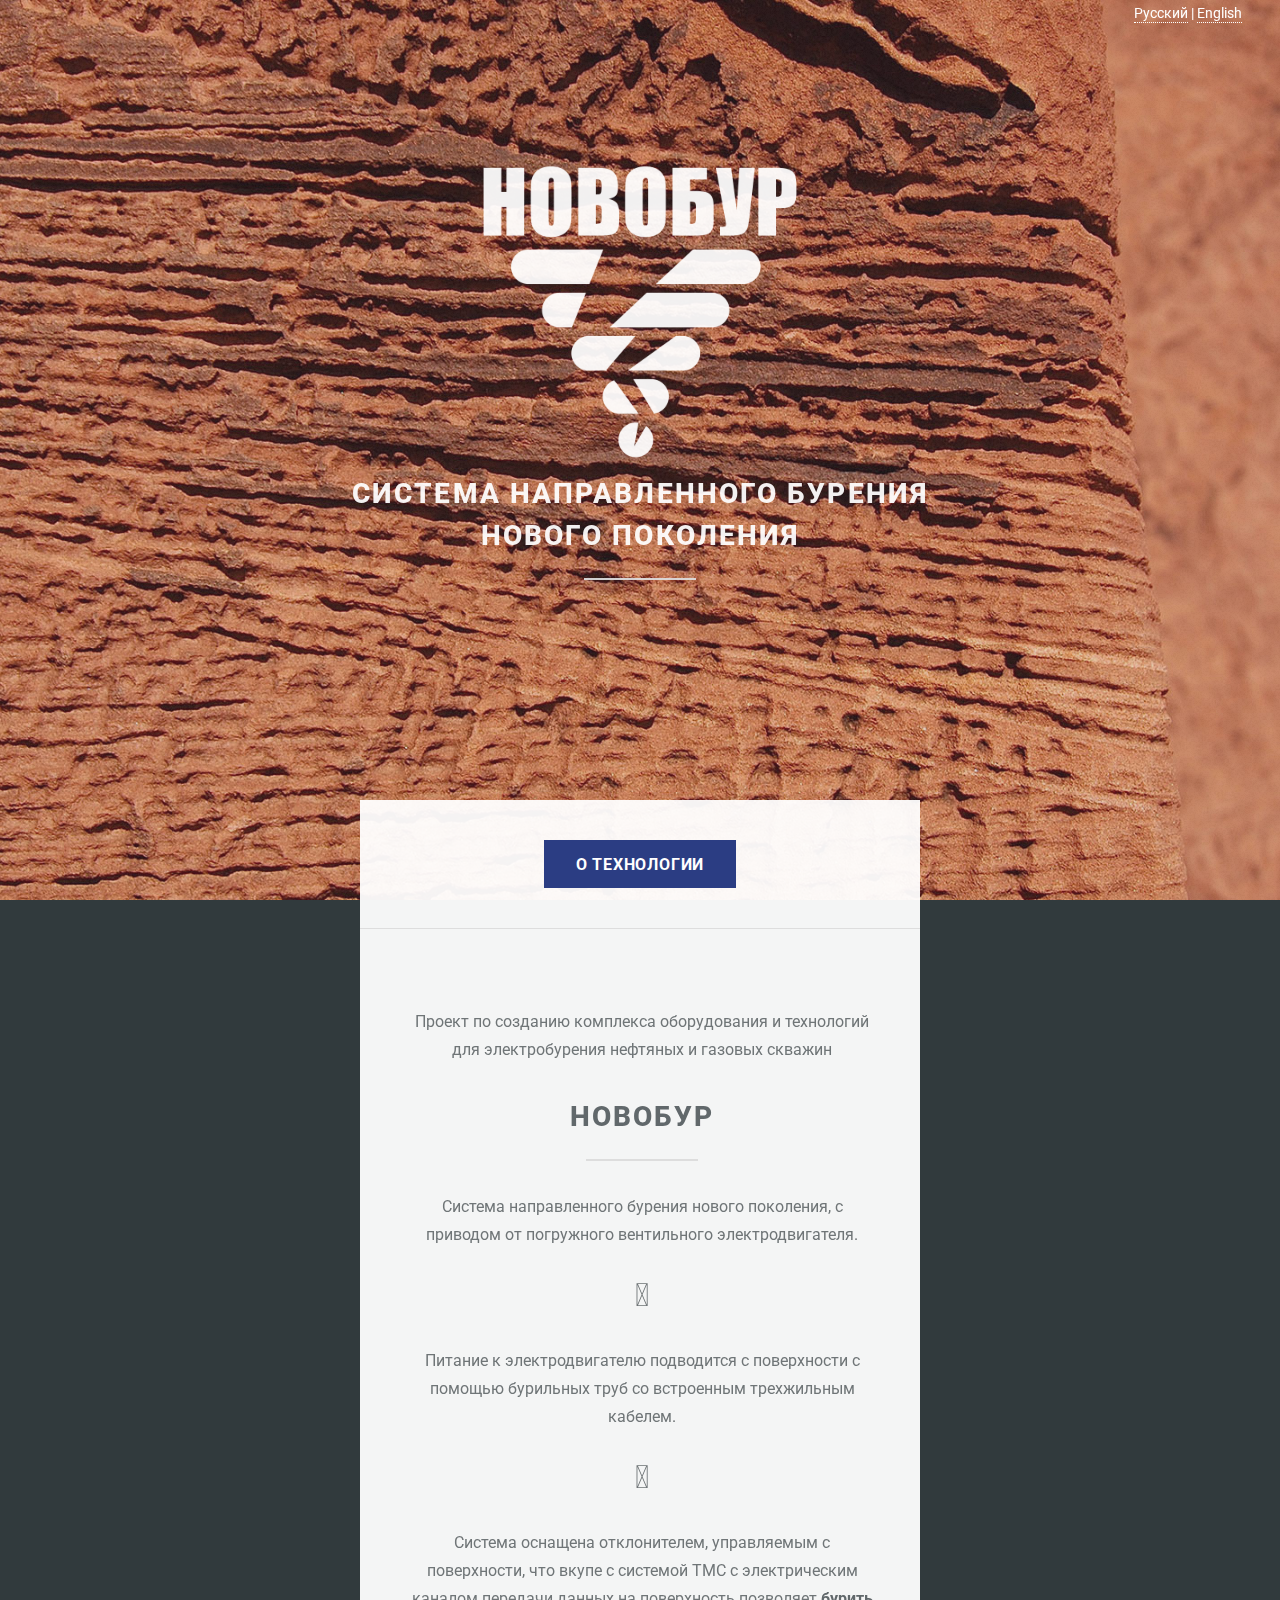
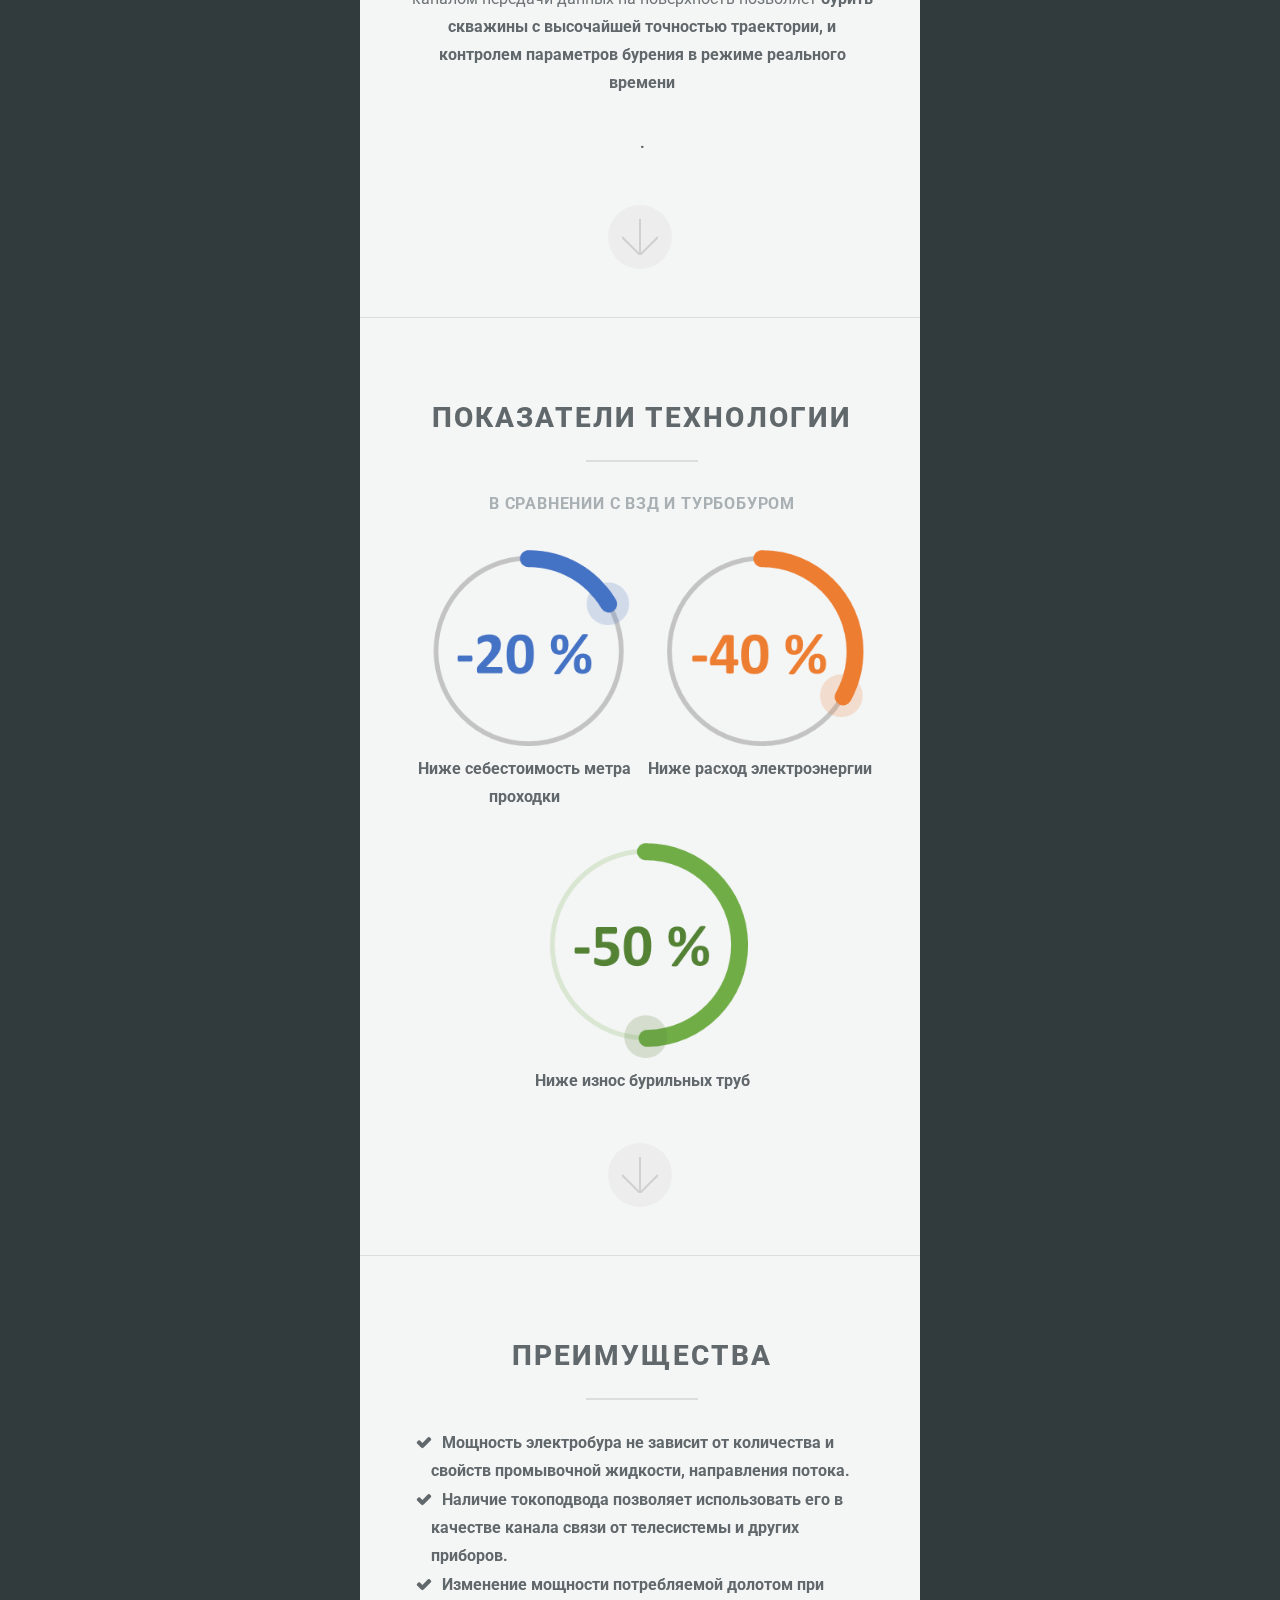
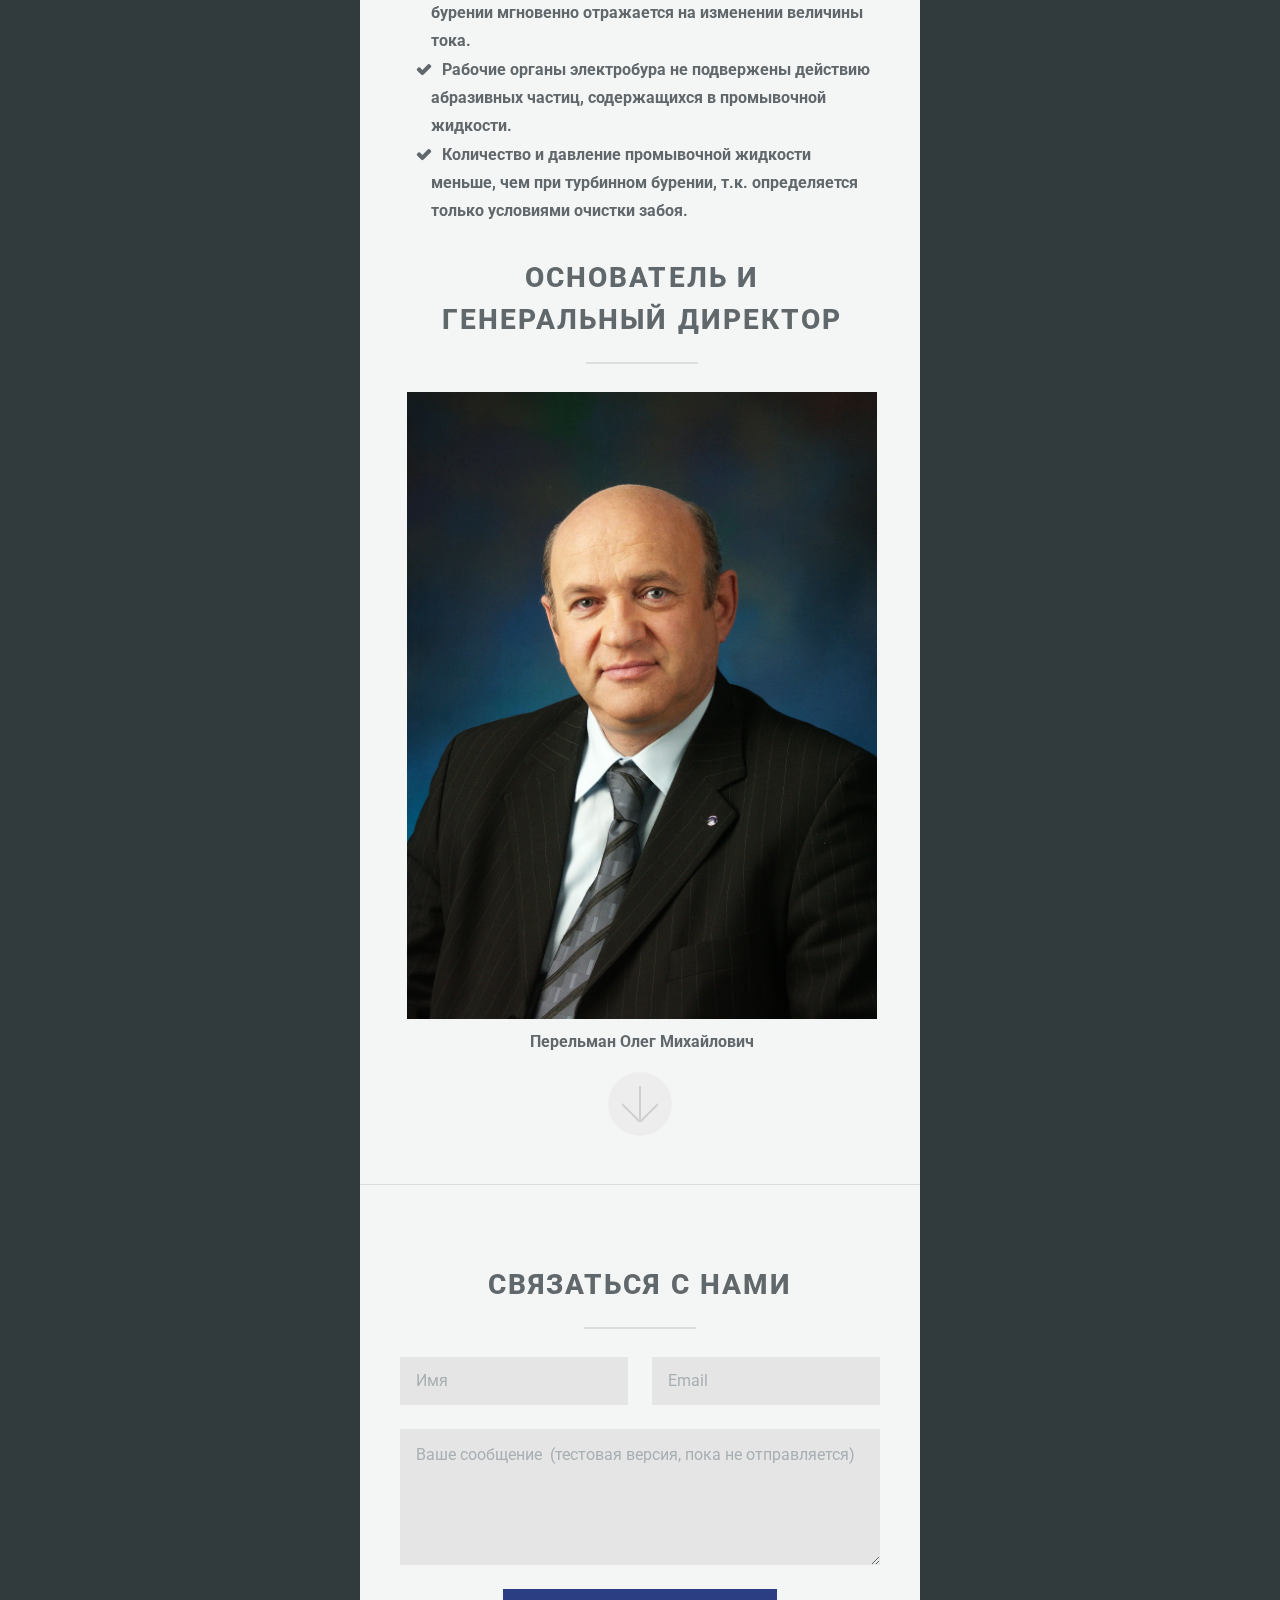
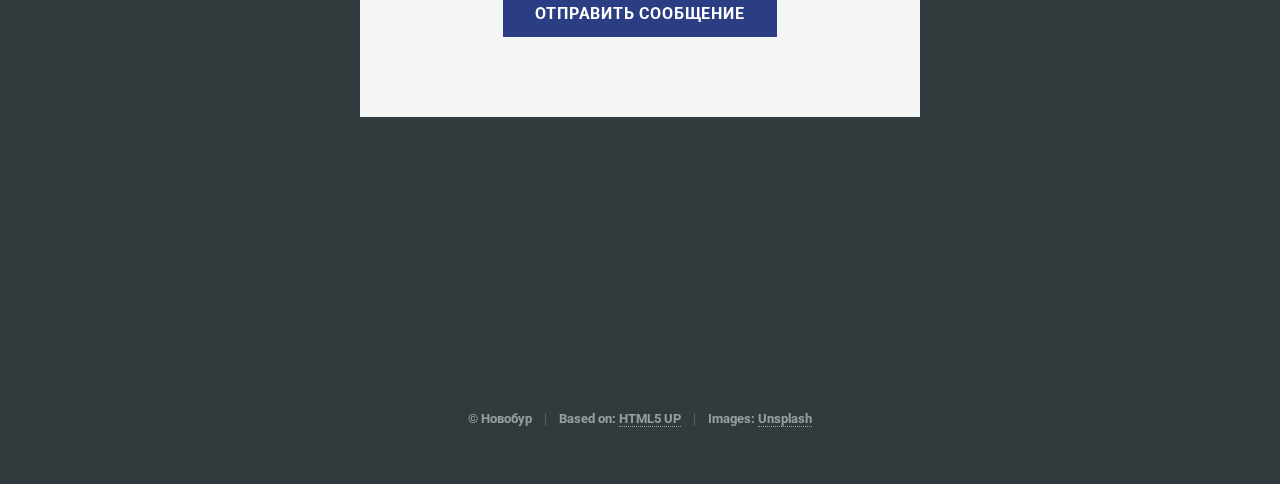
==== commit 8c77e0a3: "founder pic" ====
--- a/index.html
+++ b/index.html
@@ -120,6 +120,15 @@
 <li class="checked">Количество и давление промывочной жидкости меньше, чем при турбинном бурении, т.к. определяется только условиями очистки забоя.</li>
 
                                                 </ul>
+												
+												
+						<header class="major">
+							<h2>Основатель и генеральный директор</h2>
+						</header>
+                                            
+                                            <img src="images/perelman.jpg" width="100%" />
+                                            Перельман Олег Михайлович
+												
 					</div>
 					<a href="#footer" class="goto-next scrolly">Дальше</a>
 				</div>
